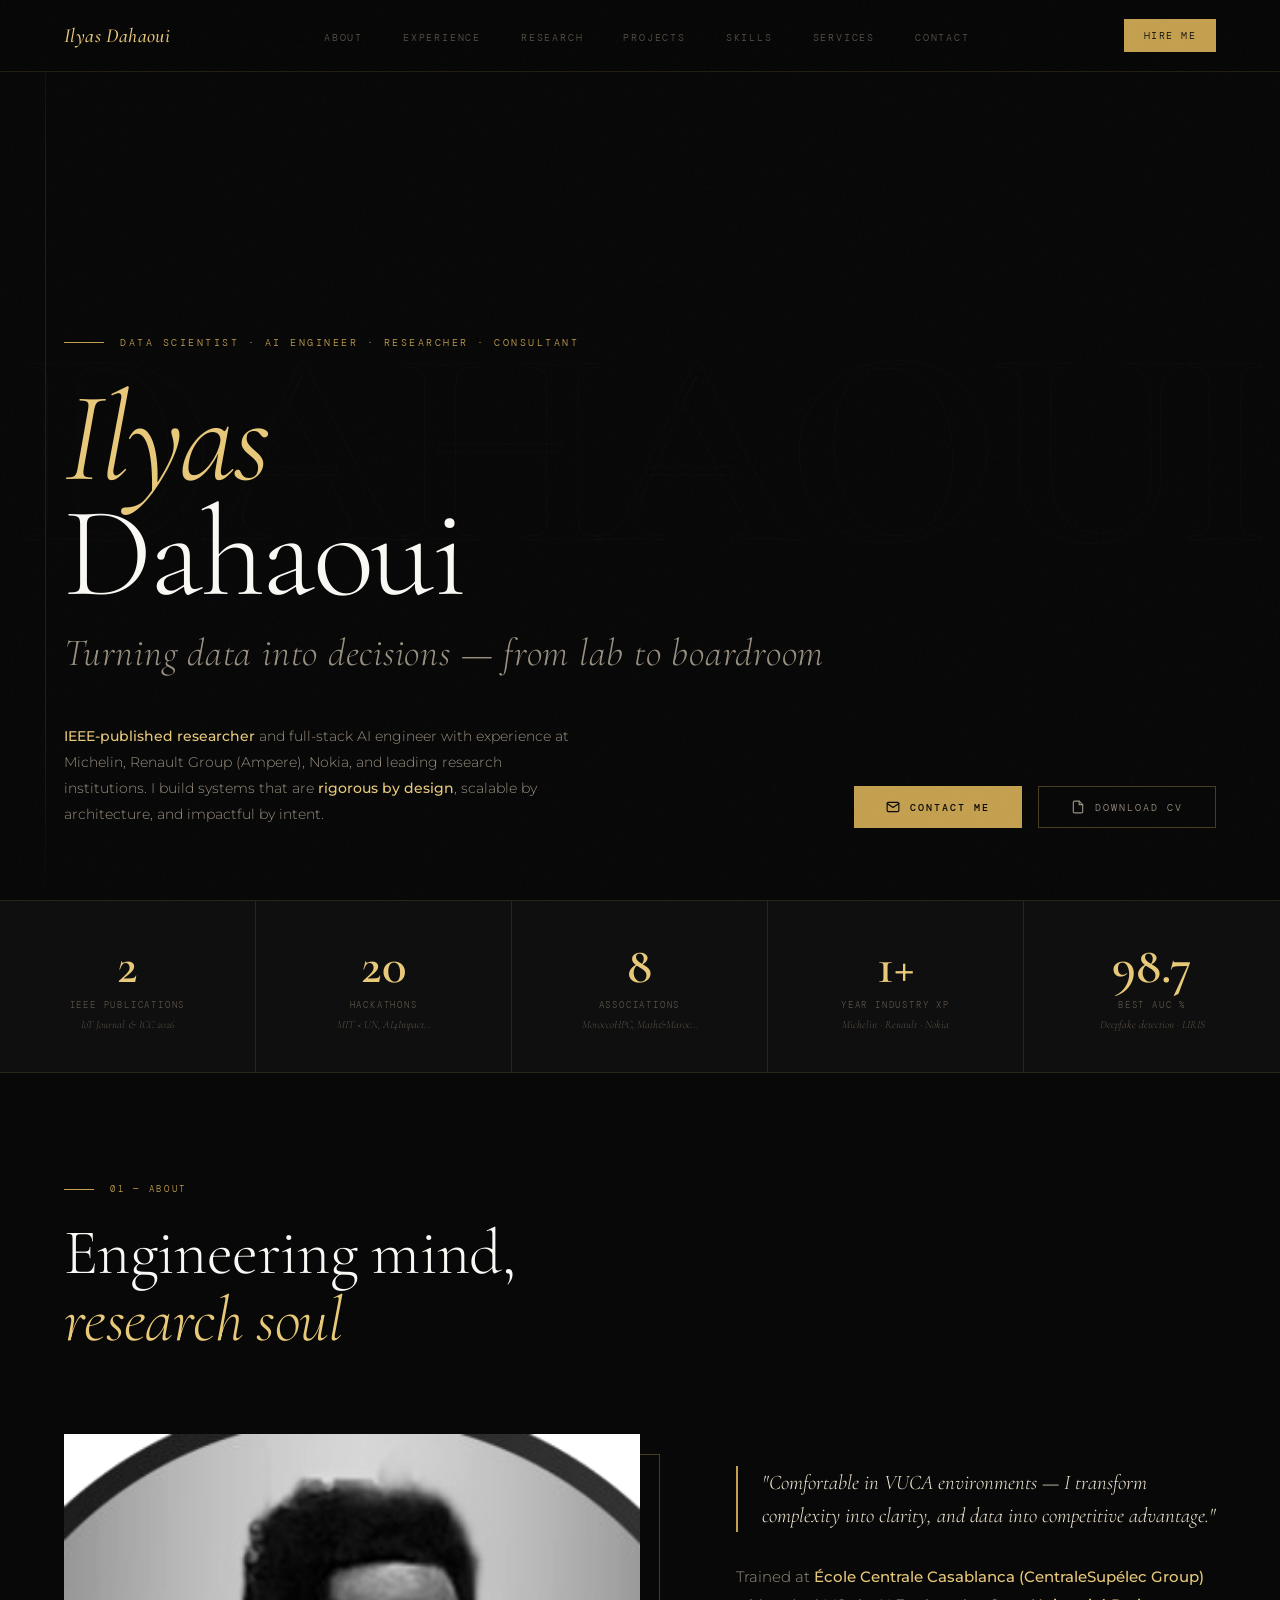
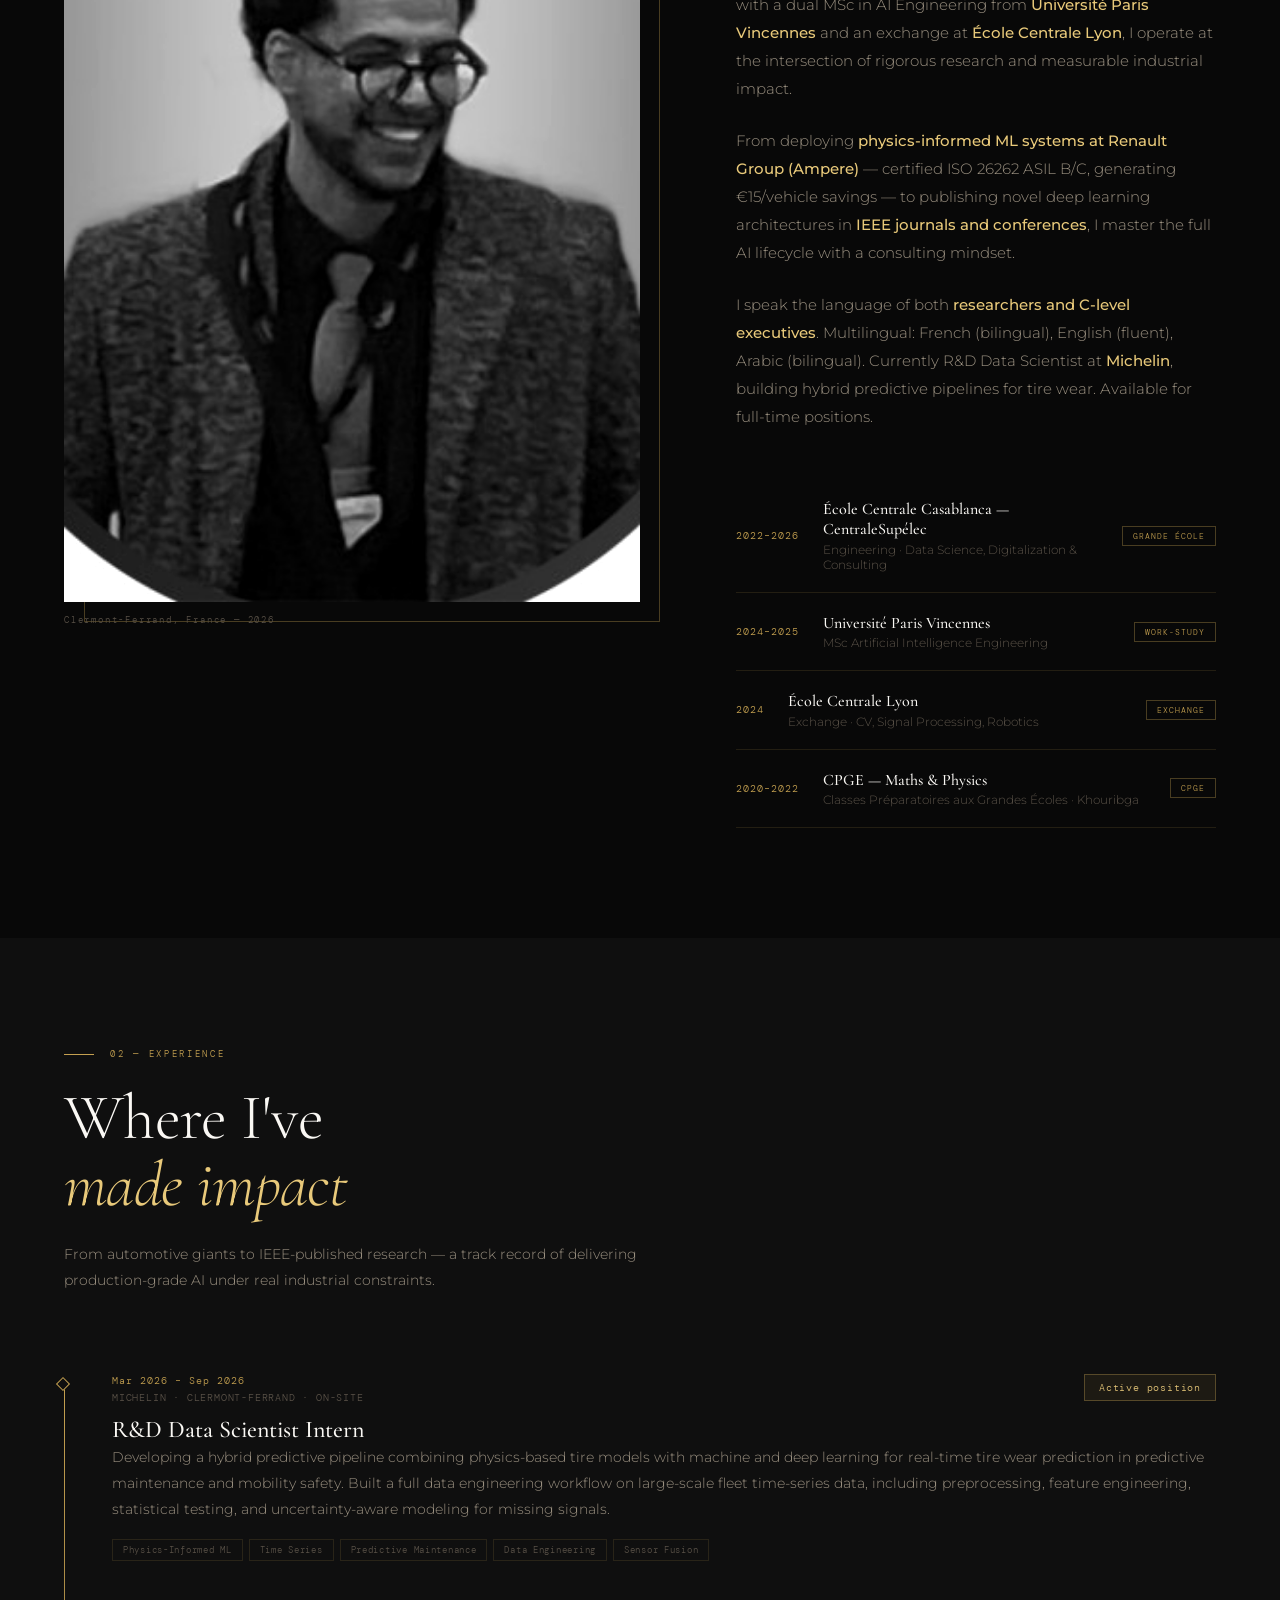
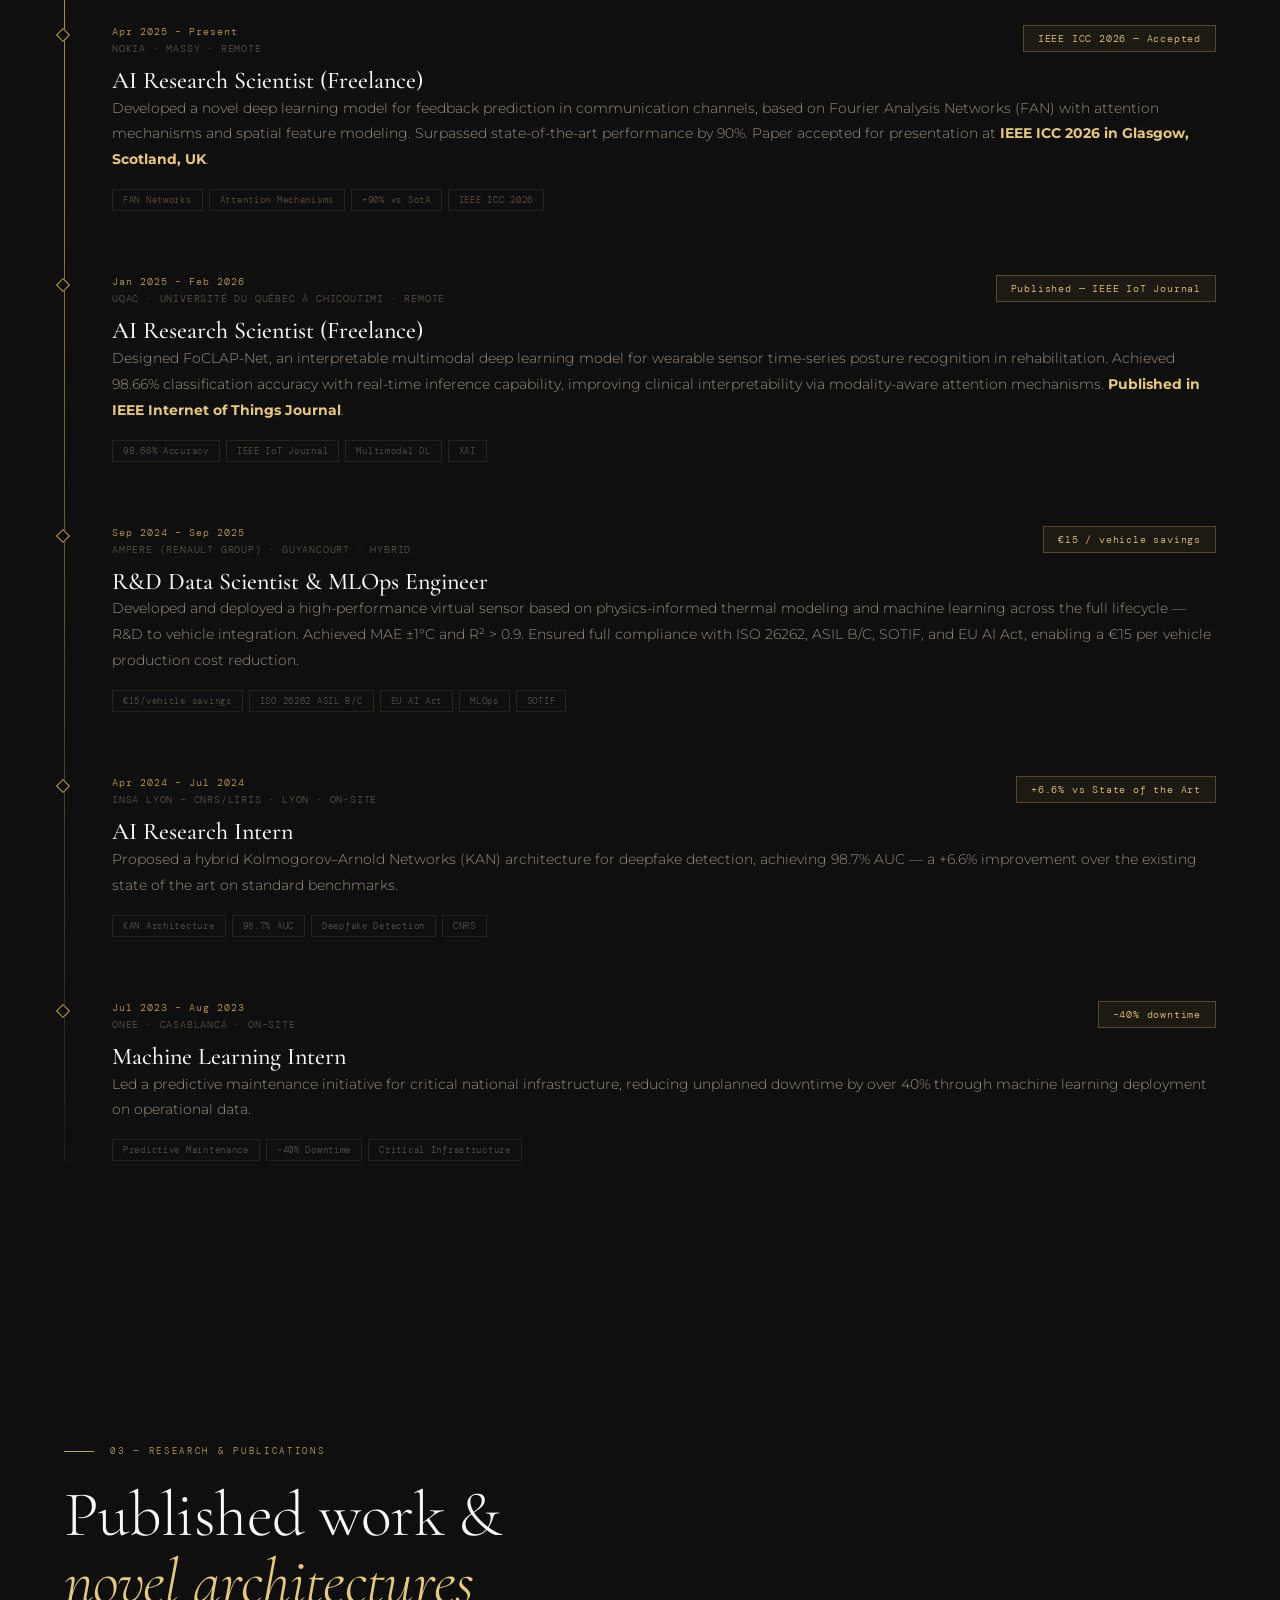
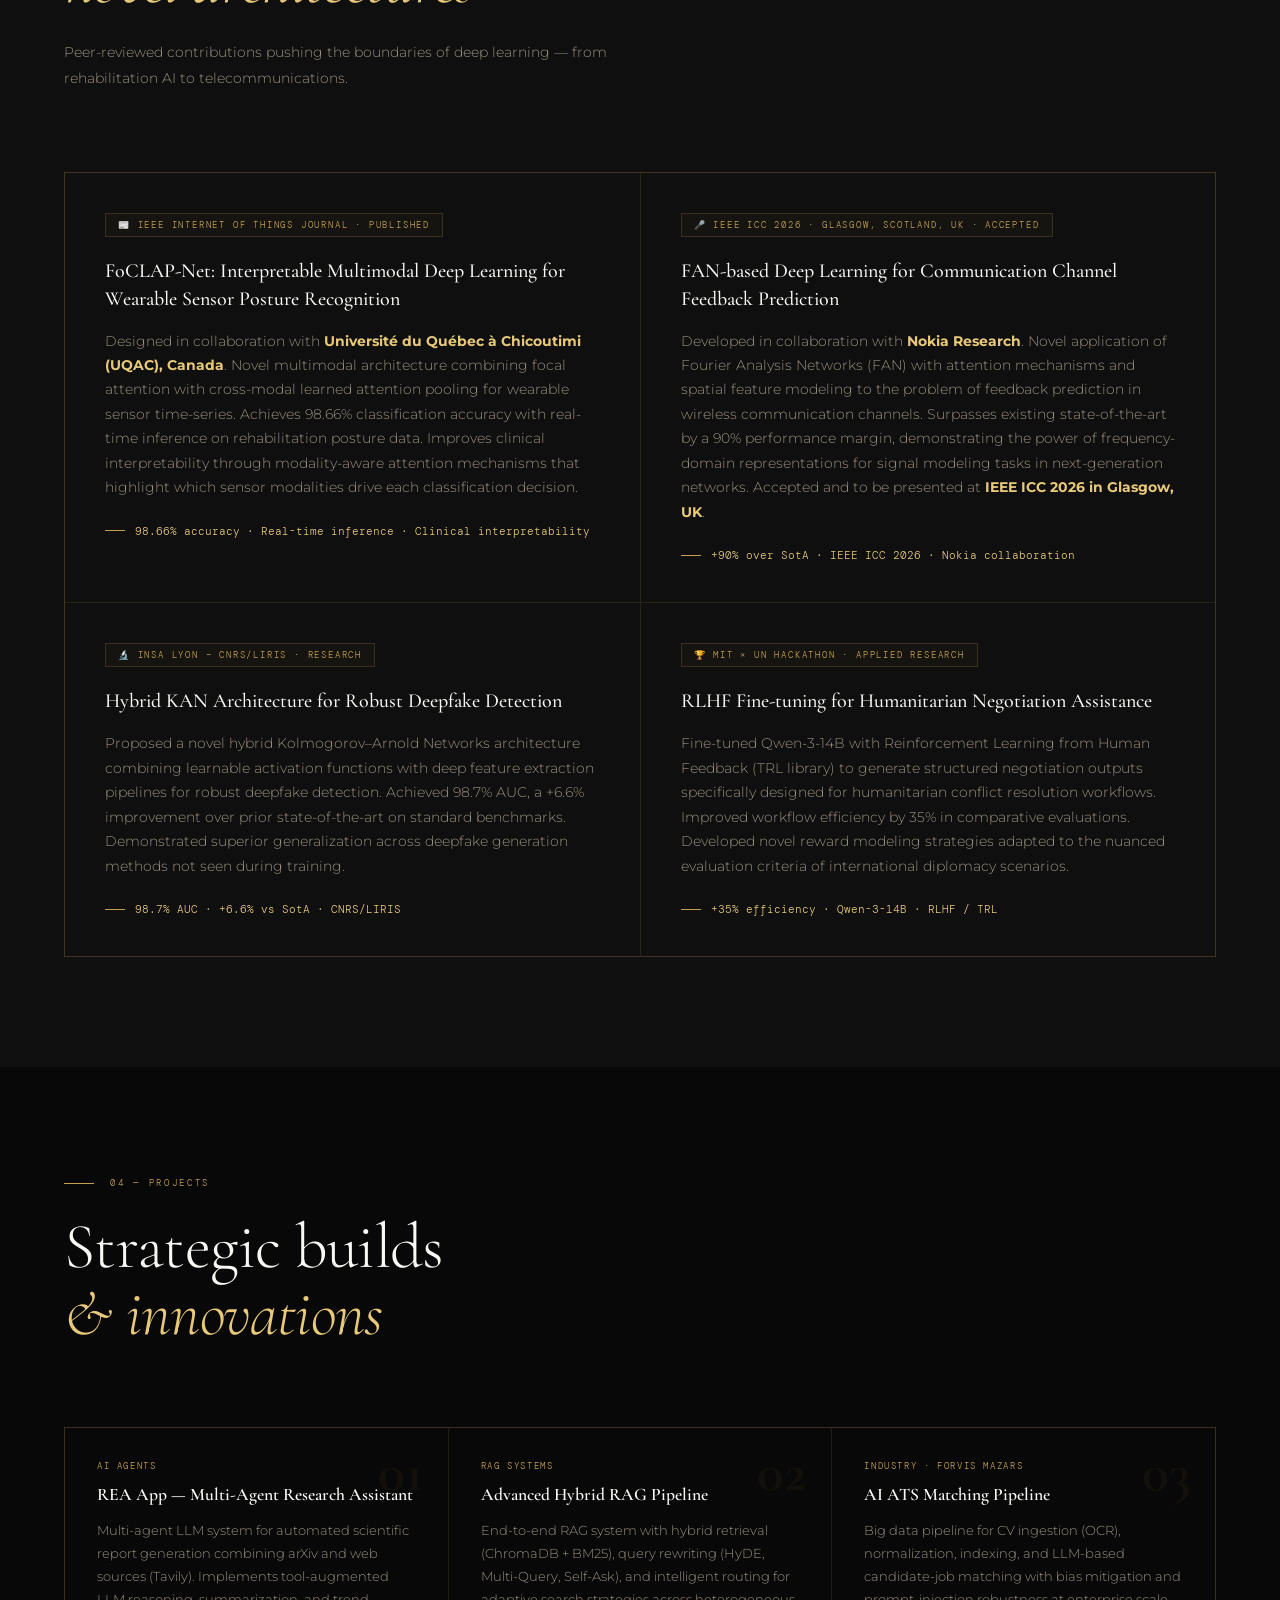
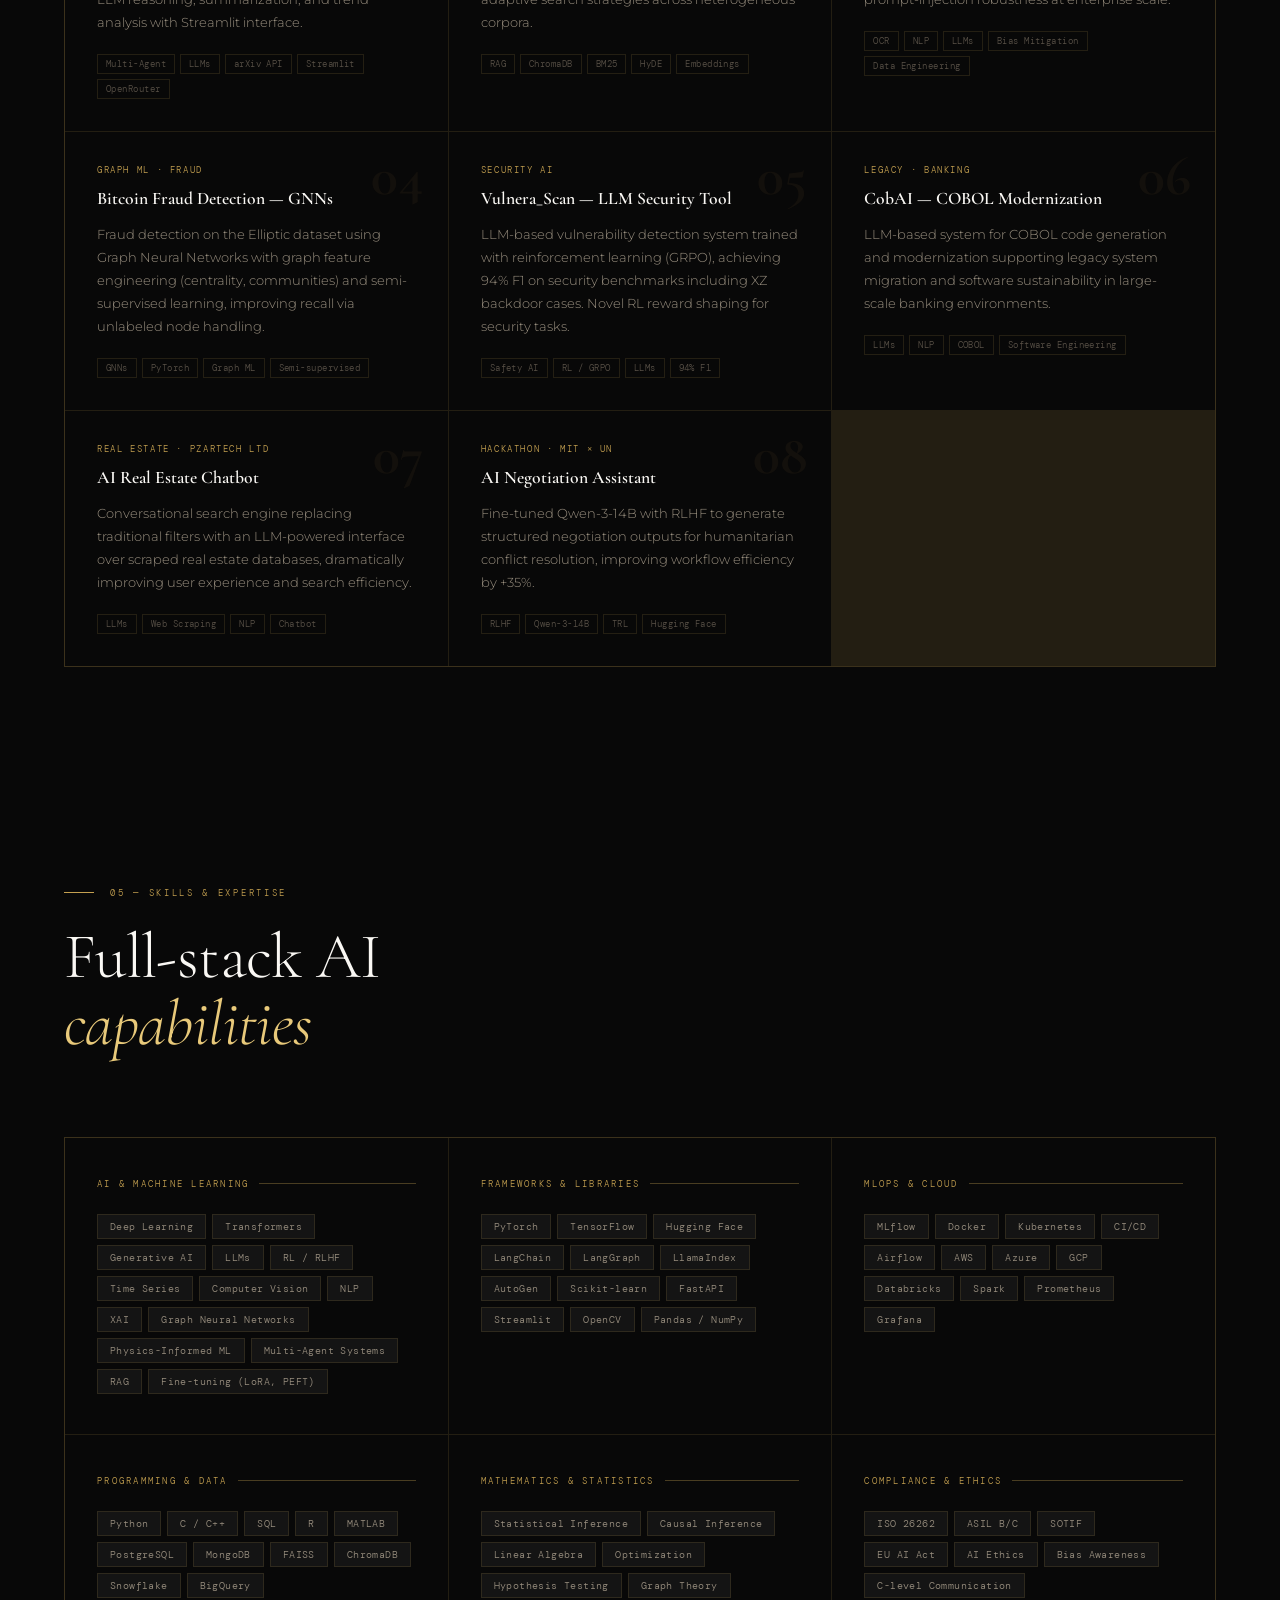
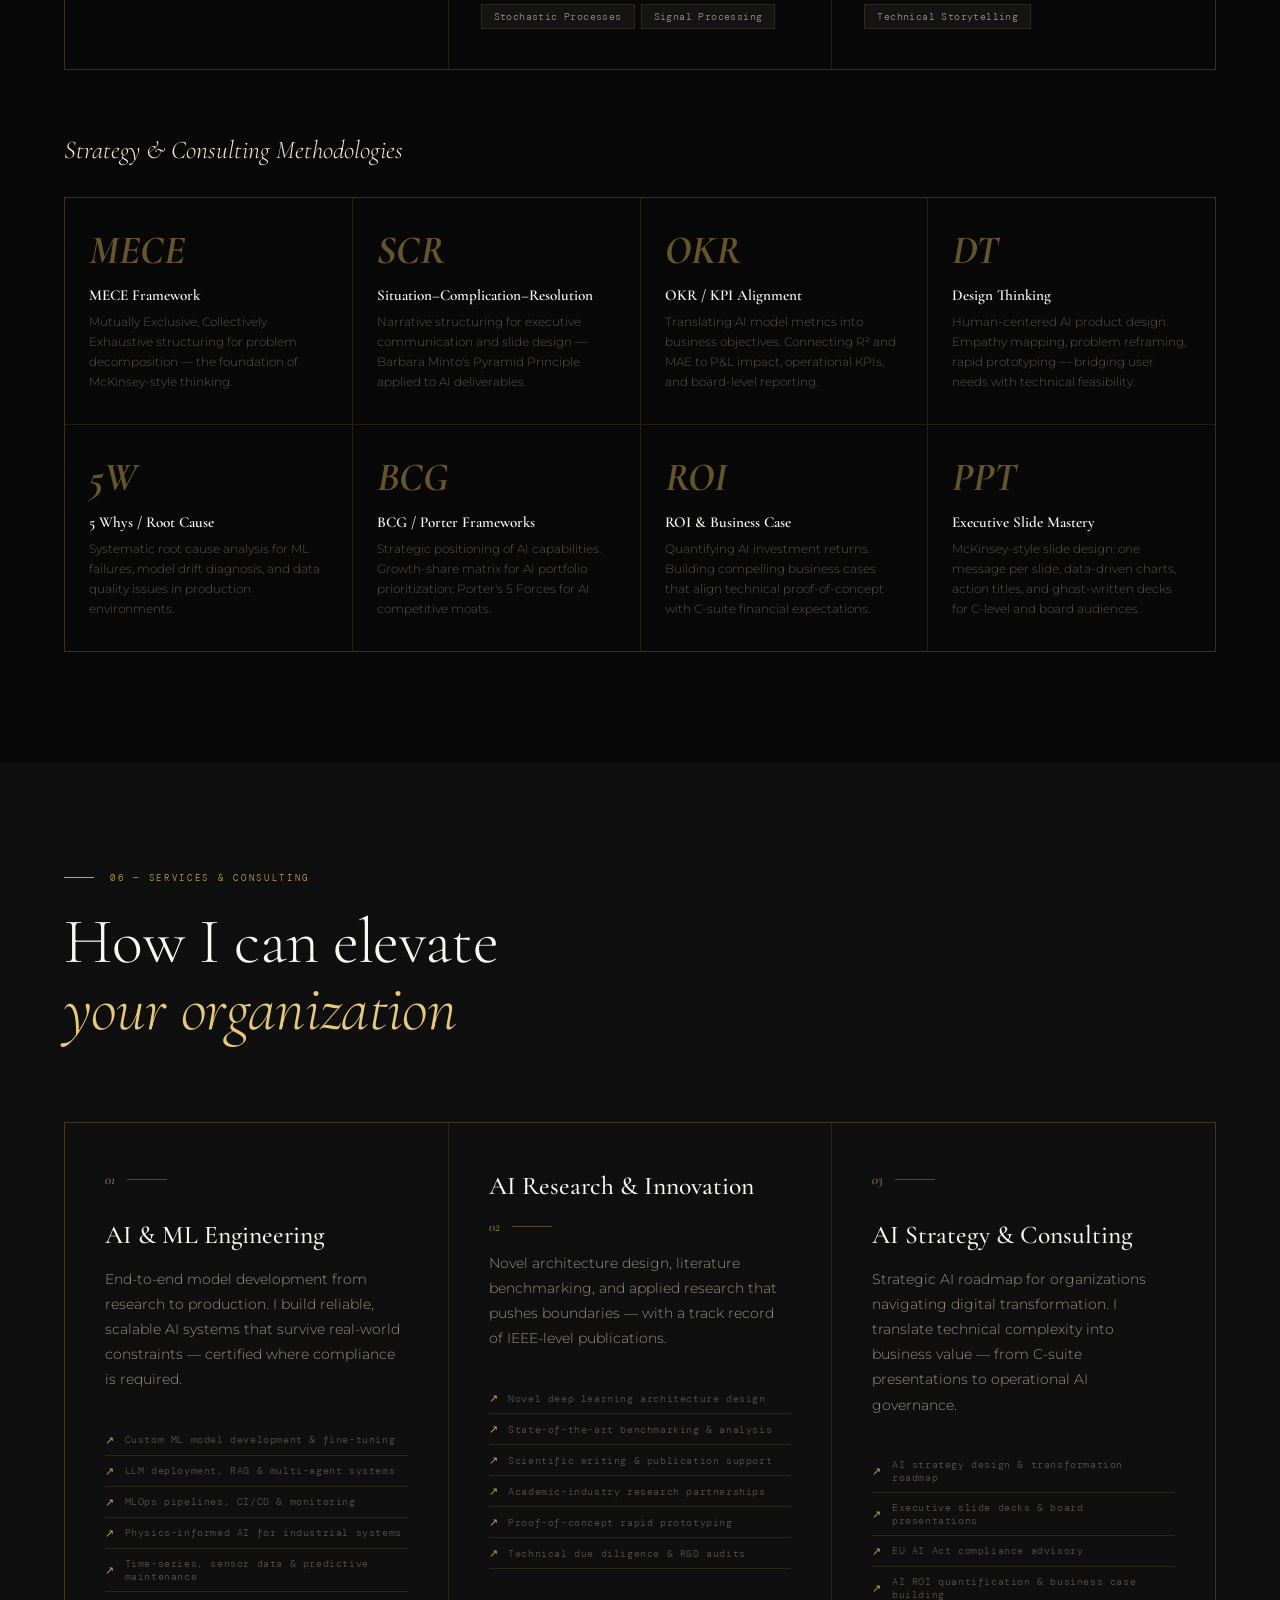
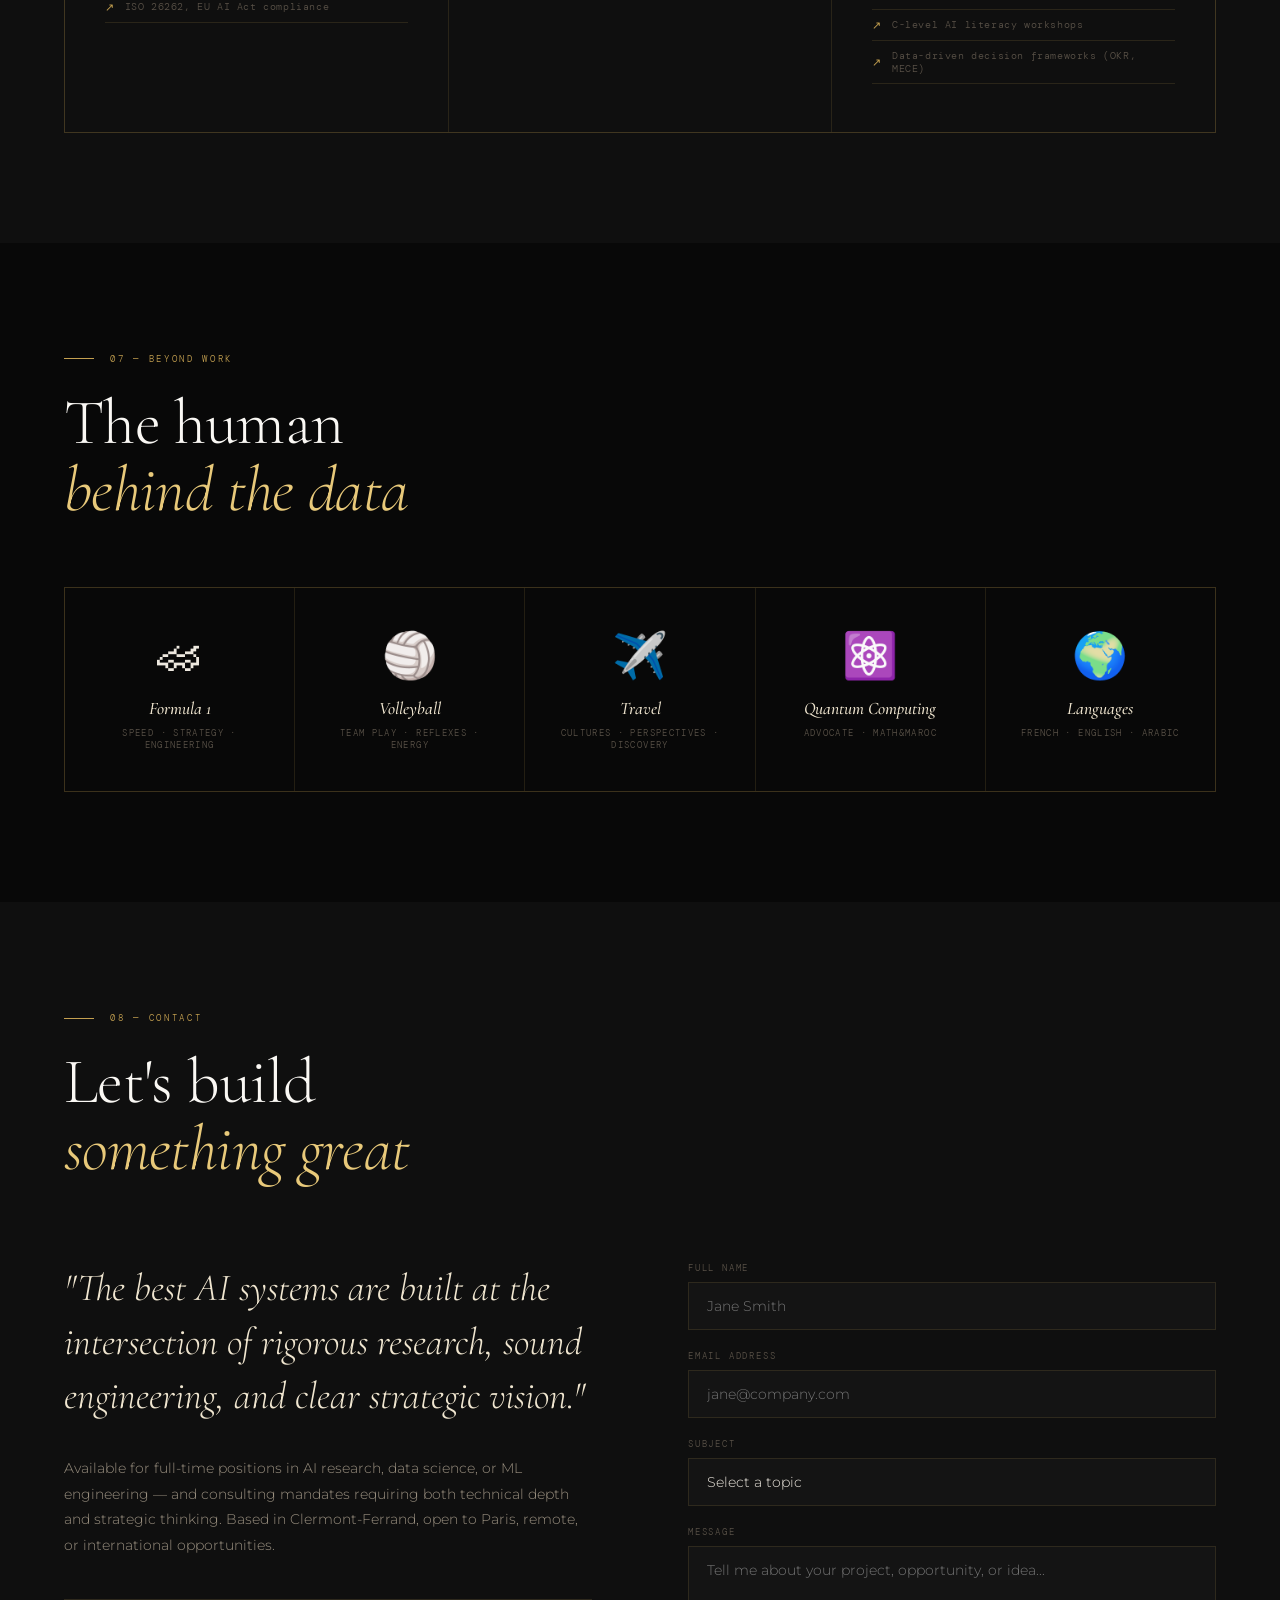
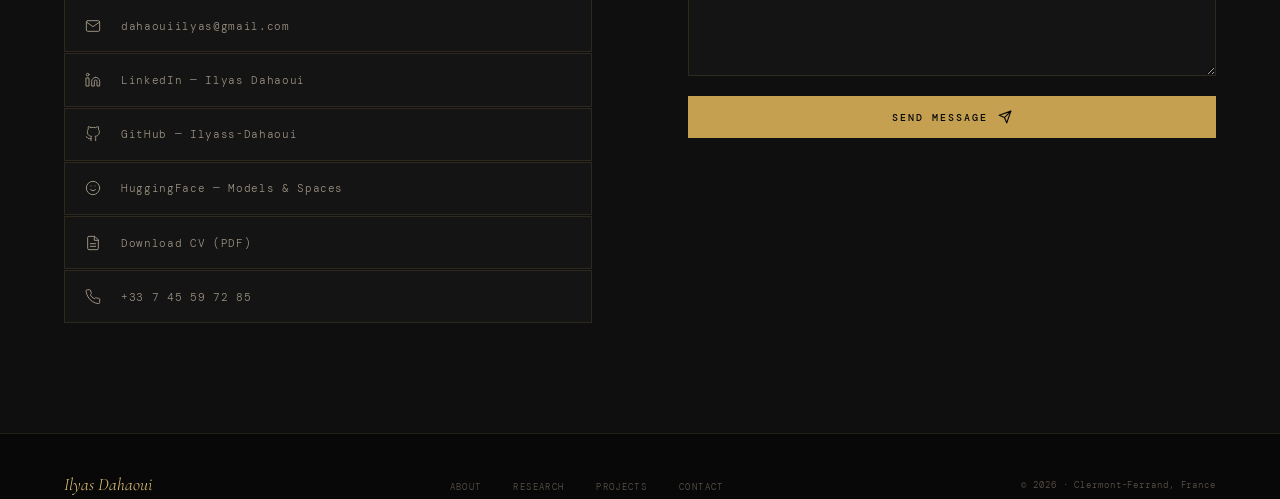
==== index.html @ b1ab0271 "Update form fields in index.html for submission" ====
<!DOCTYPE html>
<html lang="en">
<head>
<meta charset="UTF-8">
<meta name="viewport" content="width=device-width, initial-scale=1.0">
<meta name="description" content="Ilyas Dahaoui — Data Scientist & AI Engineer. IEEE-published researcher, ML systems builder, and AI strategy consultant.">
<title>Ilyas Dahaoui — Data Scientist & AI Engineer</title>
<link rel="stylesheet" href="style.css">
</head>
<body>

<!-- ══════════════════════════════════
     NAV
══════════════════════════════════ -->
<nav>
  <a href="#hero" class="nav-logo">Ilyas Dahaoui</a>
  <ul class="nav-links">
    <li><a href="#about">About</a></li>
    <li><a href="#experience">Experience</a></li>
    <li><a href="#research">Research</a></li>
    <li><a href="#projects">Projects</a></li>
    <li><a href="#skills">Skills</a></li>
    <li><a href="#services">Services</a></li>
    <li><a href="#contact">Contact</a></li>
  </ul>
  <a href="#contact" class="nav-cta">Hire me</a>
</nav>

<!-- ══════════════════════════════════
     HERO
══════════════════════════════════ -->
<section id="hero">
  <div class="hero-bg-text">DAHAOUI</div>
  <div class="hero-content">
    <div class="hero-eyebrow">
      <div class="hero-eyebrow-line"></div>
      <span>Data Scientist · AI Engineer · Researcher · Consultant</span>
    </div>
    <h1 class="hero-name">
      <em>Ilyas</em><br>Dahaoui
    </h1>
    <p class="hero-title">Turning data into decisions — from lab to boardroom</p>
    <div class="hero-bottom">
      <p class="hero-desc">
        <strong>IEEE-published researcher</strong> and full-stack AI engineer with experience at Michelin, Renault Group (Ampere), Nokia, and leading research institutions. I build systems that are <strong>rigorous by design</strong>, scalable by architecture, and impactful by intent.
      </p>
      <div class="hero-actions">
        <a href="#contact" class="btn-gold">
          <svg width="14" height="14" viewBox="0 0 24 24" fill="none" stroke="currentColor" stroke-width="2" stroke-linecap="round" stroke-linejoin="round"><path d="M4 4h16c1.1 0 2 .9 2 2v12c0 1.1-.9 2-2 2H4c-1.1 0-2-.9-2-2V6c0-1.1.9-2 2-2z"/><polyline points="22,6 12,13 2,6"/></svg>
          Contact me
        </a>
        <a href="CV.pdf" target="_blank" class="btn-ghost">
          <svg width="14" height="14" viewBox="0 0 24 24" fill="none" stroke="currentColor" stroke-width="2" stroke-linecap="round" stroke-linejoin="round"><path d="M14 2H6a2 2 0 0 0-2 2v16a2 2 0 0 0 2 2h12a2 2 0 0 0 2-2V8z"/><polyline points="14 2 14 8 20 8"/></svg>
          Download CV
        </a>
      </div>
    </div>
  </div>
</section>

<!-- ══════════════════════════════════
     STATS
══════════════════════════════════ -->
<div id="stats">
  <div class="stats-inner">
    <div class="stat-block">
      <span class="stat-number" data-target="2">0</span>
      <div class="stat-label">IEEE Publications</div>
      <div class="stat-sub">IoT Journal & ICC 2026</div>
    </div>
    <div class="stat-block">
      <span class="stat-number" data-target="20">0</span>
      <div class="stat-label">Hackathons</div>
      <div class="stat-sub">MIT × UN, AI4Impact…</div>
    </div>
    <div class="stat-block">
      <span class="stat-number" data-target="8">0</span>
      <div class="stat-label">Associations</div>
      <div class="stat-sub">MoroccoHPC, Math&amp;Maroc…</div>
    </div>
    <div class="stat-block">
      <span class="stat-number" data-target="1" data-suffix="+">0</span>
      <div class="stat-label">Year Industry XP</div>
      <div class="stat-sub">Michelin · Renault · Nokia</div>
    </div>
    <div class="stat-block">
      <span class="stat-number" data-target="98.7" data-decimal="1">0</span>
      <div class="stat-label">Best AUC %</div>
      <div class="stat-sub">Deepfake detection · LIRIS</div>
    </div>
  </div>
</div>

<!-- ══════════════════════════════════
     ABOUT
══════════════════════════════════ -->
<section id="about">
  <div class="section-wrap">
    <div class="section-label">
      <div class="section-label-line"></div>
      <span>01 — About</span>
    </div>
    <h2 class="section-title reveal">Engineering mind,<br><em>research soul</em></h2>

    <div class="about-grid">
      <div class="about-photo-wrap reveal reveal-d1">
        <img src="ilyas_dahaoui_pic.jpg.jpeg" alt="Ilyas Dahaoui" class="about-photo">
        <div class="about-photo-frame"></div>
        <span class="about-photo-label">Clermont-Ferrand, France — 2026</span>
      </div>

      <div class="about-text-block reveal reveal-d2">
        <blockquote>"Comfortable in VUCA environments — I transform complexity into clarity, and data into competitive advantage."</blockquote>

        <p>
          Trained at <strong>École Centrale Casablanca (CentraleSupélec Group)</strong> with a dual MSc in AI Engineering from <strong>Université Paris Vincennes</strong> and an exchange at <strong>École Centrale Lyon</strong>, I operate at the intersection of rigorous research and measurable industrial impact.
        </p>
        <p>
          From deploying <strong>physics-informed ML systems at Renault Group (Ampere)</strong> — certified ISO 26262 ASIL B/C, generating €15/vehicle savings — to publishing novel deep learning architectures in <strong>IEEE journals and conferences</strong>, I master the full AI lifecycle with a consulting mindset.
        </p>
        <p>
          I speak the language of both <strong>researchers and C-level executives</strong>. Multilingual: French (bilingual), English (fluent), Arabic (bilingual). Currently R&D Data Scientist at <strong>Michelin</strong>, building hybrid predictive pipelines for tire wear. Available for full-time positions.
        </p>

        <div class="edu-stack">
          <div class="edu-row">
            <span class="edu-year">2022–2026</span>
            <div>
              <div class="edu-school">École Centrale Casablanca — CentraleSupélec</div>
              <div class="edu-degree">Engineering · Data Science, Digitalization & Consulting</div>
            </div>
            <span class="edu-badge">Grande École</span>
          </div>
          <div class="edu-row">
            <span class="edu-year">2024–2025</span>
            <div>
              <div class="edu-school">Université Paris Vincennes</div>
              <div class="edu-degree">MSc Artificial Intelligence Engineering</div>
            </div>
            <span class="edu-badge">Work-Study</span>
          </div>
          <div class="edu-row">
            <span class="edu-year">2024</span>
            <div>
              <div class="edu-school">École Centrale Lyon</div>
              <div class="edu-degree">Exchange · CV, Signal Processing, Robotics</div>
            </div>
            <span class="edu-badge">Exchange</span>
          </div>
          <div class="edu-row">
            <span class="edu-year">2020–2022</span>
            <div>
              <div class="edu-school">CPGE — Maths & Physics</div>
              <div class="edu-degree">Classes Préparatoires aux Grandes Écoles · Khouribga</div>
            </div>
            <span class="edu-badge">CPGE</span>
          </div>
        </div>
      </div>
    </div>
  </div>
</section>

<!-- ══════════════════════════════════
     EXPERIENCE
══════════════════════════════════ -->
<section id="experience">
  <div class="section-wrap">
    <div class="section-label">
      <div class="section-label-line"></div>
      <span>02 — Experience</span>
    </div>
    <h2 class="section-title reveal">Where I've<br><em>made impact</em></h2>
    <p class="section-intro reveal">From automotive giants to IEEE-published research — a track record of delivering production-grade AI under real industrial constraints.</p>

    <div class="timeline-wrap">
      <div class="tl-item">
        <div class="tl-diamond"></div>
        <div class="tl-header">
          <div class="tl-meta">
            <span class="tl-period">Mar 2026 – Sep 2026</span>
            <span class="tl-org">Michelin · Clermont-Ferrand · On-site</span>
          </div>
          <span class="tl-impact">Active position</span>
        </div>
        <div class="tl-role">R&D Data Scientist Intern</div>
        <p class="tl-body">Developing a hybrid predictive pipeline combining physics-based tire models with machine and deep learning for real-time tire wear prediction in predictive maintenance and mobility safety. Built a full data engineering workflow on large-scale fleet time-series data, including preprocessing, feature engineering, statistical testing, and uncertainty-aware modeling for missing signals.</p>
        <div class="tl-tags">
          <span class="tl-tag">Physics-Informed ML</span>
          <span class="tl-tag">Time Series</span>
          <span class="tl-tag">Predictive Maintenance</span>
          <span class="tl-tag">Data Engineering</span>
          <span class="tl-tag">Sensor Fusion</span>
        </div>
      </div>

      <div class="tl-item">
        <div class="tl-diamond"></div>
        <div class="tl-header">
          <div class="tl-meta">
            <span class="tl-period">Apr 2025 – Present</span>
            <span class="tl-org">Nokia · Massy · Remote</span>
          </div>
          <span class="tl-impact">IEEE ICC 2026 — Accepted</span>
        </div>
        <div class="tl-role">AI Research Scientist (Freelance)</div>
        <p class="tl-body">Developed a novel deep learning model for feedback prediction in communication channels, based on Fourier Analysis Networks (FAN) with attention mechanisms and spatial feature modeling. Surpassed state-of-the-art performance by 90%. Paper accepted for presentation at <strong style="color:var(--gold2)">IEEE ICC 2026 in Glasgow, Scotland, UK</strong>.</p>
        <div class="tl-tags">
          <span class="tl-tag">FAN Networks</span>
          <span class="tl-tag">Attention Mechanisms</span>
          <span class="tl-tag">+90% vs SotA</span>
          <span class="tl-tag">IEEE ICC 2026</span>
        </div>
      </div>

      <div class="tl-item">
        <div class="tl-diamond"></div>
        <div class="tl-header">
          <div class="tl-meta">
            <span class="tl-period">Jan 2025 – Feb 2026</span>
            <span class="tl-org">UQAC · Université du Québec à Chicoutimi · Remote</span>
          </div>
          <span class="tl-impact">Published — IEEE IoT Journal</span>
        </div>
        <div class="tl-role">AI Research Scientist (Freelance)</div>
        <p class="tl-body">Designed FoCLAP-Net, an interpretable multimodal deep learning model for wearable sensor time-series posture recognition in rehabilitation. Achieved 98.66% classification accuracy with real-time inference capability, improving clinical interpretability via modality-aware attention mechanisms. <strong style="color:var(--gold2)">Published in IEEE Internet of Things Journal</strong>.</p>
        <div class="tl-tags">
          <span class="tl-tag">98.66% Accuracy</span>
          <span class="tl-tag">IEEE IoT Journal</span>
          <span class="tl-tag">Multimodal DL</span>
          <span class="tl-tag">XAI</span>
        </div>
      </div>

      <div class="tl-item">
        <div class="tl-diamond"></div>
        <div class="tl-header">
          <div class="tl-meta">
            <span class="tl-period">Sep 2024 – Sep 2025</span>
            <span class="tl-org">Ampere (Renault Group) · Guyancourt · Hybrid</span>
          </div>
          <span class="tl-impact">€15 / vehicle savings</span>
        </div>
        <div class="tl-role">R&D Data Scientist & MLOps Engineer</div>
        <p class="tl-body">Developed and deployed a high-performance virtual sensor based on physics-informed thermal modeling and machine learning across the full lifecycle — R&D to vehicle integration. Achieved MAE ±1°C and R² > 0.9. Ensured full compliance with ISO 26262, ASIL B/C, SOTIF, and EU AI Act, enabling a €15 per vehicle production cost reduction.</p>
        <div class="tl-tags">
          <span class="tl-tag">€15/vehicle savings</span>
          <span class="tl-tag">ISO 26262 ASIL B/C</span>
          <span class="tl-tag">EU AI Act</span>
          <span class="tl-tag">MLOps</span>
          <span class="tl-tag">SOTIF</span>
        </div>
      </div>

      <div class="tl-item">
        <div class="tl-diamond"></div>
        <div class="tl-header">
          <div class="tl-meta">
            <span class="tl-period">Apr 2024 – Jul 2024</span>
            <span class="tl-org">INSA Lyon – CNRS/LIRIS · Lyon · On-site</span>
          </div>
          <span class="tl-impact">+6.6% vs State of the Art</span>
        </div>
        <div class="tl-role">AI Research Intern</div>
        <p class="tl-body">Proposed a hybrid Kolmogorov–Arnold Networks (KAN) architecture for deepfake detection, achieving 98.7% AUC — a +6.6% improvement over the existing state of the art on standard benchmarks.</p>
        <div class="tl-tags">
          <span class="tl-tag">KAN Architecture</span>
          <span class="tl-tag">98.7% AUC</span>
          <span class="tl-tag">Deepfake Detection</span>
          <span class="tl-tag">CNRS</span>
        </div>
      </div>

      <div class="tl-item">
        <div class="tl-diamond"></div>
        <div class="tl-header">
          <div class="tl-meta">
            <span class="tl-period">Jul 2023 – Aug 2023</span>
            <span class="tl-org">ONEE · Casablanca · On-site</span>
          </div>
          <span class="tl-impact">–40% downtime</span>
        </div>
        <div class="tl-role">Machine Learning Intern</div>
        <p class="tl-body">Led a predictive maintenance initiative for critical national infrastructure, reducing unplanned downtime by over 40% through machine learning deployment on operational data.</p>
        <div class="tl-tags">
          <span class="tl-tag">Predictive Maintenance</span>
          <span class="tl-tag">–40% Downtime</span>
          <span class="tl-tag">Critical Infrastructure</span>
        </div>
      </div>
    </div>
  </div>
</section>

<!-- ══════════════════════════════════
     RESEARCH
══════════════════════════════════ -->
<section id="research">
  <div class="section-wrap">
    <div class="section-label">
      <div class="section-label-line"></div>
      <span>03 — Research & Publications</span>
    </div>
    <h2 class="section-title reveal">Published work &<br><em>novel architectures</em></h2>
    <p class="section-intro reveal">Peer-reviewed contributions pushing the boundaries of deep learning — from rehabilitation AI to telecommunications.</p>

    <div class="research-grid">
      <div class="research-card reveal">
        <div class="research-venue">📰 IEEE Internet of Things Journal · Published</div>
        <div class="research-title">FoCLAP-Net: Interpretable Multimodal Deep Learning for Wearable Sensor Posture Recognition</div>
        <p class="research-body">Designed in collaboration with <strong style="color:var(--gold2)">Université du Québec à Chicoutimi (UQAC), Canada</strong>. Novel multimodal architecture combining focal attention with cross-modal learned attention pooling for wearable sensor time-series. Achieves 98.66% classification accuracy with real-time inference on rehabilitation posture data. Improves clinical interpretability through modality-aware attention mechanisms that highlight which sensor modalities drive each classification decision.</p>
        <div class="research-metric">98.66% accuracy · Real-time inference · Clinical interpretability</div>
      </div>

      <div class="research-card reveal reveal-d1">
        <div class="research-venue">🎤 IEEE ICC 2026 · Glasgow, Scotland, UK · Accepted</div>
        <div class="research-title">FAN-based Deep Learning for Communication Channel Feedback Prediction</div>
        <p class="research-body">Developed in collaboration with <strong style="color:var(--gold2)">Nokia Research</strong>. Novel application of Fourier Analysis Networks (FAN) with attention mechanisms and spatial feature modeling to the problem of feedback prediction in wireless communication channels. Surpasses existing state-of-the-art by a 90% performance margin, demonstrating the power of frequency-domain representations for signal modeling tasks in next-generation networks. Accepted and to be presented at <strong style="color:var(--gold2)">IEEE ICC 2026 in Glasgow, UK</strong>.</p>
        <div class="research-metric">+90% over SotA · IEEE ICC 2026 · Nokia collaboration</div>
      </div>

      <div class="research-card reveal reveal-d2">
        <div class="research-venue">🔬 INSA Lyon – CNRS/LIRIS · Research</div>
        <div class="research-title">Hybrid KAN Architecture for Robust Deepfake Detection</div>
        <p class="research-body">Proposed a novel hybrid Kolmogorov–Arnold Networks architecture combining learnable activation functions with deep feature extraction pipelines for robust deepfake detection. Achieved 98.7% AUC, a +6.6% improvement over prior state-of-the-art on standard benchmarks. Demonstrated superior generalization across deepfake generation methods not seen during training.</p>
        <div class="research-metric">98.7% AUC · +6.6% vs SotA · CNRS/LIRIS</div>
      </div>

      <div class="research-card reveal reveal-d3">
        <div class="research-venue">🏆 MIT × UN Hackathon · Applied Research</div>
        <div class="research-title">RLHF Fine-tuning for Humanitarian Negotiation Assistance</div>
        <p class="research-body">Fine-tuned Qwen-3-14B with Reinforcement Learning from Human Feedback (TRL library) to generate structured negotiation outputs specifically designed for humanitarian conflict resolution workflows. Improved workflow efficiency by 35% in comparative evaluations. Developed novel reward modeling strategies adapted to the nuanced evaluation criteria of international diplomacy scenarios.</p>
        <div class="research-metric">+35% efficiency · Qwen-3-14B · RLHF / TRL</div>
      </div>
    </div>
  </div>
</section>

<!-- ══════════════════════════════════
     PROJECTS
══════════════════════════════════ -->
<section id="projects">
  <div class="section-wrap">
    <div class="section-label">
      <div class="section-label-line"></div>
      <span>04 — Projects</span>
    </div>
    <h2 class="section-title reveal">Strategic builds<br><em>&amp; innovations</em></h2>

    <div class="projects-grid">
      <div class="project-card reveal">
        <div class="project-index">01</div>
        <div class="project-cat">AI Agents</div>
        <div class="project-title">REA App — Multi-Agent Research Assistant</div>
        <p class="project-desc">Multi-agent LLM system for automated scientific report generation combining arXiv and web sources (Tavily). Implements tool-augmented LLM reasoning, summarization, and trend analysis with Streamlit interface.</p>
        <div class="project-tech">
          <span class="tech-tag">Multi-Agent</span><span class="tech-tag">LLMs</span><span class="tech-tag">arXiv API</span><span class="tech-tag">Streamlit</span><span class="tech-tag">OpenRouter</span>
        </div>
      </div>

      <div class="project-card reveal reveal-d1">
        <div class="project-index">02</div>
        <div class="project-cat">RAG Systems</div>
        <div class="project-title">Advanced Hybrid RAG Pipeline</div>
        <p class="project-desc">End-to-end RAG system with hybrid retrieval (ChromaDB + BM25), query rewriting (HyDE, Multi-Query, Self-Ask), and intelligent routing for adaptive search strategies across heterogeneous corpora.</p>
        <div class="project-tech">
          <span class="tech-tag">RAG</span><span class="tech-tag">ChromaDB</span><span class="tech-tag">BM25</span><span class="tech-tag">HyDE</span><span class="tech-tag">Embeddings</span>
        </div>
      </div>

      <div class="project-card reveal reveal-d2">
        <div class="project-index">03</div>
        <div class="project-cat">Industry · Forvis Mazars</div>
        <div class="project-title">AI ATS Matching Pipeline</div>
        <p class="project-desc">Big data pipeline for CV ingestion (OCR), normalization, indexing, and LLM-based candidate-job matching with bias mitigation and prompt-injection robustness at enterprise scale.</p>
        <div class="project-tech">
          <span class="tech-tag">OCR</span><span class="tech-tag">NLP</span><span class="tech-tag">LLMs</span><span class="tech-tag">Bias Mitigation</span><span class="tech-tag">Data Engineering</span>
        </div>
      </div>

      <div class="project-card reveal">
        <div class="project-index">04</div>
        <div class="project-cat">Graph ML · Fraud</div>
        <div class="project-title">Bitcoin Fraud Detection — GNNs</div>
        <p class="project-desc">Fraud detection on the Elliptic dataset using Graph Neural Networks with graph feature engineering (centrality, communities) and semi-supervised learning, improving recall via unlabeled node handling.</p>
        <div class="project-tech">
          <span class="tech-tag">GNNs</span><span class="tech-tag">PyTorch</span><span class="tech-tag">Graph ML</span><span class="tech-tag">Semi-supervised</span>
        </div>
      </div>

      <div class="project-card reveal reveal-d1">
        <div class="project-index">05</div>
        <div class="project-cat">Security AI</div>
        <div class="project-title">Vulnera_Scan — LLM Security Tool</div>
        <p class="project-desc">LLM-based vulnerability detection system trained with reinforcement learning (GRPO), achieving 94% F1 on security benchmarks including XZ backdoor cases. Novel RL reward shaping for security tasks.</p>
        <div class="project-tech">
          <span class="tech-tag">Safety AI</span><span class="tech-tag">RL / GRPO</span><span class="tech-tag">LLMs</span><span class="tech-tag">94% F1</span>
        </div>
      </div>

      <div class="project-card reveal reveal-d2">
        <div class="project-index">06</div>
        <div class="project-cat">Legacy · Banking</div>
        <div class="project-title">CobAI — COBOL Modernization</div>
        <p class="project-desc">LLM-based system for COBOL code generation and modernization supporting legacy system migration and software sustainability in large-scale banking environments.</p>
        <div class="project-tech">
          <span class="tech-tag">LLMs</span><span class="tech-tag">NLP</span><span class="tech-tag">COBOL</span><span class="tech-tag">Software Engineering</span>
        </div>
      </div>

      <div class="project-card reveal">
        <div class="project-index">07</div>
        <div class="project-cat">Real Estate · Pzartech Ltd</div>
        <div class="project-title">AI Real Estate Chatbot</div>
        <p class="project-desc">Conversational search engine replacing traditional filters with an LLM-powered interface over scraped real estate databases, dramatically improving user experience and search efficiency.</p>
        <div class="project-tech">
          <span class="tech-tag">LLMs</span><span class="tech-tag">Web Scraping</span><span class="tech-tag">NLP</span><span class="tech-tag">Chatbot</span>
        </div>
      </div>

      <div class="project-card reveal reveal-d1">
        <div class="project-index">08</div>
        <div class="project-cat">Hackathon · MIT × UN</div>
        <div class="project-title">AI Negotiation Assistant</div>
        <p class="project-desc">Fine-tuned Qwen-3-14B with RLHF to generate structured negotiation outputs for humanitarian conflict resolution, improving workflow efficiency by +35%.</p>
        <div class="project-tech">
          <span class="tech-tag">RLHF</span><span class="tech-tag">Qwen-3-14B</span><span class="tech-tag">TRL</span><span class="tech-tag">Hugging Face</span>
        </div>
      </div>
    </div>
  </div>
</section>

<!-- ══════════════════════════════════
     SKILLS
══════════════════════════════════ -->
<section id="skills">
  <div class="section-wrap">
    <div class="section-label">
      <div class="section-label-line"></div>
      <span>05 — Skills & Expertise</span>
    </div>
    <h2 class="section-title reveal">Full-stack AI<br><em>capabilities</em></h2>

    <div class="skills-layout reveal">
      <div class="skill-block">
        <div class="skill-block-title">AI & Machine Learning</div>
        <div class="skill-pills">
          <span class="pill">Deep Learning</span><span class="pill">Transformers</span><span class="pill">Generative AI</span><span class="pill">LLMs</span><span class="pill">RL / RLHF</span><span class="pill">Time Series</span><span class="pill">Computer Vision</span><span class="pill">NLP</span><span class="pill">XAI</span><span class="pill">Graph Neural Networks</span><span class="pill">Physics-Informed ML</span><span class="pill">Multi-Agent Systems</span><span class="pill">RAG</span><span class="pill">Fine-tuning (LoRA, PEFT)</span>
        </div>
      </div>
      <div class="skill-block">
        <div class="skill-block-title">Frameworks & Libraries</div>
        <div class="skill-pills">
          <span class="pill">PyTorch</span><span class="pill">TensorFlow</span><span class="pill">Hugging Face</span><span class="pill">LangChain</span><span class="pill">LangGraph</span><span class="pill">LlamaIndex</span><span class="pill">AutoGen</span><span class="pill">Scikit-learn</span><span class="pill">FastAPI</span><span class="pill">Streamlit</span><span class="pill">OpenCV</span><span class="pill">Pandas / NumPy</span>
        </div>
      </div>
      <div class="skill-block">
        <div class="skill-block-title">MLOps & Cloud</div>
        <div class="skill-pills">
          <span class="pill">MLflow</span><span class="pill">Docker</span><span class="pill">Kubernetes</span><span class="pill">CI/CD</span><span class="pill">Airflow</span><span class="pill">AWS</span><span class="pill">Azure</span><span class="pill">GCP</span><span class="pill">Databricks</span><span class="pill">Spark</span><span class="pill">Prometheus</span><span class="pill">Grafana</span>
        </div>
      </div>
      <div class="skill-block">
        <div class="skill-block-title">Programming & Data</div>
        <div class="skill-pills">
          <span class="pill">Python</span><span class="pill">C / C++</span><span class="pill">SQL</span><span class="pill">R</span><span class="pill">MATLAB</span><span class="pill">PostgreSQL</span><span class="pill">MongoDB</span><span class="pill">FAISS</span><span class="pill">ChromaDB</span><span class="pill">Snowflake</span><span class="pill">BigQuery</span>
        </div>
      </div>
      <div class="skill-block">
        <div class="skill-block-title">Mathematics & Statistics</div>
        <div class="skill-pills">
          <span class="pill">Statistical Inference</span><span class="pill">Causal Inference</span><span class="pill">Linear Algebra</span><span class="pill">Optimization</span><span class="pill">Hypothesis Testing</span><span class="pill">Graph Theory</span><span class="pill">Stochastic Processes</span><span class="pill">Signal Processing</span>
        </div>
      </div>
      <div class="skill-block">
        <div class="skill-block-title">Compliance & Ethics</div>
        <div class="skill-pills">
          <span class="pill">ISO 26262</span><span class="pill">ASIL B/C</span><span class="pill">SOTIF</span><span class="pill">EU AI Act</span><span class="pill">AI Ethics</span><span class="pill">Bias Awareness</span><span class="pill">C-level Communication</span><span class="pill">Technical Storytelling</span>
        </div>
      </div>
    </div>

    <!-- Consulting Methods -->
    <p class="consulting-section-title reveal">Strategy & Consulting Methodologies</p>
    <div class="consulting-grid reveal">
      <div class="method-card">
        <div class="method-abbr">MECE</div>
        <div class="method-name">MECE Framework</div>
        <p class="method-desc">Mutually Exclusive, Collectively Exhaustive structuring for problem decomposition — the foundation of McKinsey-style thinking.</p>
      </div>
      <div class="method-card">
        <div class="method-abbr">SCR</div>
        <div class="method-name">Situation–Complication–Resolution</div>
        <p class="method-desc">Narrative structuring for executive communication and slide design — Barbara Minto's Pyramid Principle applied to AI deliverables.</p>
      </div>
      <div class="method-card">
        <div class="method-abbr">OKR</div>
        <div class="method-name">OKR / KPI Alignment</div>
        <p class="method-desc">Translating AI model metrics into business objectives. Connecting R² and MAE to P&L impact, operational KPIs, and board-level reporting.</p>
      </div>
      <div class="method-card">
        <div class="method-abbr">DT</div>
        <div class="method-name">Design Thinking</div>
        <p class="method-desc">Human-centered AI product design. Empathy mapping, problem reframing, rapid prototyping — bridging user needs with technical feasibility.</p>
      </div>
      <div class="method-card">
        <div class="method-abbr">5W</div>
        <div class="method-name">5 Whys / Root Cause</div>
        <p class="method-desc">Systematic root cause analysis for ML failures, model drift diagnosis, and data quality issues in production environments.</p>
      </div>
      <div class="method-card">
        <div class="method-abbr">BCG</div>
        <div class="method-name">BCG / Porter Frameworks</div>
        <p class="method-desc">Strategic positioning of AI capabilities. Growth-share matrix for AI portfolio prioritization; Porter's 5 Forces for AI competitive moats.</p>
      </div>
      <div class="method-card">
        <div class="method-abbr">ROI</div>
        <div class="method-name">ROI & Business Case</div>
        <p class="method-desc">Quantifying AI investment returns. Building compelling business cases that align technical proof-of-concept with C-suite financial expectations.</p>
      </div>
      <div class="method-card">
        <div class="method-abbr">PPT</div>
        <div class="method-name">Executive Slide Mastery</div>
        <p class="method-desc">McKinsey-style slide design: one message per slide, data-driven charts, action titles, and ghost-written decks for C-level and board audiences.</p>
      </div>
    </div>
  </div>
</section>

<!-- ══════════════════════════════════
     SERVICES
══════════════════════════════════ -->
<section id="services">
  <div class="section-wrap">
    <div class="section-label">
      <div class="section-label-line"></div>
      <span>06 — Services & Consulting</span>
    </div>
    <h2 class="section-title reveal">How I can elevate<br><em>your organization</em></h2>

    <div class="services-grid">
      <div class="service-card reveal">
        <div class="service-number">01</div>
        <div class="service-title">AI & ML Engineering</div>
        <p class="service-desc">End-to-end model development from research to production. I build reliable, scalable AI systems that survive real-world constraints — certified where compliance is required.</p>
        <ul class="service-list">
          <li>Custom ML model development & fine-tuning</li>
          <li>LLM deployment, RAG & multi-agent systems</li>
          <li>MLOps pipelines, CI/CD & monitoring</li>
          <li>Physics-informed AI for industrial systems</li>
          <li>Time-series, sensor data & predictive maintenance</li>
          <li>ISO 26262, EU AI Act compliance</li>
        </ul>
      </div>
      <div class="service-card reveal reveal-d1">
        <div class="service-title" style="margin-top:0">AI Research & Innovation</div>
        <div class="service-number" style="margin-bottom:1rem;margin-top:0.5rem">02</div>
        <p class="service-desc">Novel architecture design, literature benchmarking, and applied research that pushes boundaries — with a track record of IEEE-level publications.</p>
        <ul class="service-list">
          <li>Novel deep learning architecture design</li>
          <li>State-of-the-art benchmarking & analysis</li>
          <li>Scientific writing & publication support</li>
          <li>Academic–industry research partnerships</li>
          <li>Proof-of-concept rapid prototyping</li>
          <li>Technical due diligence & R&D audits</li>
        </ul>
      </div>
      <div class="service-card reveal reveal-d2">
        <div class="service-number">03</div>
        <div class="service-title">AI Strategy & Consulting</div>
        <p class="service-desc">Strategic AI roadmap for organizations navigating digital transformation. I translate technical complexity into business value — from C-suite presentations to operational AI governance.</p>
        <ul class="service-list">
          <li>AI strategy design & transformation roadmap</li>
          <li>Executive slide decks & board presentations</li>
          <li>EU AI Act compliance advisory</li>
          <li>AI ROI quantification & business case building</li>
          <li>C-level AI literacy workshops</li>
          <li>Data-driven decision frameworks (OKR, MECE)</li>
        </ul>
      </div>
    </div>
  </div>
</section>

<!-- ══════════════════════════════════
     INTERESTS
══════════════════════════════════ -->
<section id="interests">
  <div class="section-wrap">
    <div class="section-label">
      <div class="section-label-line"></div>
      <span>07 — Beyond Work</span>
    </div>
    <h2 class="section-title reveal">The human<br><em>behind the data</em></h2>

    <div class="interests-row reveal">
      <div class="interest-item">
        <span class="interest-icon">🏎</span>
        <div class="interest-label">Formula 1</div>
        <div class="interest-sub">Speed · Strategy · Engineering</div>
      </div>
      <div class="interest-item">
        <span class="interest-icon">🏐</span>
        <div class="interest-label">Volleyball</div>
        <div class="interest-sub">Team play · Reflexes · Energy</div>
      </div>
      <div class="interest-item">
        <span class="interest-icon">✈️</span>
        <div class="interest-label">Travel</div>
        <div class="interest-sub">Cultures · Perspectives · Discovery</div>
      </div>
      <div class="interest-item">
        <span class="interest-icon">⚛️</span>
        <div class="interest-label">Quantum Computing</div>
        <div class="interest-sub">Advocate · Math&amp;Maroc</div>
      </div>
      <div class="interest-item">
        <span class="interest-icon">🌍</span>
        <div class="interest-label">Languages</div>
        <div class="interest-sub">French · English · Arabic</div>
      </div>
    </div>
  </div>
</section>

<!-- ══════════════════════════════════
     CONTACT
══════════════════════════════════ -->
<section id="contact">
  <div class="section-wrap">
    <div class="section-label">
      <div class="section-label-line"></div>
      <span>08 — Contact</span>
    </div>
    <h2 class="section-title reveal">Let's build<br><em>something great</em></h2>

    <div class="contact-layout">
      <div class="reveal">
        <p class="contact-lead">"The best AI systems are built at the intersection of rigorous research, sound engineering, and clear strategic vision."</p>
        <p class="contact-body">
          Available for full-time positions in AI research, data science, or ML engineering — and consulting mandates requiring both technical depth and strategic thinking. Based in Clermont-Ferrand, open to Paris, remote, or international opportunities.
        </p>
        <div class="contact-links-stack">
          <a href="mailto:dahaouiilyas@gmail.com" class="c-link">
            <svg viewBox="0 0 24 24"><path d="M4 4h16c1.1 0 2 .9 2 2v12c0 1.1-.9 2-2 2H4c-1.1 0-2-.9-2-2V6c0-1.1.9-2 2-2z"/><polyline points="22,6 12,13 2,6"/></svg>
            dahaouiilyas@gmail.com
          </a>
          <a href="https://linkedin.com/in/ilyas-dahaoui" target="_blank" class="c-link">
            <svg viewBox="0 0 24 24"><path d="M16 8a6 6 0 0 1 6 6v7h-4v-7a2 2 0 0 0-2-2 2 2 0 0 0-2 2v7h-4v-7a6 6 0 0 1 6-6z"/><rect x="2" y="9" width="4" height="12"/><circle cx="4" cy="4" r="2"/></svg>
            LinkedIn — Ilyas Dahaoui
          </a>
          <a href="https://github.com/Ilyass-Dahaoui" target="_blank" class="c-link">
            <svg viewBox="0 0 24 24"><path d="M9 19c-5 1.5-5-2.5-7-3m14 6v-3.87a3.37 3.37 0 0 0-.94-2.61c3.14-.35 6.44-1.54 6.44-7A5.44 5.44 0 0 0 20 4.77 5.07 5.07 0 0 0 19.91 1S18.73.65 16 2.48a13.38 13.38 0 0 0-7 0C6.27.65 5.09 1 5.09 1A5.07 5.07 0 0 0 5 4.77a5.44 5.44 0 0 0-1.5 3.78c0 5.42 3.3 6.61 6.44 7A3.37 3.37 0 0 0 9 18.13V22"/></svg>
            GitHub — Ilyass-Dahaoui
          </a>
          <a href="https://huggingface.co" target="_blank" class="c-link">
            <svg viewBox="0 0 24 24"><circle cx="12" cy="12" r="10"/><path d="M8 14s1.5 2 4 2 4-2 4-2"/><line x1="9" y1="9" x2="9.01" y2="9"/><line x1="15" y1="9" x2="15.01" y2="9"/></svg>
            HuggingFace — Models & Spaces
          </a>
          <a href="CV.pdf" target="_blank" class="c-link">
            <svg viewBox="0 0 24 24"><path d="M14 2H6a2 2 0 0 0-2 2v16a2 2 0 0 0 2 2h12a2 2 0 0 0 2-2V8z"/><polyline points="14 2 14 8 20 8"/><line x1="16" y1="13" x2="8" y2="13"/><line x1="16" y1="17" x2="8" y2="17"/></svg>
            Download CV (PDF)
          </a>
          <a href="tel:+33745597285" class="c-link">
            <svg viewBox="0 0 24 24"><path d="M22 16.92v3a2 2 0 0 1-2.18 2 19.79 19.79 0 0 1-8.63-3.07A19.5 19.5 0 0 1 4.69 12a19.79 19.79 0 0 1-3.07-8.67A2 2 0 0 1 3.6 1.1h3a2 2 0 0 1 2 1.72c.127.96.361 1.903.7 2.81a2 2 0 0 1-.45 2.11L7.91 8.69a16 16 0 0 0 6 6l.95-.95a2 2 0 0 1 2.11-.45c.907.339 1.85.573 2.81.7A2 2 0 0 1 22 16.92z"/></svg>
            +33 7 45 59 72 85
          </a>
        </div>
      </div>

<div class="reveal reveal-d1">
        <form class="form-stack" action="https://formspree.io/f/xyzwjodn" method="POST">
          <input type="hidden" name="_subject" value="Nouveau message — Portfolio Ilyas Dahaoui">
          <div class="f-group">
            <label>Full name</label>
            <input type="text" name="name" placeholder="Jane Smith" required>
          </div>
          <div class="f-group">
            <label>Email address</label>
            <input type="email" name="email" placeholder="jane@company.com" required>
          </div>
          <div class="f-group">
            <label>Subject</label>
            <select name="subject">
              <option value="">Select a topic</option>
              <option>Full-time position</option>
              <option>Consulting mandate</option>
              <option>Research collaboration</option>
              <option>Speaking / Conference</option>
              <option>Other</option>
            </select>
          </div>
          <div class="f-group">
            <label>Message</label>
            <textarea name="message" placeholder="Tell me about your project, opportunity, or idea..."></textarea>
          </div>
          <button type="submit" class="btn-gold" style="width:100%;justify-content:center">
            Send message
            <svg width="14" height="14" viewBox="0 0 24 24" fill="none" stroke="currentColor" stroke-width="2" stroke-linecap="round" stroke-linejoin="round"><line x1="22" y1="2" x2="11" y2="13"/><polygon points="22 2 15 22 11 13 2 9 22 2"/></svg>
          </button>
          <div id="form-success">✦ Message sent — I'll get back to you shortly.</div>
        </form>
      </div>
    </div>
  </div>
</section>

<!-- ══════════════════════════════════
     FOOTER
══════════════════════════════════ -->
<footer>
  <span class="footer-brand">Ilyas Dahaoui</span>
  <ul class="footer-links">
    <li><a href="#about">About</a></li>
    <li><a href="#research">Research</a></li>
    <li><a href="#projects">Projects</a></li>
    <li><a href="#contact">Contact</a></li>
  </ul>
  <span class="footer-copy">© 2026 · Clermont-Ferrand, France</span>
</footer>

<script>
/* ── Intersection observer — reveal on scroll ── */
const observer = new IntersectionObserver((entries) => {
  entries.forEach(e => {
    if (e.isIntersecting) {
      e.target.classList.add('visible');
    }
  });
}, { threshold: 0.08 });

document.querySelectorAll('.reveal, .tl-item').forEach(el => observer.observe(el));

/* ── Active nav highlight ── */
const sections = document.querySelectorAll('section[id]');
const navLinks = document.querySelectorAll('.nav-links a');
window.addEventListener('scroll', () => {
  let current = '';
  sections.forEach(s => {
    if (window.pageYOffset >= s.offsetTop - 100) current = s.id;
  });
  navLinks.forEach(a => {
    a.style.color = a.getAttribute('href') === '#' + current ? 'var(--gold2)' : '';
  });
});

/* ── Counter animation ── */
function animateCounter(el) {
  const target = parseFloat(el.dataset.target);
  const suffix = el.dataset.suffix || '';
  const isDecimal = el.dataset.decimal;
  const duration = 1800;
  const start = performance.now();

  function update(now) {
    const elapsed = now - start;
    const progress = Math.min(elapsed / duration, 1);
    const eased = 1 - Math.pow(1 - progress, 3);
    const value = target * eased;
    el.textContent = isDecimal
      ? value.toFixed(parseInt(isDecimal)) + suffix
      : Math.floor(value) + suffix;
    if (progress < 1) requestAnimationFrame(update);
    else el.textContent = (isDecimal ? target.toFixed(parseInt(isDecimal)) : target) + suffix;
  }
  requestAnimationFrame(update);
}

const statsObserver = new IntersectionObserver((entries) => {
  entries.forEach(e => {
    if (e.isIntersecting) {
      e.target.querySelectorAll('.stat-number[data-target]').forEach(animateCounter);
      statsObserver.unobserve(e.target);
    }
  });
}, { threshold: 0.3 });

const statsEl = document.getElementById('stats');
if (statsEl) statsObserver.observe(statsEl);

/* ── Form submit ── */
function handleFormSubmit(e) {
  e.preventDefault();
  const success = document.getElementById('form-success');
  success.style.display = 'block';
  e.target.reset();
  setTimeout(() => success.style.display = 'none', 6000);
}

/* ── Nav transparency on scroll ── */
window.addEventListener('scroll', () => {
  document.querySelector('nav').style.background =
    window.scrollY > 50 ? 'rgba(8,8,8,0.96)' : 'rgba(8,8,8,0.92)';
});
</script>
</body>
</html>
---- style.css ----
@import url('https://fonts.googleapis.com/css2?family=Cormorant+Garamond:ital,wght@0,300;0,400;0,500;0,600;0,700;1,300;1,400;1,500&family=Montserrat:wght@200;300;400;500;600&family=DM+Mono:wght@300;400;500&display=swap');

/* ═══════════════════════════════════════
   DESIGN TOKENS — LUXURY PALETTE
═══════════════════════════════════════ */
:root {
  --black:   #080808;
  --deep:    #0f0f0f;
  --surface: #141414;
  --card:    #1a1a1a;
  --card2:   #1f1f1f;
  --border:  rgba(196,160,80,0.15);
  --border2: rgba(196,160,80,0.35);
  --gold:    #c4a050;
  --gold2:   #e8c97a;
  --gold3:   #f5e0a0;
  --cream:   #f0e6d0;
  --text:    #ede8df;
  --text2:   #9a9080;
  --text3:   #5a5248;
  --white:   #faf8f4;

  --serif: 'Cormorant Garamond', Georgia, serif;
  --sans:  'Montserrat', sans-serif;
  --mono:  'DM Mono', monospace;
  --ease:  cubic-bezier(0.16, 1, 0.3, 1);
}

*,*::before,*::after{margin:0;padding:0;box-sizing:border-box}
html{scroll-behavior:smooth;font-size:16px}
body{background:var(--black);color:var(--text);font-family:var(--sans);font-weight:300;overflow-x:hidden;-webkit-font-smoothing:antialiased}

body::after{content:'';position:fixed;inset:0;background-image:url("data:image/svg+xml,%3Csvg viewBox='0 0 256 256' xmlns='http://www.w3.org/2000/svg'%3E%3Cfilter id='n'%3E%3CfeTurbulence type='fractalNoise' baseFrequency='0.9' numOctaves='4' stitchTiles='stitch'/%3E%3C/filter%3E%3Crect width='100%25' height='100%25' filter='url(%23n)' opacity='0.04'/%3E%3C/svg%3E");pointer-events:none;z-index:9999;opacity:0.35}

body::before{content:'';position:fixed;left:3.5%;top:0;bottom:0;width:1px;background:linear-gradient(to bottom,transparent,var(--gold) 20%,var(--gold) 80%,transparent);opacity:0.15;z-index:1;pointer-events:none}

/* NAV */
nav{position:fixed;top:0;left:0;right:0;z-index:500;height:72px;padding:0 5%;display:flex;align-items:center;justify-content:space-between;background:rgba(8,8,8,0.92);backdrop-filter:blur(24px);border-bottom:1px solid var(--border)}
.nav-logo{font-family:var(--serif);font-size:1.25rem;font-weight:500;font-style:italic;color:var(--gold2);text-decoration:none;letter-spacing:0.02em}
.nav-links{display:flex;gap:2.5rem;list-style:none}
.nav-links a{font-family:var(--mono);font-size:10px;color:var(--text3);text-decoration:none;letter-spacing:0.18em;text-transform:uppercase;transition:color 0.25s;position:relative}
.nav-links a::after{content:'';position:absolute;bottom:-4px;left:0;right:0;height:1px;background:var(--gold);transform:scaleX(0);transform-origin:left;transition:transform 0.3s var(--ease)}
.nav-links a:hover{color:var(--gold2)}
.nav-links a:hover::after{transform:scaleX(1)}
.nav-cta{font-family:var(--mono);font-size:10px;letter-spacing:0.15em;text-transform:uppercase;color:var(--black);background:var(--gold);border:none;padding:10px 20px;cursor:pointer;text-decoration:none;transition:background 0.25s,transform 0.2s}
.nav-cta:hover{background:var(--gold2);transform:translateY(-1px)}

/* HERO */
#hero{min-height:100vh;display:flex;flex-direction:column;justify-content:flex-end;padding:0 5% 8vh;position:relative;overflow:hidden;z-index:1}
.hero-bg-text{position:absolute;top:50%;left:50%;transform:translate(-50%,-50%);font-family:var(--serif);font-size:clamp(10rem,22vw,20rem);font-weight:700;color:transparent;-webkit-text-stroke:1px rgba(196,160,80,0.04);white-space:nowrap;pointer-events:none;user-select:none;z-index:0;letter-spacing:-0.04em}
.hero-content{position:relative;z-index:2;max-width:1400px;margin:0 auto;width:100%}
.hero-eyebrow{display:flex;align-items:center;gap:1rem;margin-bottom:2rem;animation:fadeUp 0.8s var(--ease) 0.2s both}
.hero-eyebrow-line{width:40px;height:1px;background:var(--gold)}
.hero-eyebrow span{font-family:var(--mono);font-size:10px;color:var(--gold);letter-spacing:0.25em;text-transform:uppercase}
.hero-name{font-family:var(--serif);font-size:clamp(4rem,10vw,9.5rem);font-weight:300;line-height:0.9;letter-spacing:-0.02em;color:var(--white);margin-bottom:0.15em;animation:fadeUp 0.9s var(--ease) 0.35s both}
.hero-name em{font-style:italic;color:var(--gold2)}
.hero-title{font-family:var(--serif);font-size:clamp(1.4rem,3vw,2.6rem);font-weight:300;font-style:italic;color:var(--text2);margin-bottom:3rem;letter-spacing:0.02em;animation:fadeUp 0.9s var(--ease) 0.5s both}
.hero-bottom{display:flex;align-items:flex-end;justify-content:space-between;gap:3rem;flex-wrap:wrap;animation:fadeUp 0.9s var(--ease) 0.65s both}
.hero-desc{max-width:520px;font-size:0.875rem;line-height:1.85;color:var(--text2);font-weight:300}
.hero-desc strong{color:var(--gold2);font-weight:500}
.hero-actions{display:flex;gap:1rem;flex-shrink:0;flex-wrap:wrap}

.btn-gold{display:inline-flex;align-items:center;gap:10px;padding:14px 32px;background:var(--gold);color:var(--black);font-family:var(--mono);font-size:10px;font-weight:500;letter-spacing:0.2em;text-transform:uppercase;text-decoration:none;border:none;cursor:pointer;transition:all 0.3s var(--ease)}
.btn-gold:hover{background:var(--gold2);transform:translateY(-2px);box-shadow:0 8px 30px rgba(196,160,80,0.25)}
.btn-ghost{display:inline-flex;align-items:center;gap:10px;padding:13px 32px;background:transparent;color:var(--text2);font-family:var(--mono);font-size:10px;letter-spacing:0.2em;text-transform:uppercase;text-decoration:none;border:1px solid var(--border2);transition:all 0.3s var(--ease)}
.btn-ghost:hover{border-color:var(--gold);color:var(--gold2)}

/* STATS */
#stats{position:relative;z-index:2;background:var(--deep);border-top:1px solid var(--border);border-bottom:1px solid var(--border)}
.stats-inner{max-width:1400px;margin:0 auto;display:grid;grid-template-columns:repeat(5,1fr)}
.stat-block{padding:2.5rem 2rem;border-right:1px solid var(--border);text-align:center;position:relative;overflow:hidden;transition:background 0.3s}
.stat-block:last-child{border-right:none}
.stat-block:hover{background:rgba(196,160,80,0.03)}
.stat-block::before{content:'';position:absolute;bottom:0;left:50%;transform:translateX(-50%);width:0;height:2px;background:var(--gold);transition:width 0.4s var(--ease)}
.stat-block:hover::before{width:60%}
.stat-number{font-family:var(--serif);font-size:clamp(2.5rem,4vw,3.8rem);font-weight:600;color:var(--gold2);line-height:1;margin-bottom:0.4rem;display:block}
.stat-label{font-family:var(--mono);font-size:9px;color:var(--text3);letter-spacing:0.2em;text-transform:uppercase;line-height:1.5}
.stat-sub{font-family:var(--serif);font-size:11px;font-style:italic;color:var(--text3);margin-top:0.3rem;line-height:1.4}

/* SECTION WRAP */
.section-wrap{max-width:1400px;margin:0 auto;padding:110px 5%;position:relative;z-index:2}
.section-label{display:flex;align-items:center;gap:1rem;margin-bottom:1.5rem}
.section-label-line{width:30px;height:1px;background:var(--gold)}
.section-label span{font-family:var(--mono);font-size:9px;color:var(--gold);letter-spacing:0.3em;text-transform:uppercase}
h2.section-title{font-family:var(--serif);font-size:clamp(2.4rem,5vw,4.5rem);font-weight:300;line-height:1.05;letter-spacing:-0.01em;color:var(--white)}
h2.section-title em{font-style:italic;color:var(--gold2)}
.section-intro{font-size:0.9rem;color:var(--text2);line-height:1.8;max-width:600px;margin-top:1.5rem;font-weight:300}

/* ABOUT */
#about{background:var(--black)}
.about-grid{display:grid;grid-template-columns:1.2fr 1fr;gap:6rem;align-items:start;margin-top:5rem}
.about-photo-wrap{position:relative}
.about-photo{width:100%;aspect-ratio:3/4;object-fit:cover;object-position:top center;display:block;filter:grayscale(20%) contrast(1.05)}
.about-photo-frame{position:absolute;top:20px;left:20px;right:-20px;bottom:-20px;border:1px solid var(--border2);z-index:-1}
.about-photo-label{position:absolute;bottom:-1.5rem;left:0;font-family:var(--mono);font-size:9px;color:var(--text3);letter-spacing:0.2em}
.about-text-block p{font-size:0.92rem;line-height:1.9;color:var(--text2);margin-bottom:1.5rem;font-weight:300}
.about-text-block p strong{color:var(--gold2);font-weight:500}
.about-text-block blockquote{border-left:2px solid var(--gold);padding-left:1.5rem;margin:2rem 0;font-family:var(--serif);font-size:1.3rem;font-style:italic;color:var(--cream);line-height:1.6}
.edu-stack{margin-top:3rem;display:flex;flex-direction:column;gap:0}
.edu-row{display:grid;grid-template-columns:auto 1fr auto;gap:1.5rem;align-items:center;padding:1.25rem 0;border-bottom:1px solid var(--border);transition:padding-left 0.3s var(--ease)}
.edu-row:hover{padding-left:0.75rem}
.edu-year{font-family:var(--mono);font-size:10px;color:var(--gold);letter-spacing:0.1em;white-space:nowrap}
.edu-school{font-family:var(--serif);font-size:1rem;font-weight:500;color:var(--white)}
.edu-degree{font-size:0.78rem;color:var(--text3);margin-top:0.15rem}
.edu-badge{font-family:var(--mono);font-size:8px;letter-spacing:0.12em;text-transform:uppercase;padding:4px 10px;border:1px solid var(--border2);color:var(--gold);white-space:nowrap}

/* EXPERIENCE */
#experience{background:var(--deep)}
.timeline-wrap{margin-top:5rem;position:relative;padding-left:3rem}
.timeline-wrap::before{content:'';position:absolute;left:0;top:8px;bottom:0;width:1px;background:linear-gradient(to bottom,var(--gold) 0%,rgba(196,160,80,0.1) 100%)}
.tl-item{position:relative;margin-bottom:4rem;opacity:0;transform:translateX(-20px);transition:opacity 0.6s var(--ease),transform 0.6s var(--ease)}
.tl-item.visible{opacity:1;transform:translateX(0)}
.tl-diamond{position:absolute;left:-3.35rem;top:5px;width:10px;height:10px;border:1px solid var(--gold);background:var(--deep);transform:rotate(45deg);transition:background 0.3s}
.tl-item:hover .tl-diamond{background:var(--gold)}
.tl-header{display:flex;align-items:flex-start;justify-content:space-between;gap:2rem;margin-bottom:0.75rem;flex-wrap:wrap}
.tl-meta{display:flex;flex-direction:column;gap:0.25rem}
.tl-period{font-family:var(--mono);font-size:10px;color:var(--gold);letter-spacing:0.1em}
.tl-org{font-family:var(--mono);font-size:10px;color:var(--text3);letter-spacing:0.08em;text-transform:uppercase}
.tl-role{font-family:var(--serif);font-size:1.5rem;font-weight:500;color:var(--white);line-height:1.2}
.tl-impact{background:rgba(196,160,80,0.08);border:1px solid var(--border2);padding:6px 14px;font-family:var(--mono);font-size:10px;color:var(--gold2);letter-spacing:0.08em;white-space:nowrap;align-self:flex-start}
.tl-body{font-size:0.875rem;line-height:1.85;color:var(--text2);margin-bottom:1rem;font-weight:300}
.tl-tags{display:flex;flex-wrap:wrap;gap:6px}
.tl-tag{font-family:var(--mono);font-size:9px;color:var(--text3);padding:4px 10px;border:1px solid var(--border);letter-spacing:0.08em;transition:all 0.2s}
.tl-tag:hover{border-color:var(--gold);color:var(--gold)}

/* SKILLS */
#skills{background:var(--black)}
.skills-layout{margin-top:5rem;display:grid;grid-template-columns:repeat(3,1fr);gap:1px;background:var(--border);border:1px solid var(--border)}
.skill-block{background:var(--black);padding:2.5rem 2rem;transition:background 0.3s}
.skill-block:hover{background:var(--surface)}
.skill-block-title{font-family:var(--mono);font-size:9px;color:var(--gold);letter-spacing:0.25em;text-transform:uppercase;margin-bottom:1.5rem;display:flex;align-items:center;gap:10px}
.skill-block-title::after{content:'';flex:1;height:1px;background:var(--border2)}
.skill-pills{display:flex;flex-wrap:wrap;gap:6px}
.pill{font-family:var(--mono);font-size:10px;color:var(--text2);padding:5px 12px;border:1px solid var(--border);background:var(--surface);letter-spacing:0.04em;cursor:default;transition:all 0.2s}
.pill:hover{border-color:var(--gold);color:var(--gold2);background:rgba(196,160,80,0.05)}

.consulting-section-title{font-family:var(--serif);font-size:1.6rem;font-style:italic;color:var(--cream);margin:4rem 0 2rem;font-weight:300}
.consulting-grid{display:grid;grid-template-columns:repeat(4,1fr);gap:1px;background:var(--border);border:1px solid var(--border)}
.method-card{background:var(--black);padding:2rem 1.5rem;transition:background 0.3s;cursor:default}
.method-card:hover{background:var(--surface)}
.method-abbr{font-family:var(--serif);font-size:2.5rem;font-weight:700;font-style:italic;color:var(--gold);opacity:0.5;line-height:1;margin-bottom:1rem;transition:opacity 0.3s}
.method-card:hover .method-abbr{opacity:1}
.method-name{font-family:var(--serif);font-size:0.95rem;font-weight:600;color:var(--white);margin-bottom:0.5rem}
.method-desc{font-size:0.78rem;color:var(--text3);line-height:1.6}

/* RESEARCH */
#research{background:var(--deep)}
.research-grid{margin-top:5rem;display:grid;grid-template-columns:1fr 1fr;gap:1px;background:var(--border);border:1px solid var(--border)}
.research-card{background:var(--deep);padding:2.5rem;position:relative;overflow:hidden;transition:background 0.3s}
.research-card::after{content:'';position:absolute;top:0;left:0;width:3px;height:0;background:linear-gradient(to bottom,var(--gold),var(--gold2));transition:height 0.5s var(--ease)}
.research-card:hover::after{height:100%}
.research-card:hover{background:var(--surface)}
.research-venue{display:inline-flex;align-items:center;gap:8px;font-family:var(--mono);font-size:9px;color:var(--gold);letter-spacing:0.2em;text-transform:uppercase;margin-bottom:1.25rem;padding:5px 12px;border:1px solid rgba(196,160,80,0.2);background:rgba(196,160,80,0.04)}
.research-title{font-family:var(--serif);font-size:1.25rem;font-weight:500;color:var(--white);margin-bottom:1rem;line-height:1.4}
.research-body{font-size:0.85rem;color:var(--text2);line-height:1.8;margin-bottom:1.5rem;font-weight:300}
.research-metric{display:flex;align-items:center;gap:10px;font-family:var(--mono);font-size:11px;color:var(--gold2)}
.research-metric::before{content:'';width:20px;height:1px;background:var(--gold)}

/* PROJECTS */
#projects{background:var(--black)}
.projects-grid{margin-top:5rem;display:grid;grid-template-columns:repeat(3,1fr);gap:1px;background:var(--border);border:1px solid var(--border)}
.project-card{background:var(--black);padding:2rem;position:relative;overflow:hidden;transition:background 0.3s}
.project-card:hover{background:var(--surface)}
.project-index{font-family:var(--serif);font-size:3.5rem;font-weight:700;color:rgba(196,160,80,0.06);line-height:1;position:absolute;top:1rem;right:1.5rem;transition:color 0.3s;pointer-events:none}
.project-card:hover .project-index{color:rgba(196,160,80,0.14)}
.project-cat{font-family:var(--mono);font-size:9px;color:var(--gold);letter-spacing:0.18em;text-transform:uppercase;margin-bottom:0.75rem}
.project-title{font-family:var(--serif);font-size:1.1rem;font-weight:600;color:var(--white);margin-bottom:0.75rem;line-height:1.3}
.project-desc{font-size:0.82rem;color:var(--text2);line-height:1.75;margin-bottom:1.25rem;font-weight:300}
.project-tech{display:flex;flex-wrap:wrap;gap:5px}
.tech-tag{font-family:var(--mono);font-size:9px;color:var(--text3);padding:3px 8px;border:1px solid var(--border);letter-spacing:0.05em;transition:all 0.2s}
.tech-tag:hover{border-color:var(--gold);color:var(--gold)}

/* SERVICES */
#services{background:var(--deep)}
.services-grid{margin-top:5rem;display:grid;grid-template-columns:repeat(3,1fr);gap:1px;background:var(--border);border:1px solid var(--border)}
.service-card{background:var(--deep);padding:3rem 2.5rem;transition:background 0.3s}
.service-card:hover{background:var(--surface)}
.service-number{font-family:var(--serif);font-size:0.85rem;font-style:italic;color:var(--gold);margin-bottom:2rem;display:flex;align-items:center;gap:12px}
.service-number::after{content:'';flex:0 0 40px;height:1px;background:var(--gold);opacity:0.4}
.service-title{font-family:var(--serif);font-size:1.6rem;font-weight:500;color:var(--white);margin-bottom:1rem;line-height:1.2}
.service-desc{font-size:0.85rem;color:var(--text2);line-height:1.85;margin-bottom:2rem;font-weight:300}
.service-list{list-style:none;display:flex;flex-direction:column;gap:0}
.service-list li{font-family:var(--mono);font-size:10px;color:var(--text3);letter-spacing:0.06em;padding:0.5rem 0;border-bottom:1px solid var(--border);display:flex;align-items:center;gap:10px;transition:color 0.2s}
.service-list li:hover{color:var(--gold2)}
.service-list li::before{content:'↗';color:var(--gold);font-size:11px}

/* INTERESTS */
#interests{background:var(--black)}
.interests-row{margin-top:4rem;display:flex;gap:1px;background:var(--border);border:1px solid var(--border)}
.interest-item{flex:1;background:var(--black);padding:2.5rem 2rem;text-align:center;transition:background 0.3s;cursor:default}
.interest-item:hover{background:var(--surface)}
.interest-icon{font-size:2.8rem;margin-bottom:1rem;display:block}
.interest-label{font-family:var(--serif);font-size:1.1rem;font-weight:500;font-style:italic;color:var(--cream);margin-bottom:0.5rem}
.interest-sub{font-family:var(--mono);font-size:9px;color:var(--text3);letter-spacing:0.15em;text-transform:uppercase}

/* CONTACT */
#contact{background:var(--deep)}
.contact-layout{margin-top:5rem;display:grid;grid-template-columns:1fr 1fr;gap:6rem;align-items:start}
.contact-lead{font-family:var(--serif);font-size:clamp(1.6rem,3vw,2.8rem);font-weight:300;font-style:italic;color:var(--cream);line-height:1.4;margin-bottom:2rem}
.contact-body{font-size:0.875rem;color:var(--text2);line-height:1.85;margin-bottom:2.5rem;font-weight:300}
.contact-links-stack{display:flex;flex-direction:column;gap:1px}
.c-link{display:flex;align-items:center;gap:1.25rem;padding:1.1rem 1.25rem;background:var(--surface);border:1px solid var(--border);text-decoration:none;color:var(--text2);font-family:var(--mono);font-size:11px;letter-spacing:0.06em;transition:all 0.3s var(--ease)}
.c-link:hover{background:rgba(196,160,80,0.05);border-color:var(--gold);color:var(--gold2);padding-left:1.75rem}
.c-link svg{width:16px;height:16px;stroke:currentColor;fill:none;stroke-width:1.5;stroke-linecap:round;stroke-linejoin:round;flex-shrink:0}
.form-stack{display:flex;flex-direction:column;gap:1.25rem}
.f-group{display:flex;flex-direction:column;gap:0.5rem}
.f-group label{font-family:var(--mono);font-size:9px;color:var(--text3);letter-spacing:0.2em;text-transform:uppercase}
.f-group input,.f-group textarea,.f-group select{background:var(--surface);border:1px solid var(--border);color:var(--text);font-family:var(--sans);font-size:0.875rem;font-weight:300;padding:0.875rem 1.1rem;outline:none;transition:border-color 0.25s;resize:vertical;-webkit-appearance:none}
.f-group input:focus,.f-group textarea:focus{border-color:var(--gold)}
.f-group textarea{min-height:130px}
#form-success{display:none;font-family:var(--mono);font-size:11px;color:var(--gold2);text-align:center;padding:1rem;border:1px solid rgba(196,160,80,0.2);background:rgba(196,160,80,0.04);letter-spacing:0.08em}

/* FOOTER */
footer{position:relative;z-index:2;background:var(--black);border-top:1px solid var(--border);padding:2.5rem 5%;display:flex;align-items:center;justify-content:space-between;gap:1rem;flex-wrap:wrap}
.footer-brand{font-family:var(--serif);font-size:1.1rem;font-style:italic;color:var(--gold2)}
.footer-links{display:flex;gap:2rem;list-style:none}
.footer-links a{font-family:var(--mono);font-size:9px;color:var(--text3);text-decoration:none;letter-spacing:0.15em;text-transform:uppercase;transition:color 0.2s}
.footer-links a:hover{color:var(--gold)}
.footer-copy{font-family:var(--mono);font-size:9px;color:var(--text3);letter-spacing:0.1em}

/* ANIMATIONS */
.reveal{opacity:0;transform:translateY(30px);transition:opacity 0.8s var(--ease),transform 0.8s var(--ease)}
.reveal.visible{opacity:1;transform:translateY(0)}
.reveal-d1{transition-delay:0.1s}
.reveal-d2{transition-delay:0.2s}
.reveal-d3{transition-delay:0.3s}

@keyframes fadeUp{from{opacity:0;transform:translateY(40px)}to{opacity:1;transform:translateY(0)}}

/* RESPONSIVE */
@media(max-width:1100px){.consulting-grid{grid-template-columns:repeat(2,1fr)}}
@media(max-width:900px){
  body::before{display:none}
  .nav-links{display:none}
  .stats-inner{grid-template-columns:repeat(3,1fr)}
  .about-grid{grid-template-columns:1fr;gap:3rem}
  .about-photo-wrap{max-width:320px}
  .skills-layout{grid-template-columns:1fr 1fr}
  .research-grid{grid-template-columns:1fr}
  .projects-grid{grid-template-columns:1fr 1fr}
  .services-grid{grid-template-columns:1fr}
  .contact-layout{grid-template-columns:1fr;gap:3rem}
  .interests-row{flex-wrap:wrap}
  .interest-item{flex:1 1 200px}
}
@media(max-width:600px){
  .stats-inner{grid-template-columns:repeat(2,1fr)}
  .stat-block:nth-child(5){grid-column:span 2}
  .skills-layout{grid-template-columns:1fr}
  .projects-grid{grid-template-columns:1fr}
  .consulting-grid{grid-template-columns:1fr}
  .hero-name{font-size:clamp(3rem,14vw,5rem)}
}
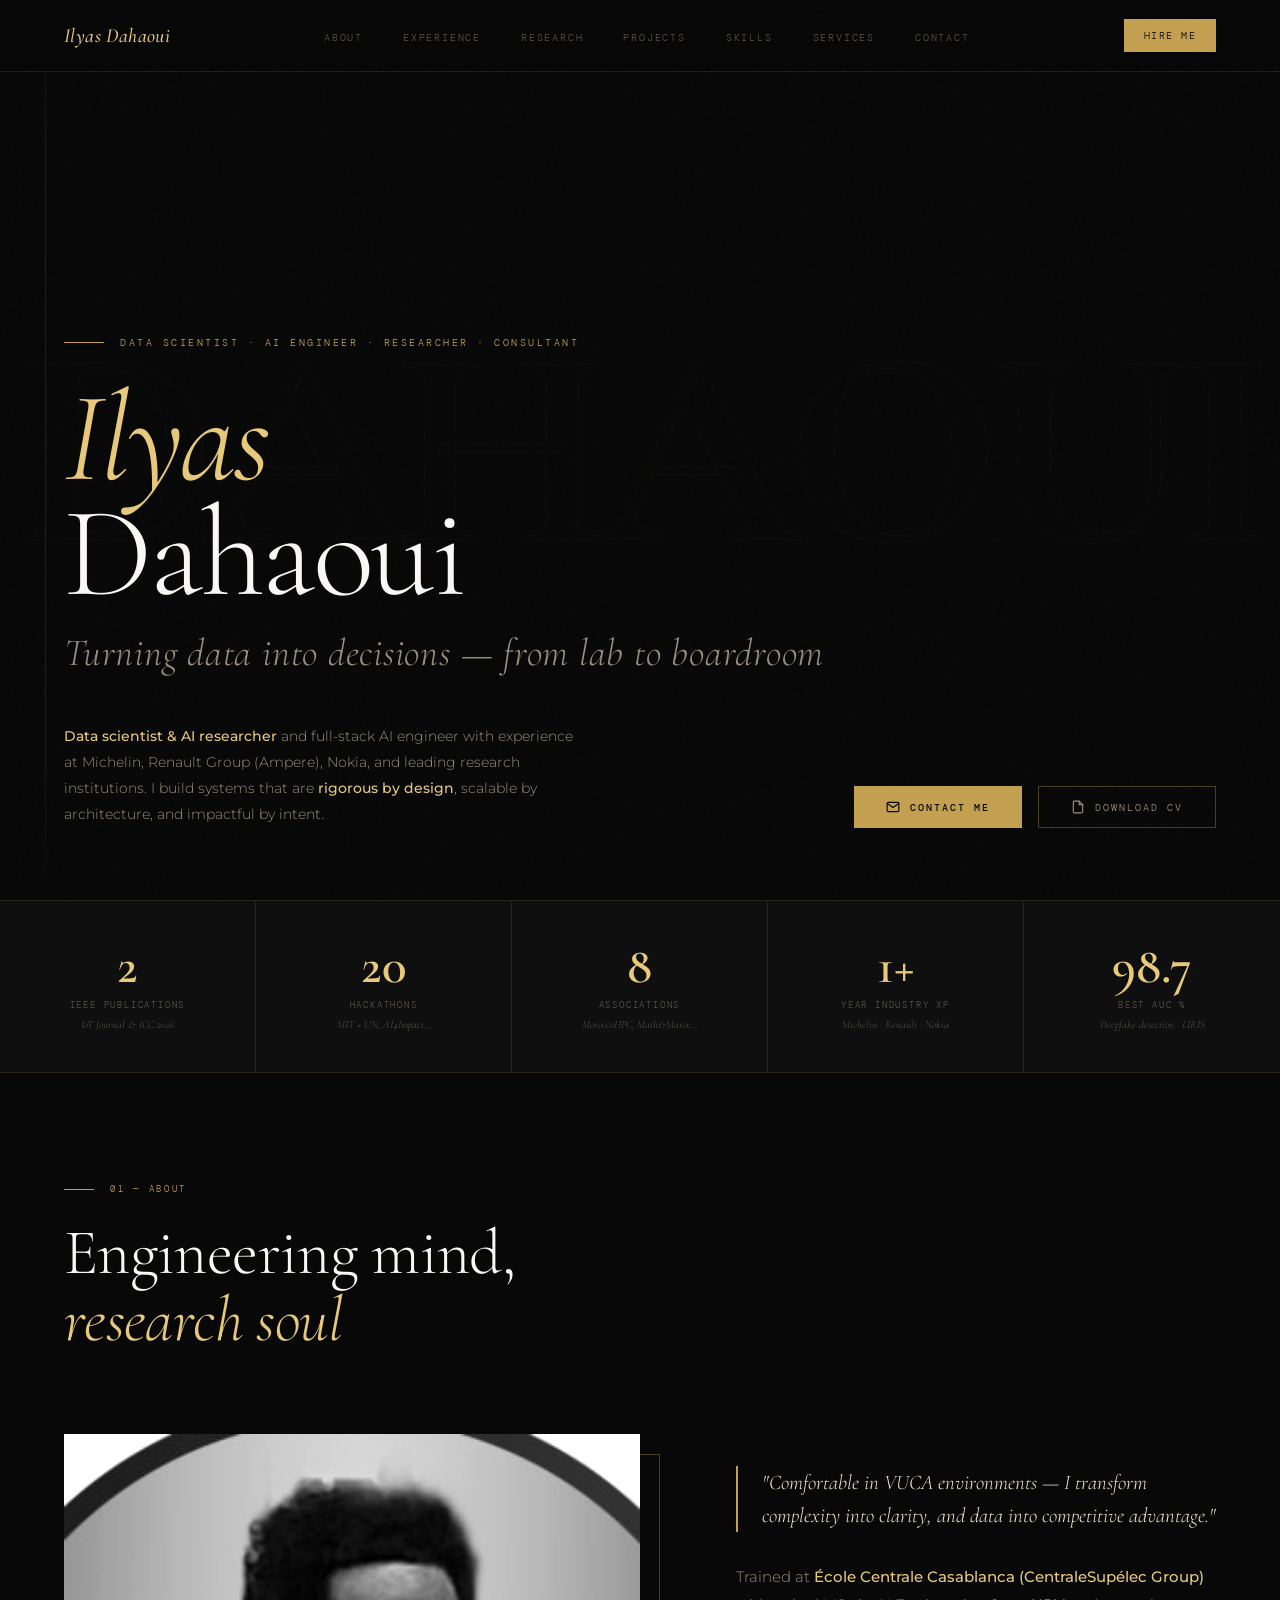
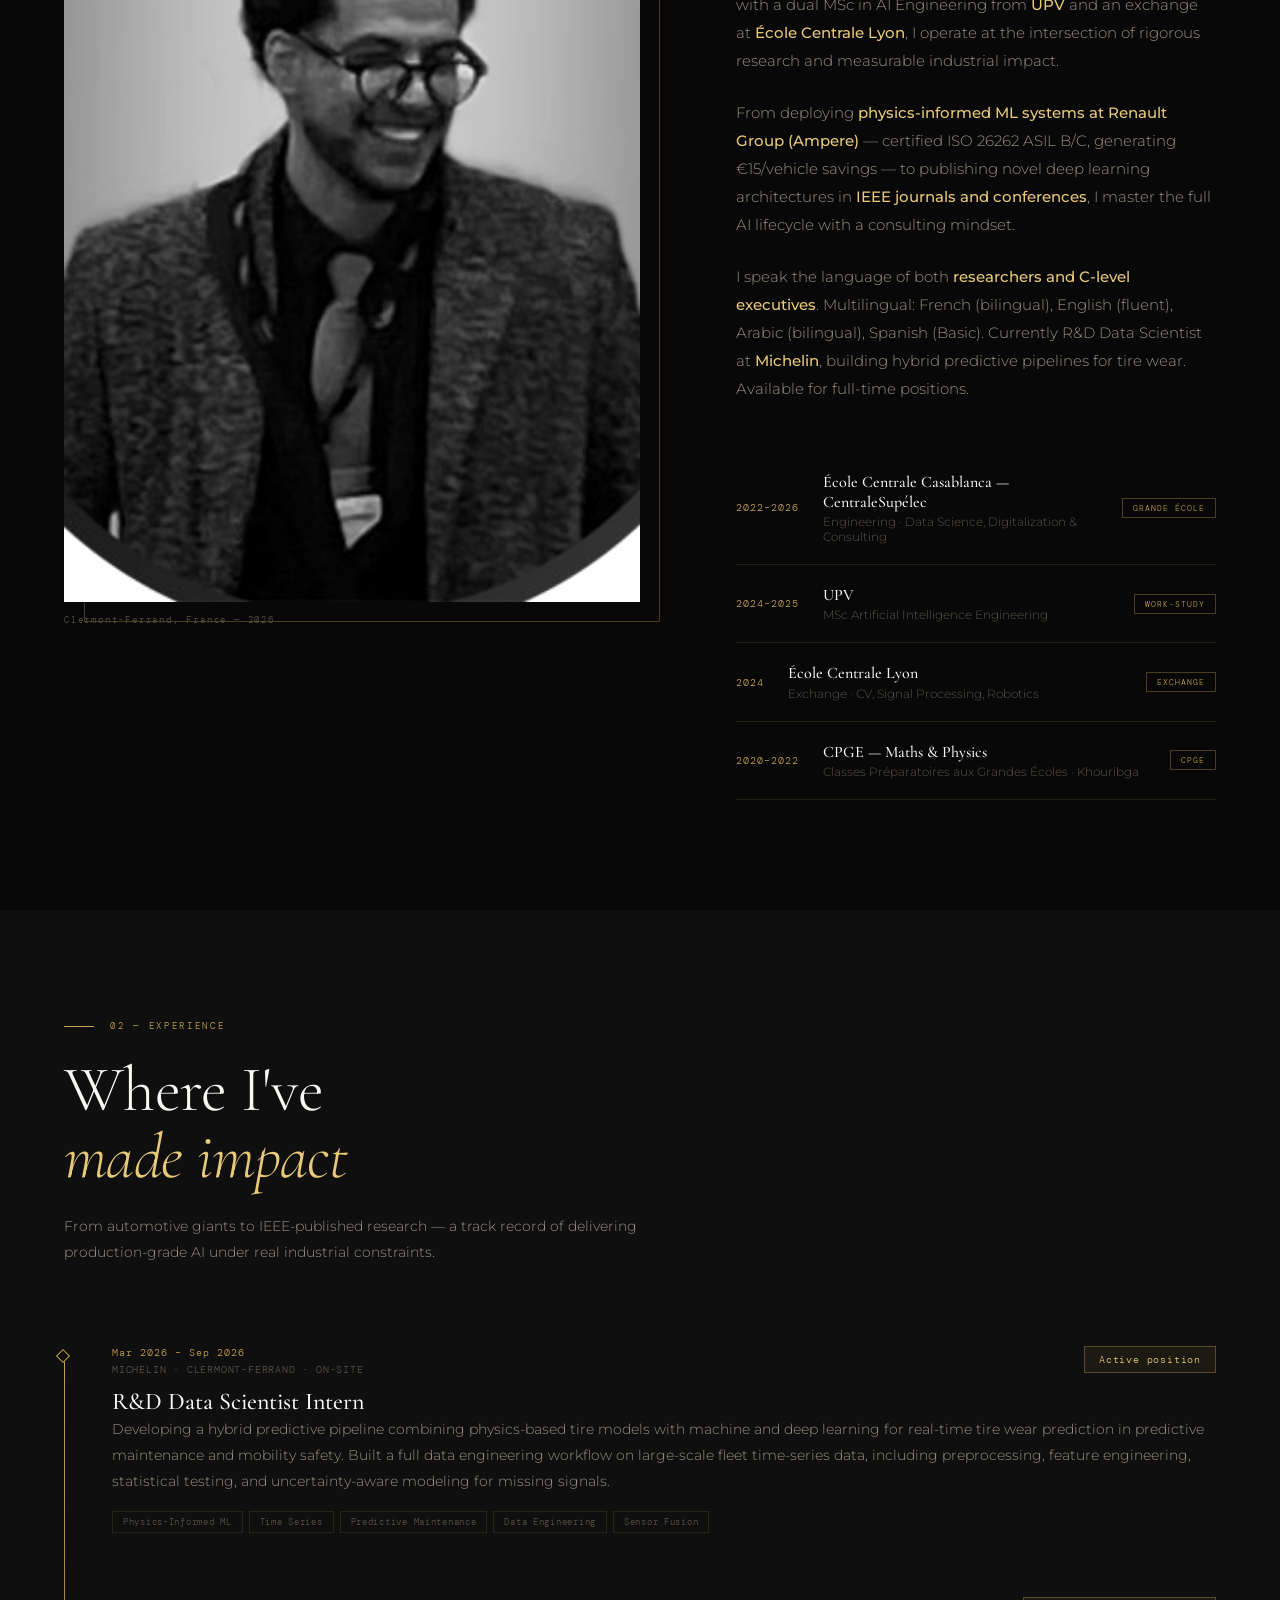
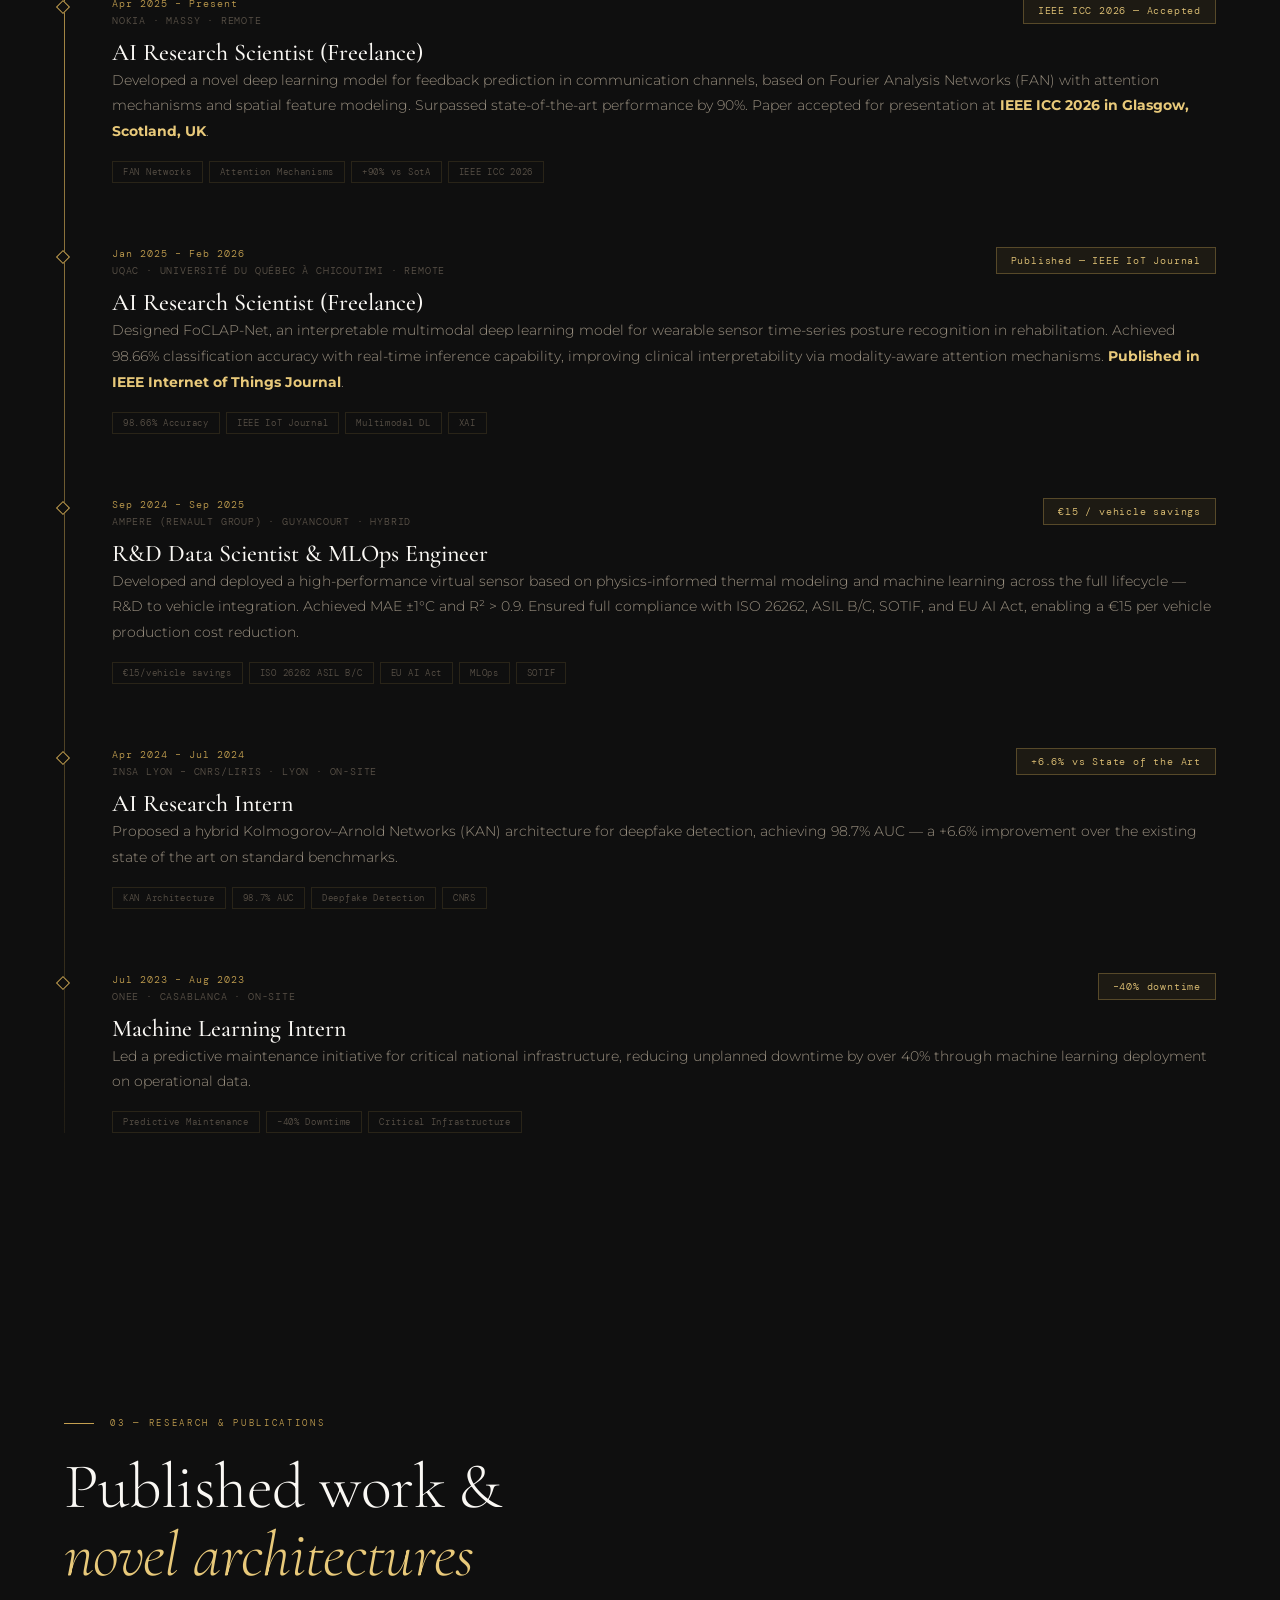
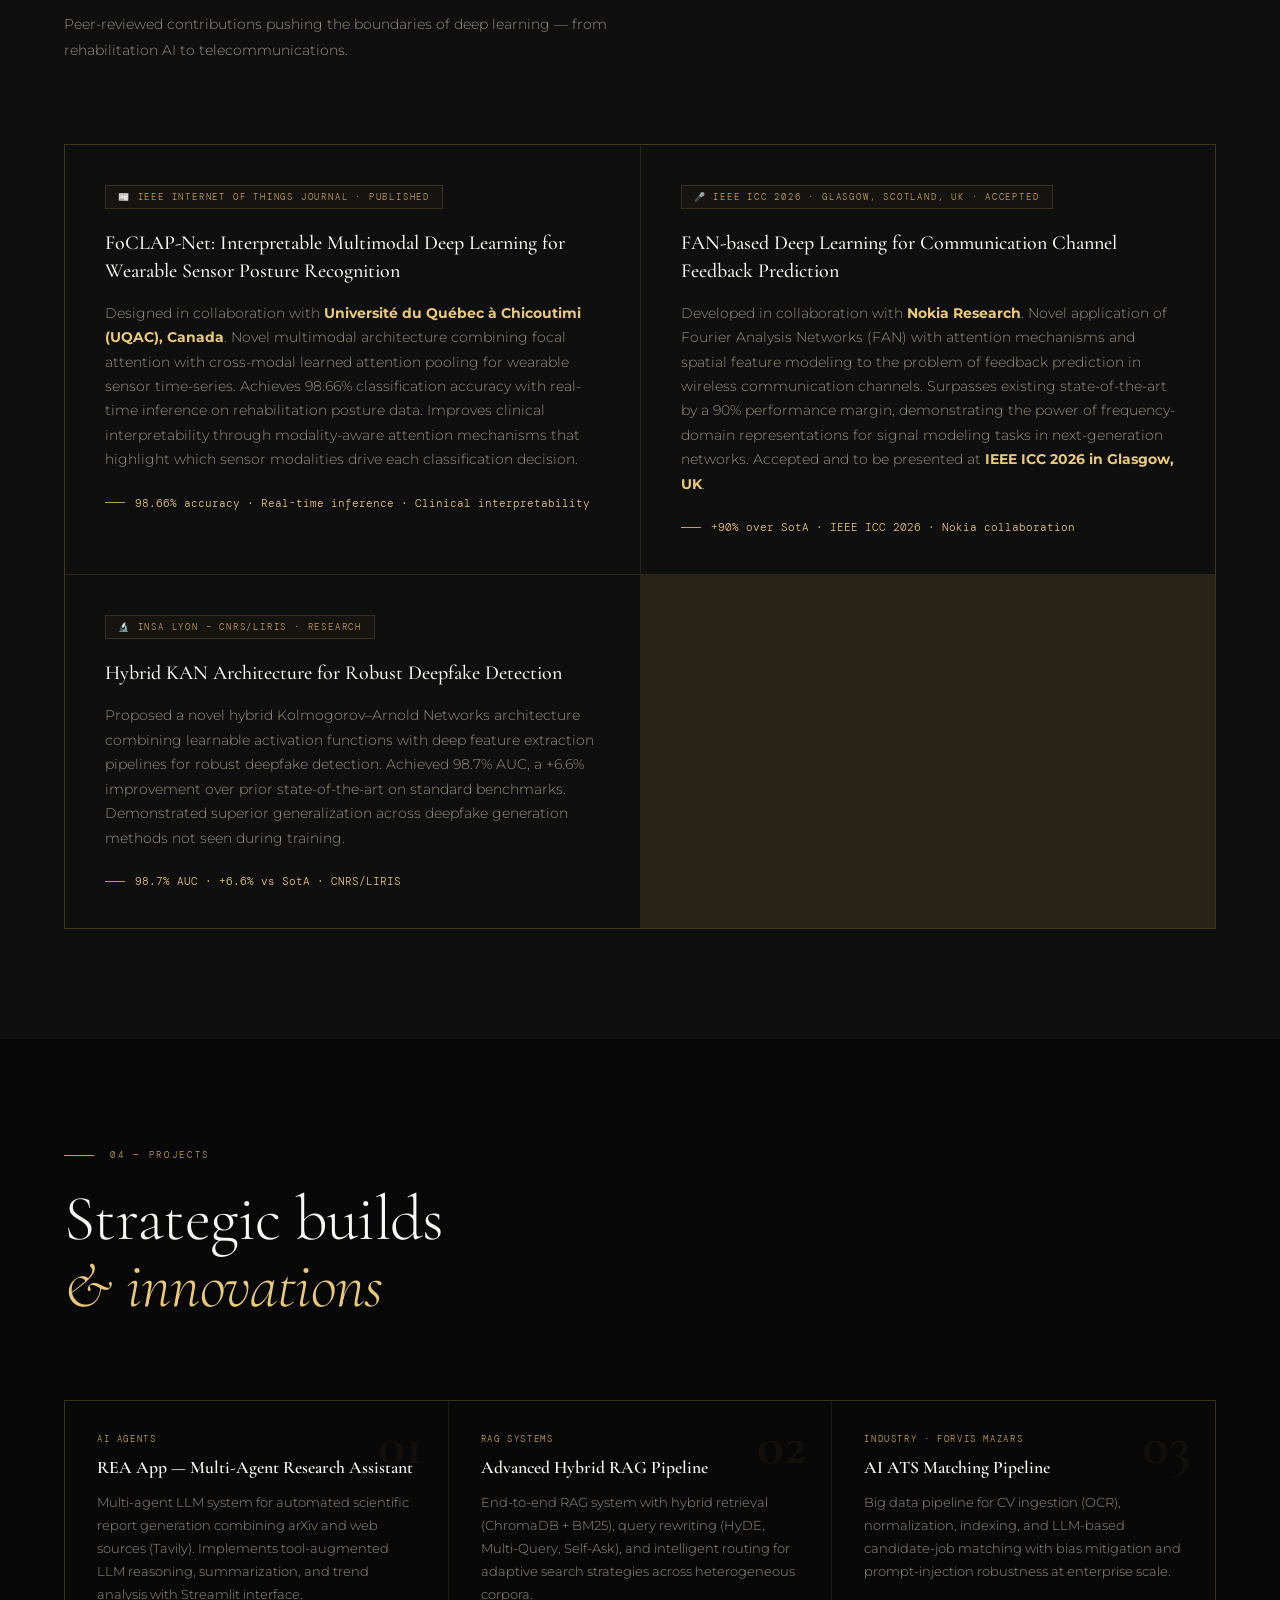
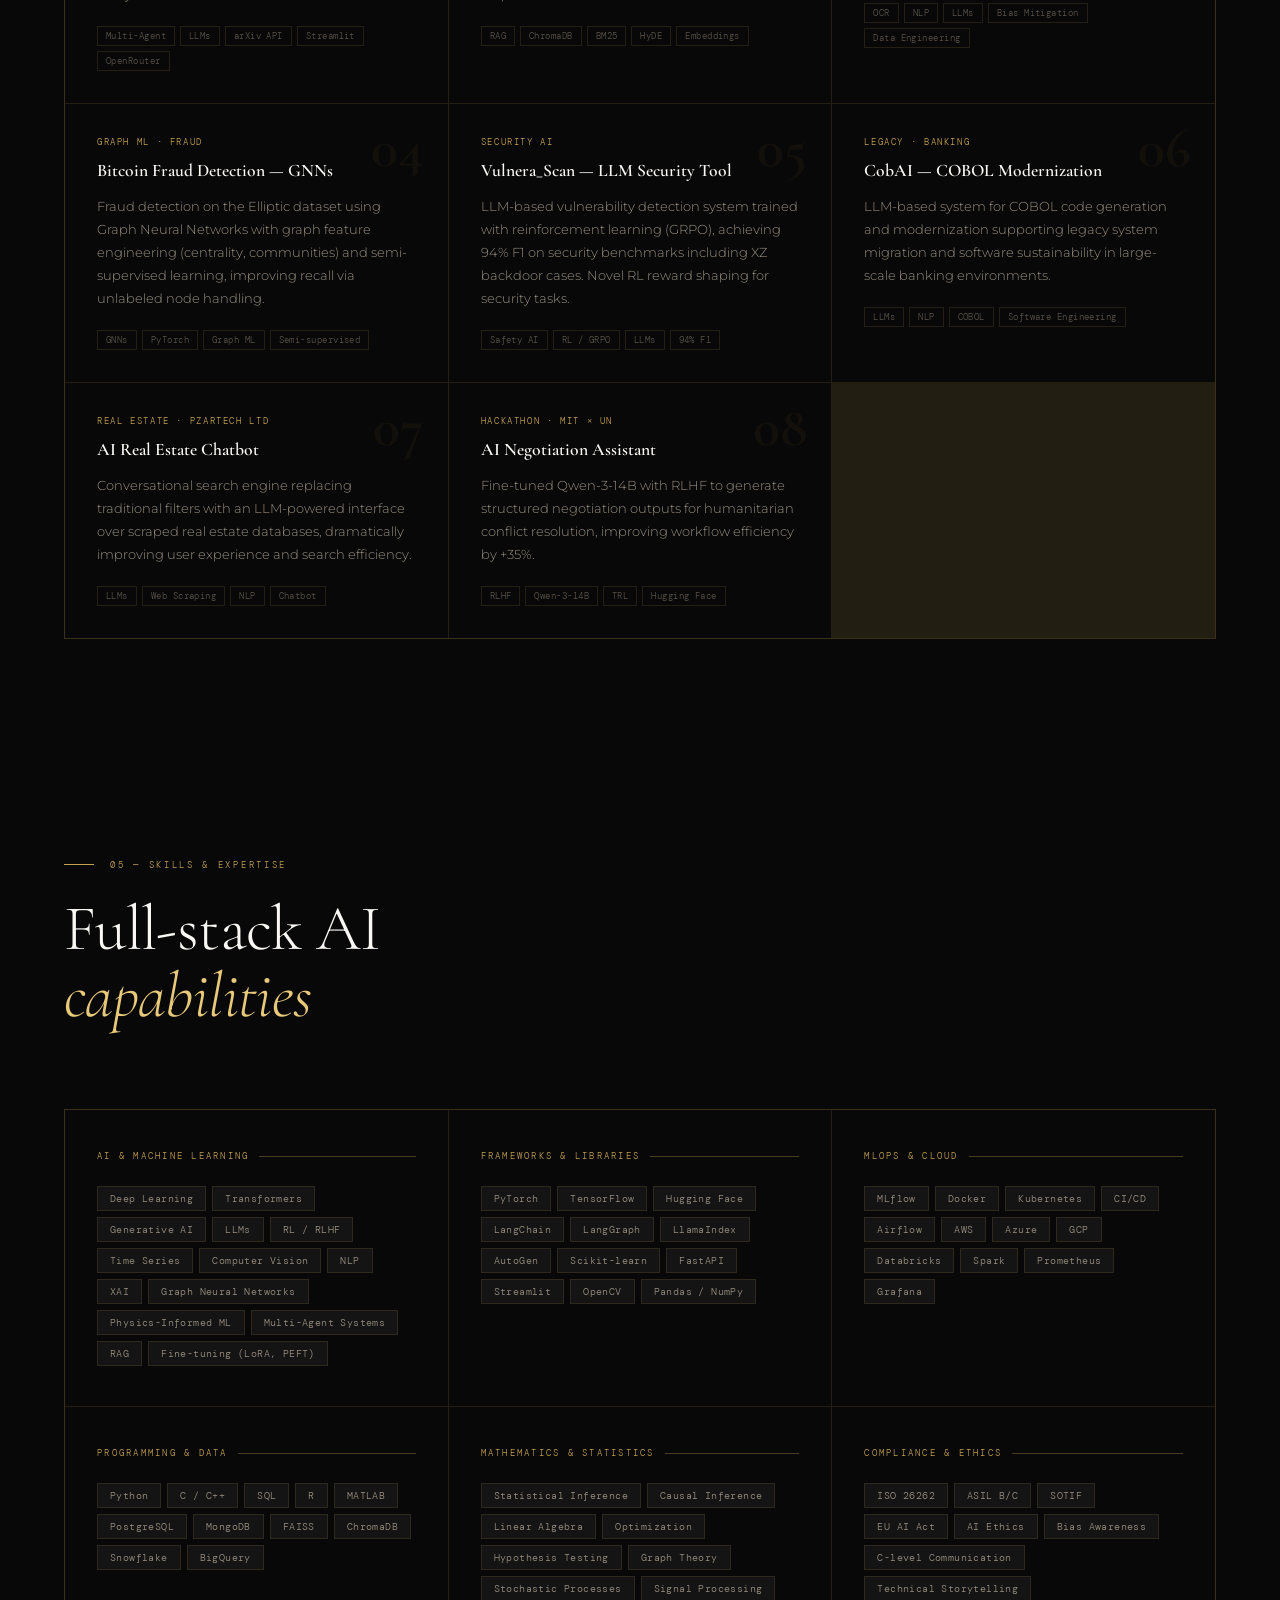
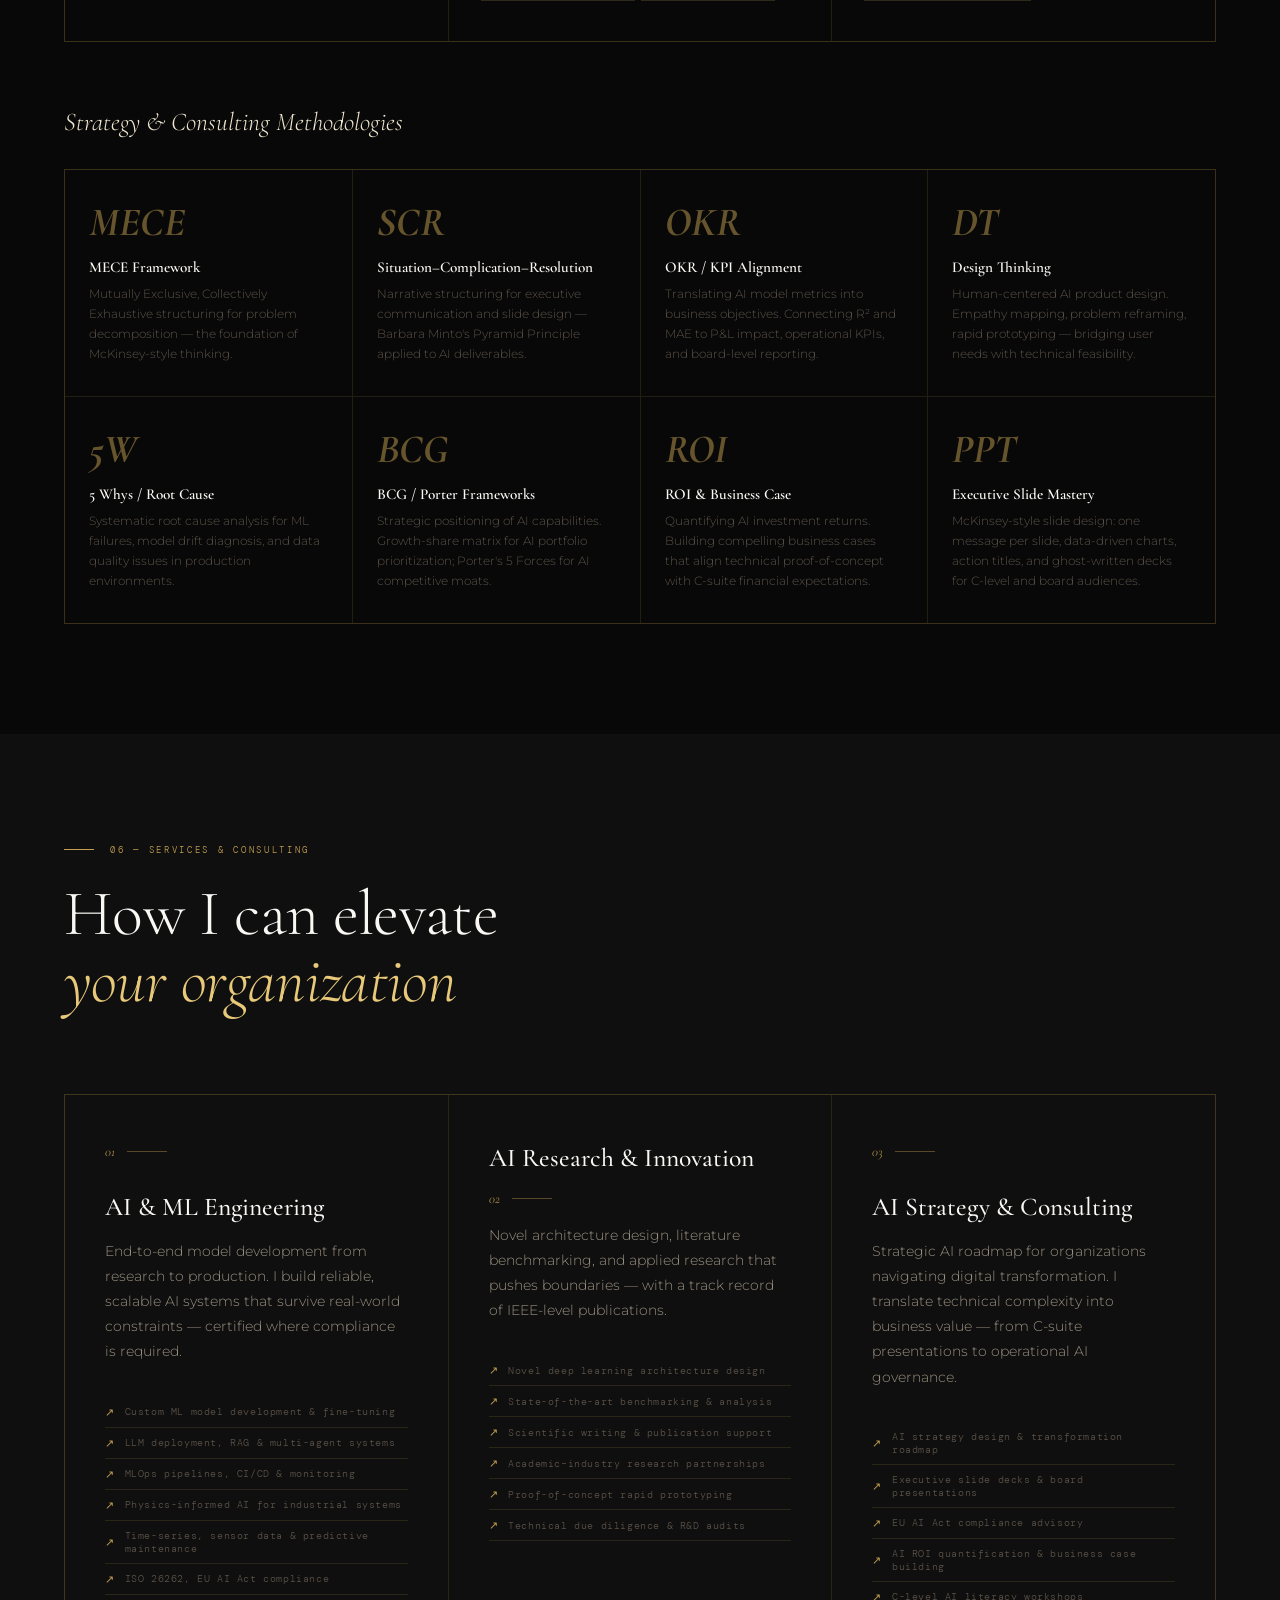
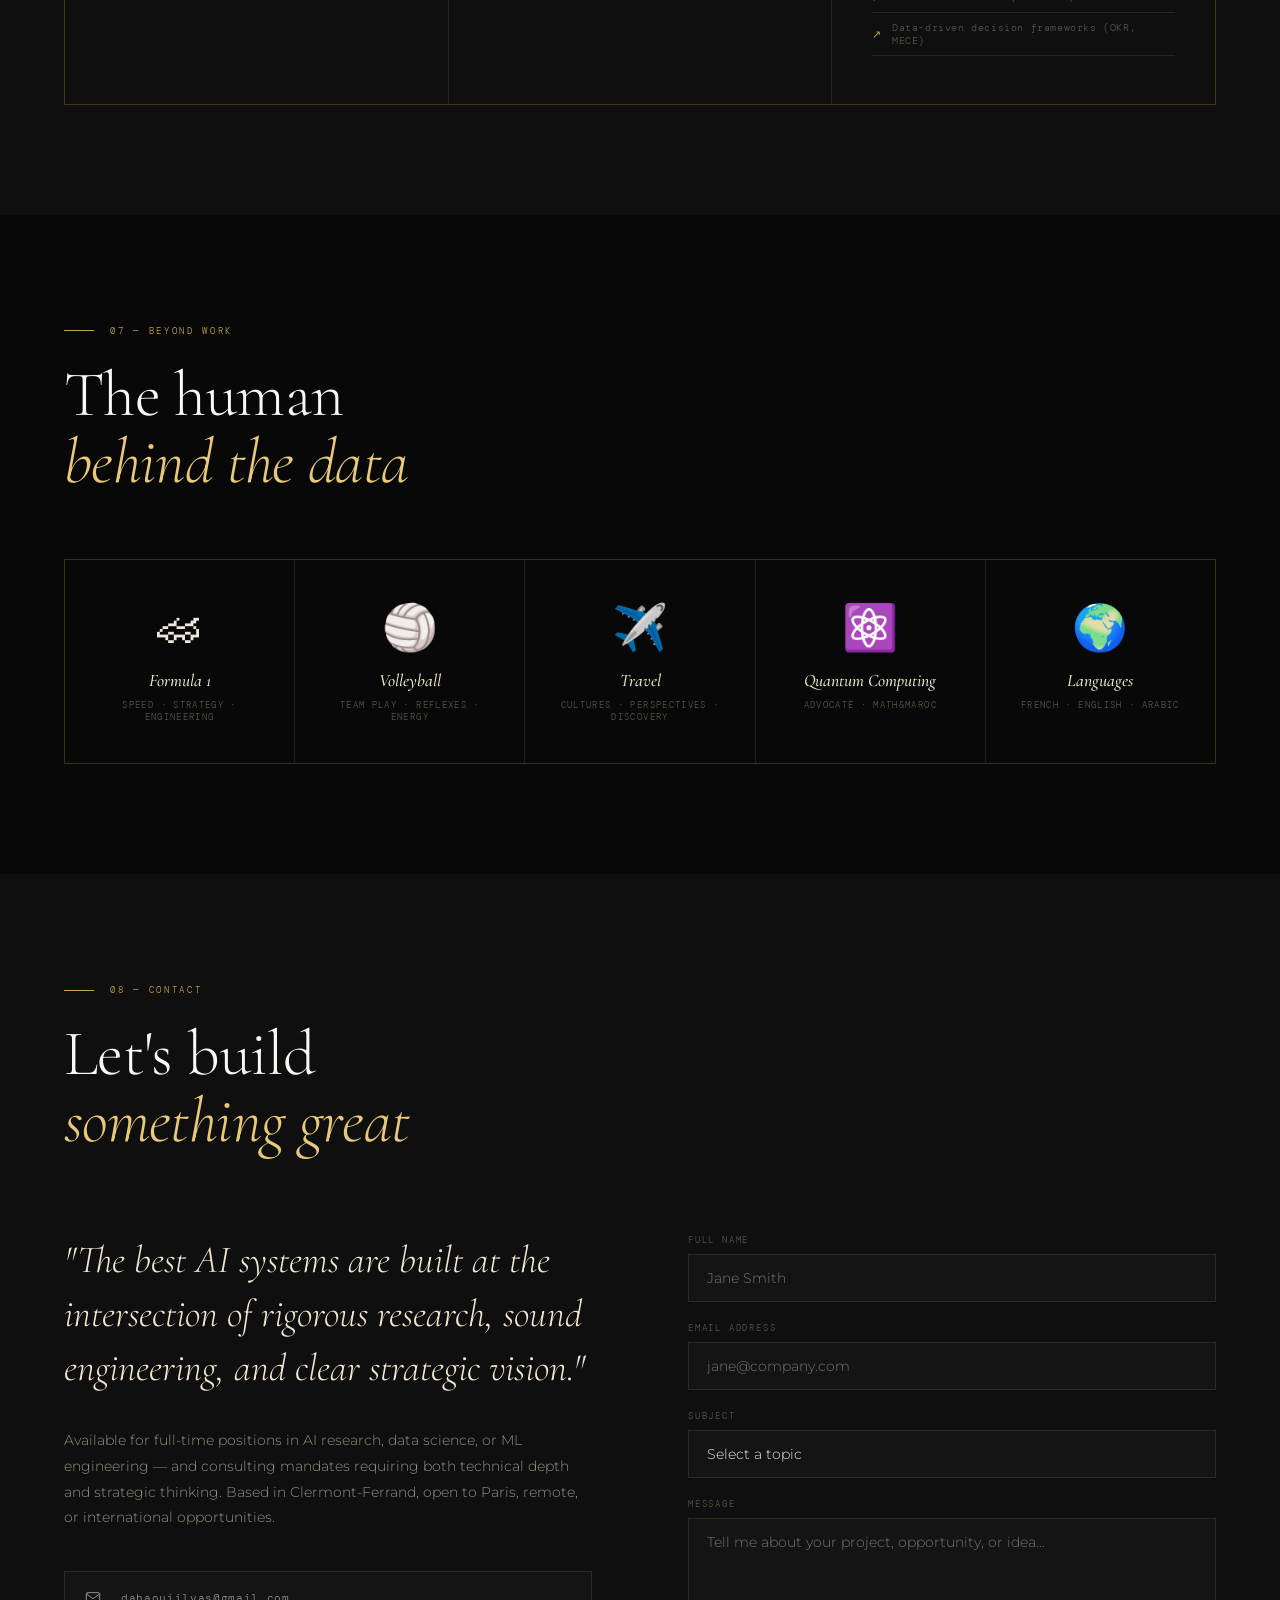
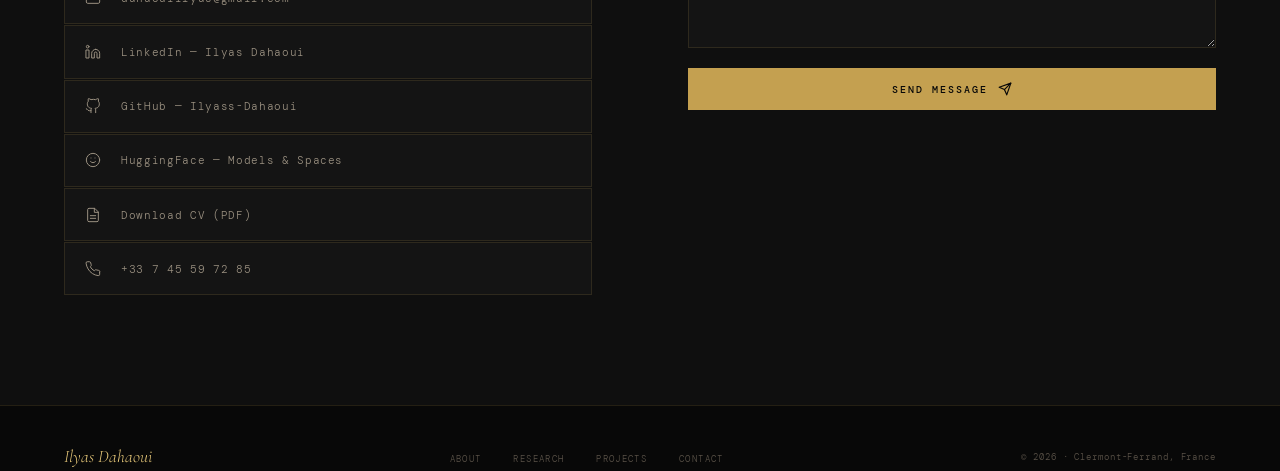
==== commit 81706631: "Revise meta description and update qualifications Updated the description and qualifications in the " ====
--- a/index.html
+++ b/index.html
@@ -3,7 +3,7 @@
 <head>
 <meta charset="UTF-8">
 <meta name="viewport" content="width=device-width, initial-scale=1.0">
-<meta name="description" content="Ilyas Dahaoui — Data Scientist & AI Engineer. IEEE-published researcher, ML systems builder, and AI strategy consultant.">
+<meta name="description" content="Ilyas Dahaoui — Data Scientist & AI Engineer. AI researcher, ML systems builder, and AI strategy consultant.">
 <title>Ilyas Dahaoui — Data Scientist & AI Engineer</title>
 <link rel="stylesheet" href="style.css">
 </head>
@@ -42,7 +42,7 @@
     <p class="hero-title">Turning data into decisions — from lab to boardroom</p>
     <div class="hero-bottom">
       <p class="hero-desc">
-        <strong>IEEE-published researcher</strong> and full-stack AI engineer with experience at Michelin, Renault Group (Ampere), Nokia, and leading research institutions. I build systems that are <strong>rigorous by design</strong>, scalable by architecture, and impactful by intent.
+        <strong>Data scientist & AI researcher</strong> and full-stack AI engineer with experience at Michelin, Renault Group (Ampere), Nokia, and leading research institutions. I build systems that are <strong>rigorous by design</strong>, scalable by architecture, and impactful by intent.
       </p>
       <div class="hero-actions">
         <a href="#contact" class="btn-gold">
@@ -113,13 +113,13 @@
         <blockquote>"Comfortable in VUCA environments — I transform complexity into clarity, and data into competitive advantage."</blockquote>
 
         <p>
-          Trained at <strong>École Centrale Casablanca (CentraleSupélec Group)</strong> with a dual MSc in AI Engineering from <strong>Université Paris Vincennes</strong> and an exchange at <strong>École Centrale Lyon</strong>, I operate at the intersection of rigorous research and measurable industrial impact.
+          Trained at <strong>École Centrale Casablanca (CentraleSupélec Group)</strong> with a dual MSc in AI Engineering from <strong>UPV</strong> and an exchange at <strong>École Centrale Lyon</strong>, I operate at the intersection of rigorous research and measurable industrial impact.
         </p>
         <p>
           From deploying <strong>physics-informed ML systems at Renault Group (Ampere)</strong> — certified ISO 26262 ASIL B/C, generating €15/vehicle savings — to publishing novel deep learning architectures in <strong>IEEE journals and conferences</strong>, I master the full AI lifecycle with a consulting mindset.
         </p>
         <p>
-          I speak the language of both <strong>researchers and C-level executives</strong>. Multilingual: French (bilingual), English (fluent), Arabic (bilingual). Currently R&D Data Scientist at <strong>Michelin</strong>, building hybrid predictive pipelines for tire wear. Available for full-time positions.
+          I speak the language of both <strong>researchers and C-level executives</strong>. Multilingual: French (bilingual), English (fluent), Arabic (bilingual), Spanish (Basic). Currently R&D Data Scientist at <strong>Michelin</strong>, building hybrid predictive pipelines for tire wear. Available for full-time positions.
         </p>
 
         <div class="edu-stack">
@@ -134,7 +134,7 @@
           <div class="edu-row">
             <span class="edu-year">2024–2025</span>
             <div>
-              <div class="edu-school">Université Paris Vincennes</div>
+              <div class="edu-school">UPV</div>
               <div class="edu-degree">MSc Artificial Intelligence Engineering</div>
             </div>
             <span class="edu-badge">Work-Study</span>
@@ -325,13 +325,7 @@
         <p class="research-body">Proposed a novel hybrid Kolmogorov–Arnold Networks architecture combining learnable activation functions with deep feature extraction pipelines for robust deepfake detection. Achieved 98.7% AUC, a +6.6% improvement over prior state-of-the-art on standard benchmarks. Demonstrated superior generalization across deepfake generation methods not seen during training.</p>
         <div class="research-metric">98.7% AUC · +6.6% vs SotA · CNRS/LIRIS</div>
       </div>
-
-      <div class="research-card reveal reveal-d3">
-        <div class="research-venue">🏆 MIT × UN Hackathon · Applied Research</div>
-        <div class="research-title">RLHF Fine-tuning for Humanitarian Negotiation Assistance</div>
-        <p class="research-body">Fine-tuned Qwen-3-14B with Reinforcement Learning from Human Feedback (TRL library) to generate structured negotiation outputs specifically designed for humanitarian conflict resolution workflows. Improved workflow efficiency by 35% in comparative evaluations. Developed novel reward modeling strategies adapted to the nuanced evaluation criteria of international diplomacy scenarios.</p>
-        <div class="research-metric">+35% efficiency · Qwen-3-14B · RLHF / TRL</div>
-      </div>
+   
     </div>
   </div>
 </section>
@@ -670,7 +664,7 @@
       </div>
 
 <div class="reveal reveal-d1">
-        <form class="form-stack" action="https://formspree.io/f/xyzwjodn" method="POST">
+        <form class="form-stack" action="https://formspree.io/f/xpqklzke" method="POST">
           <input type="hidden" name="_subject" value="Nouveau message — Portfolio Ilyas Dahaoui">
           <div class="f-group">
             <label>Full name</label>
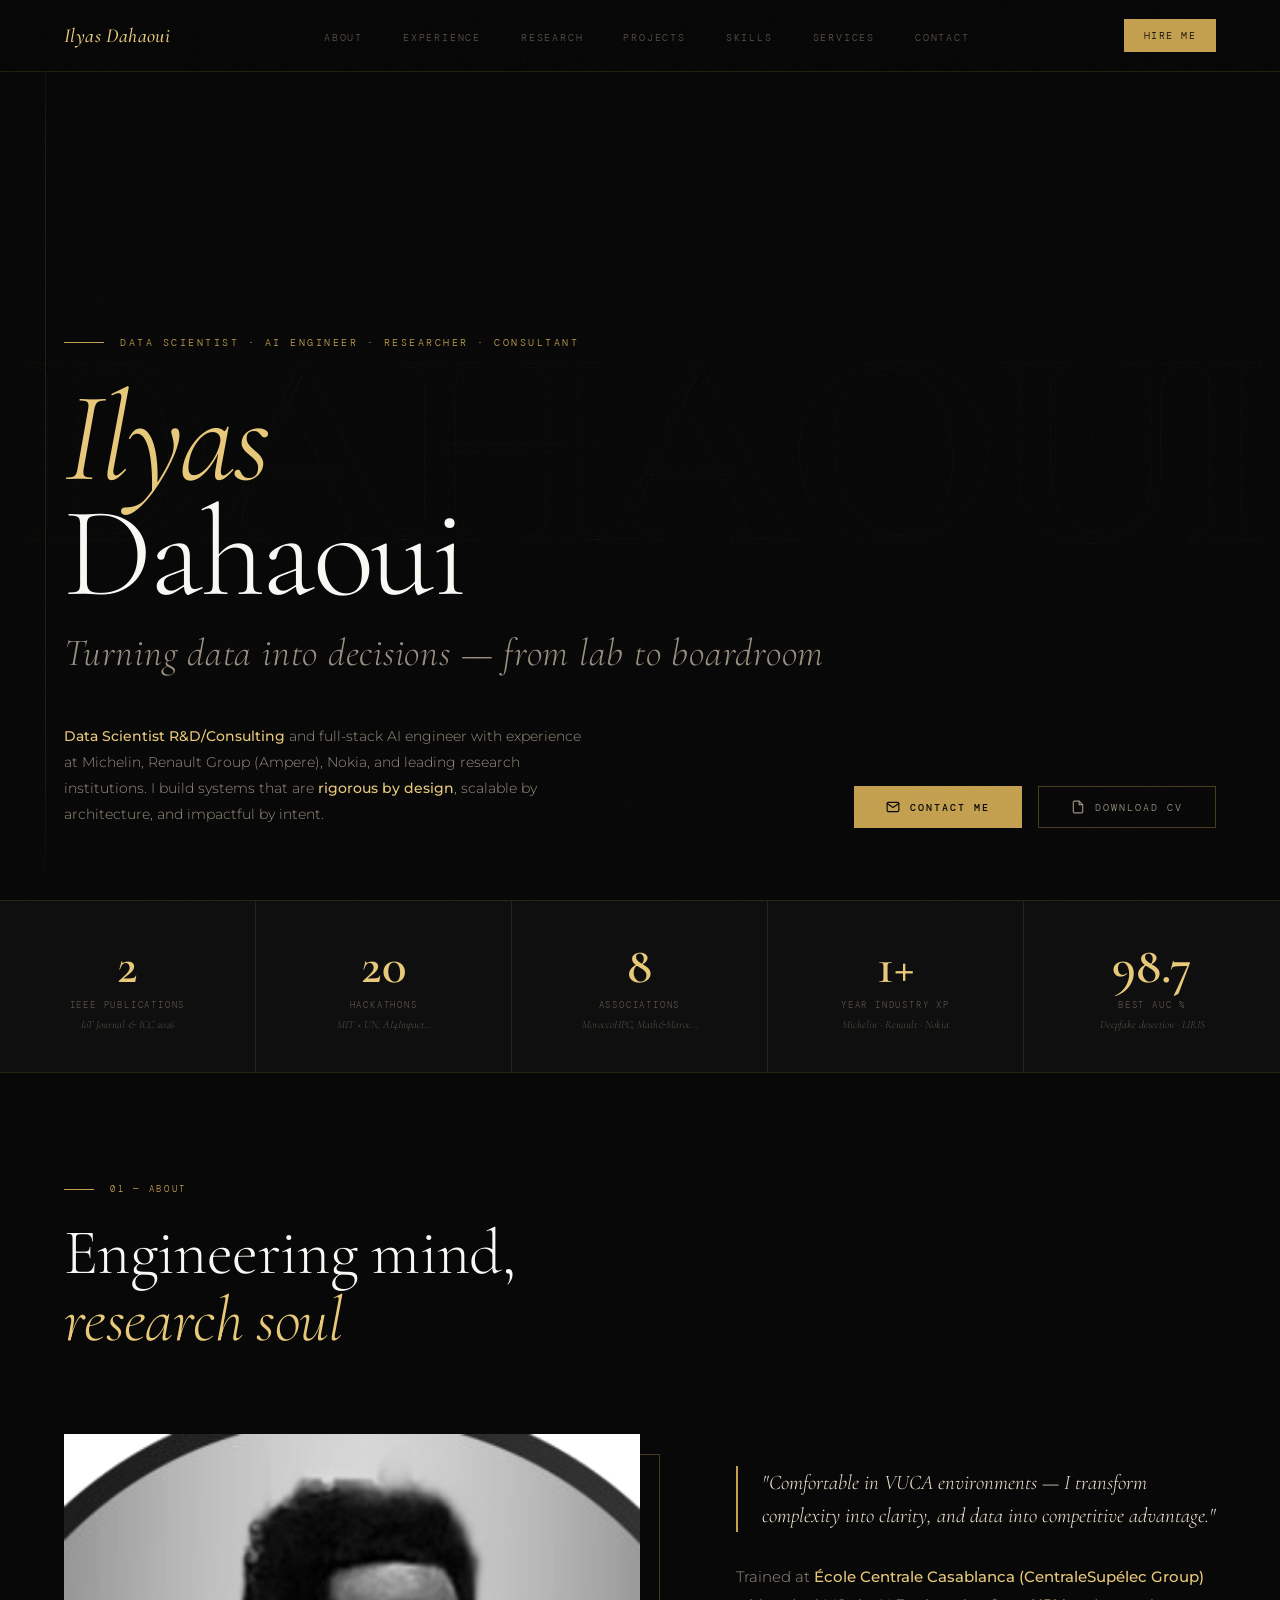
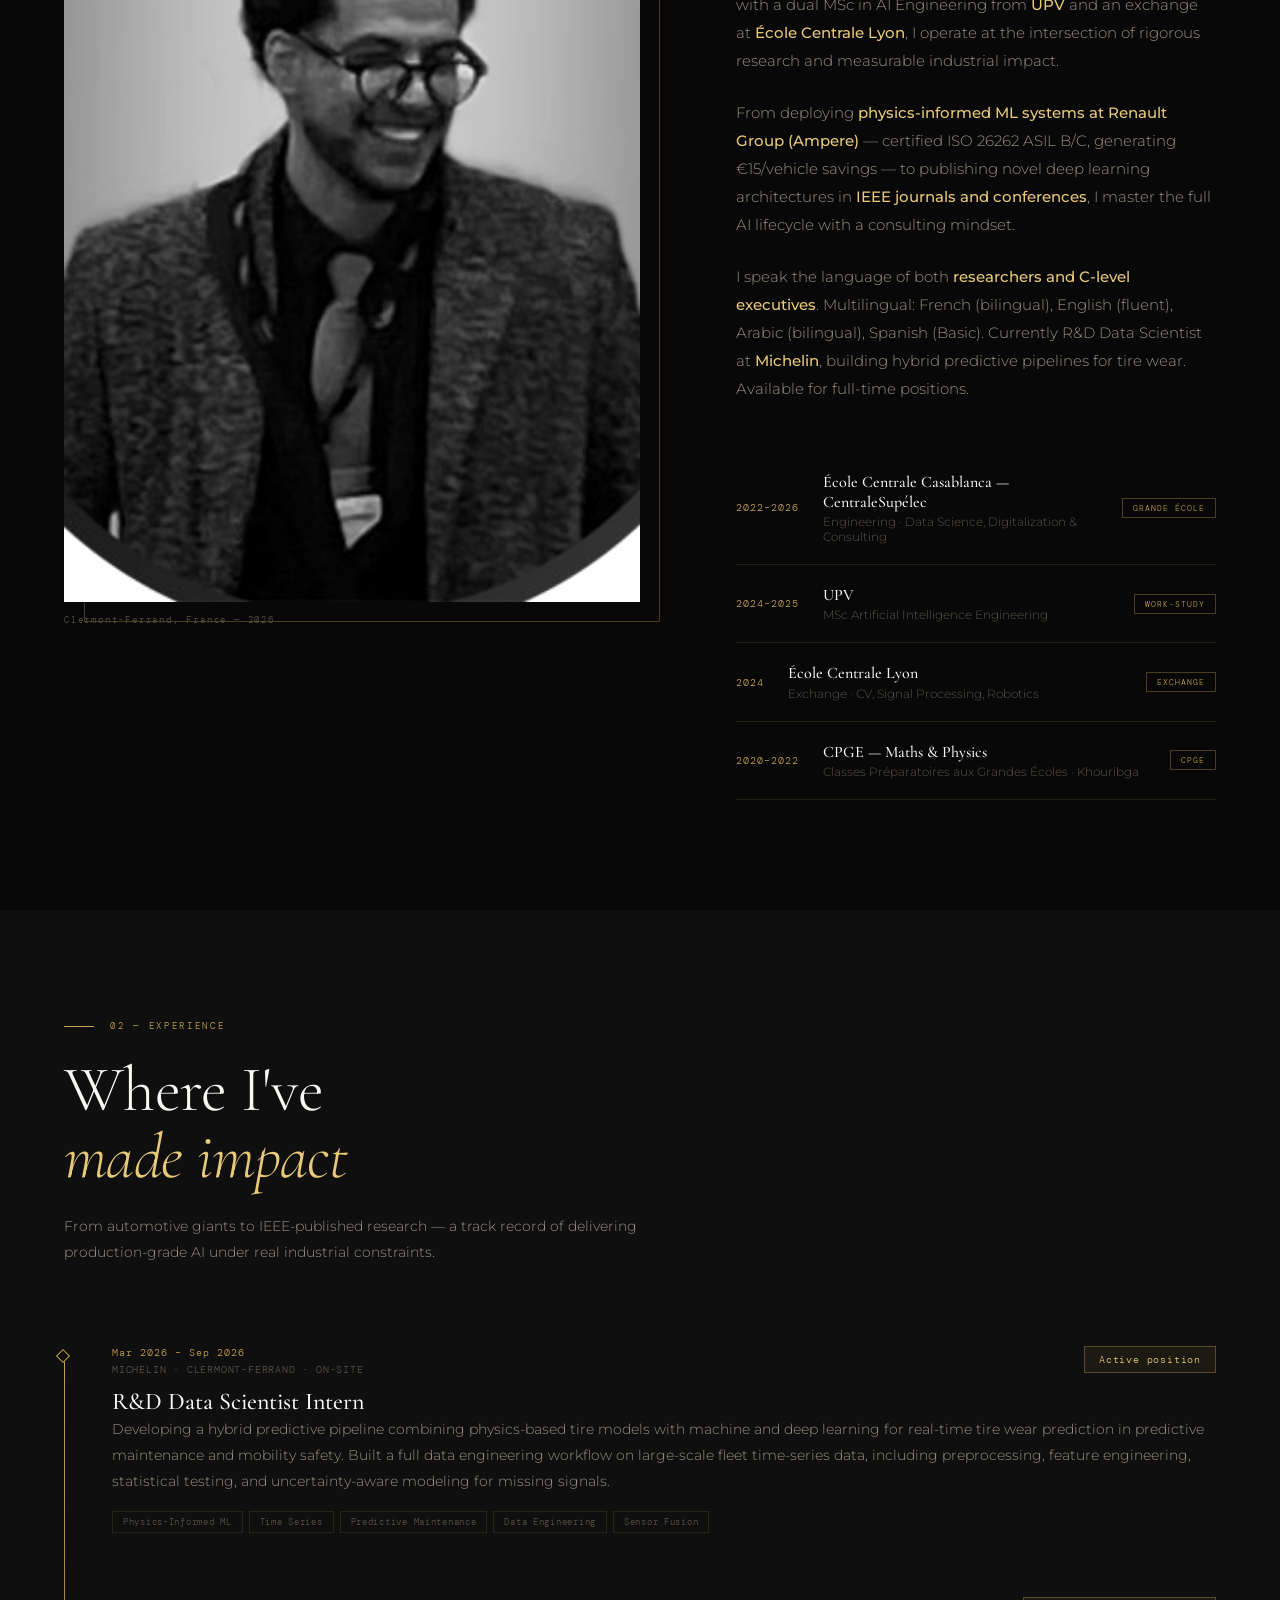
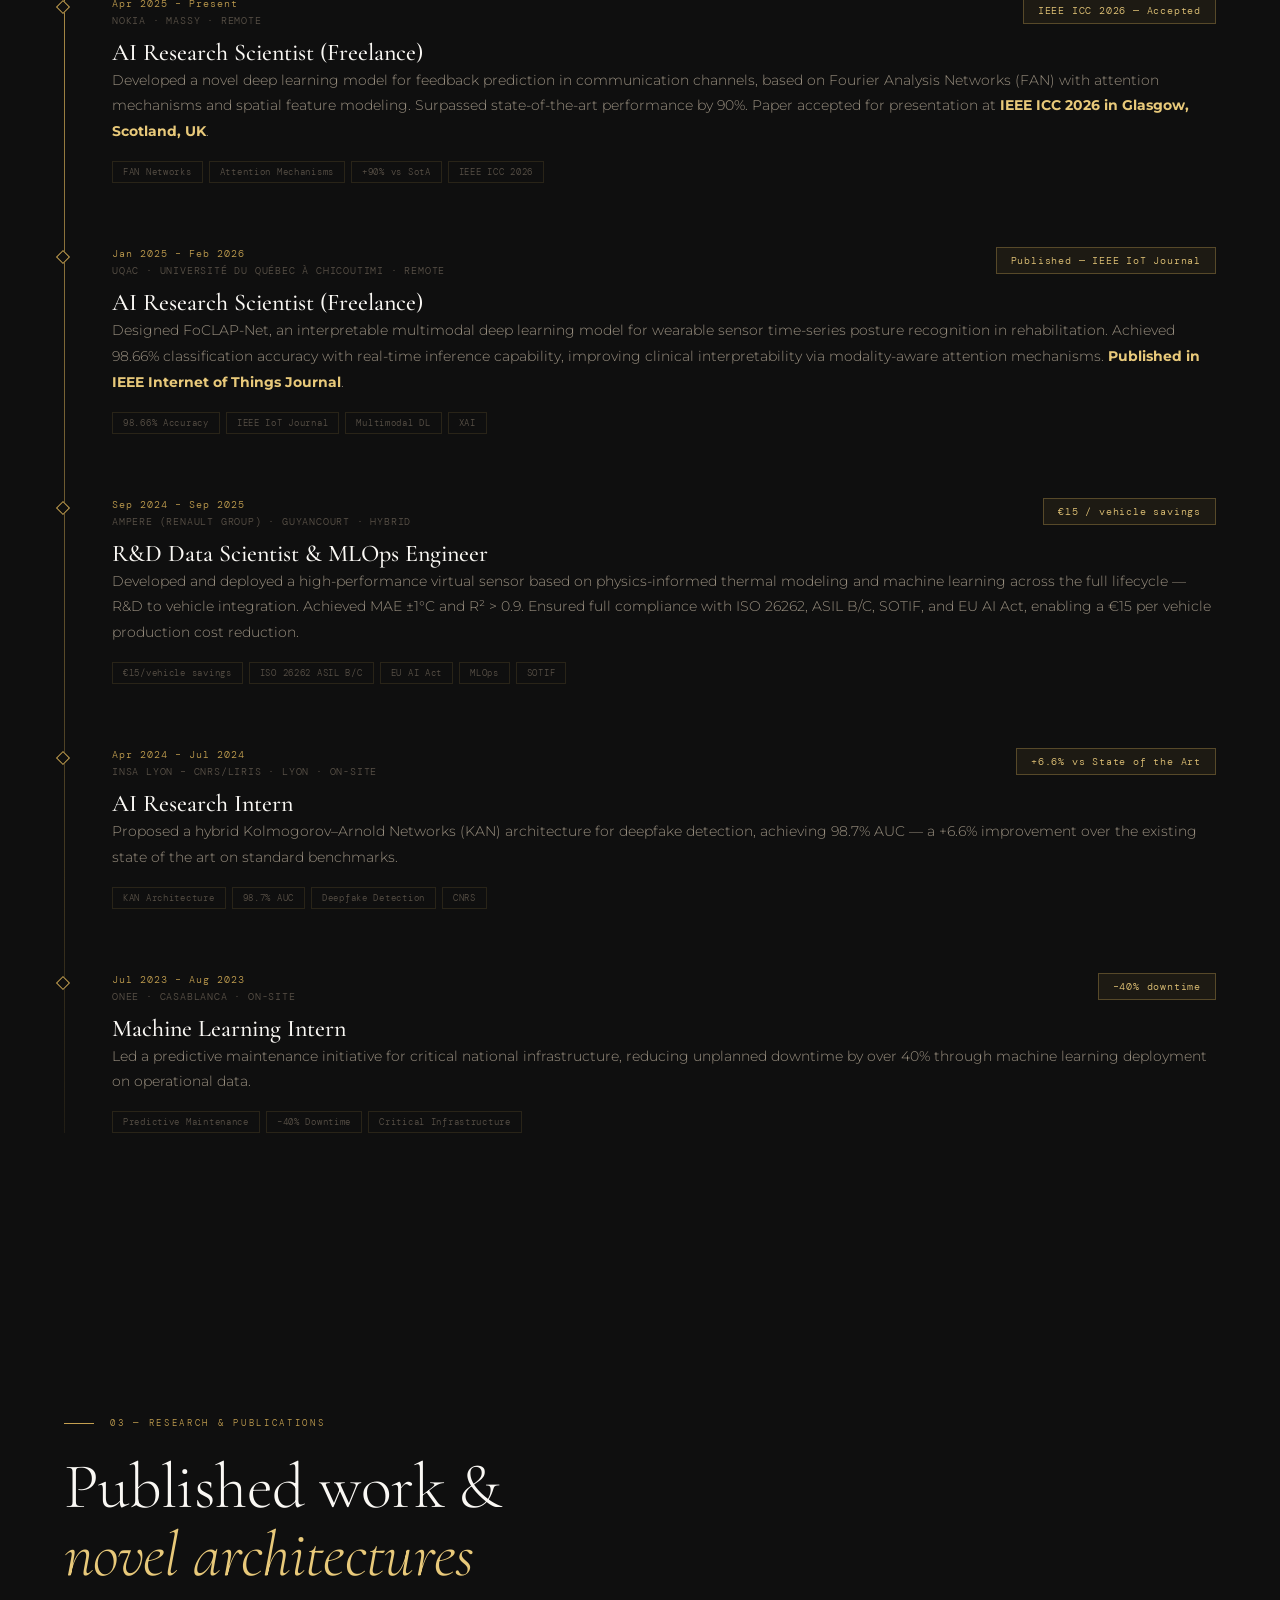
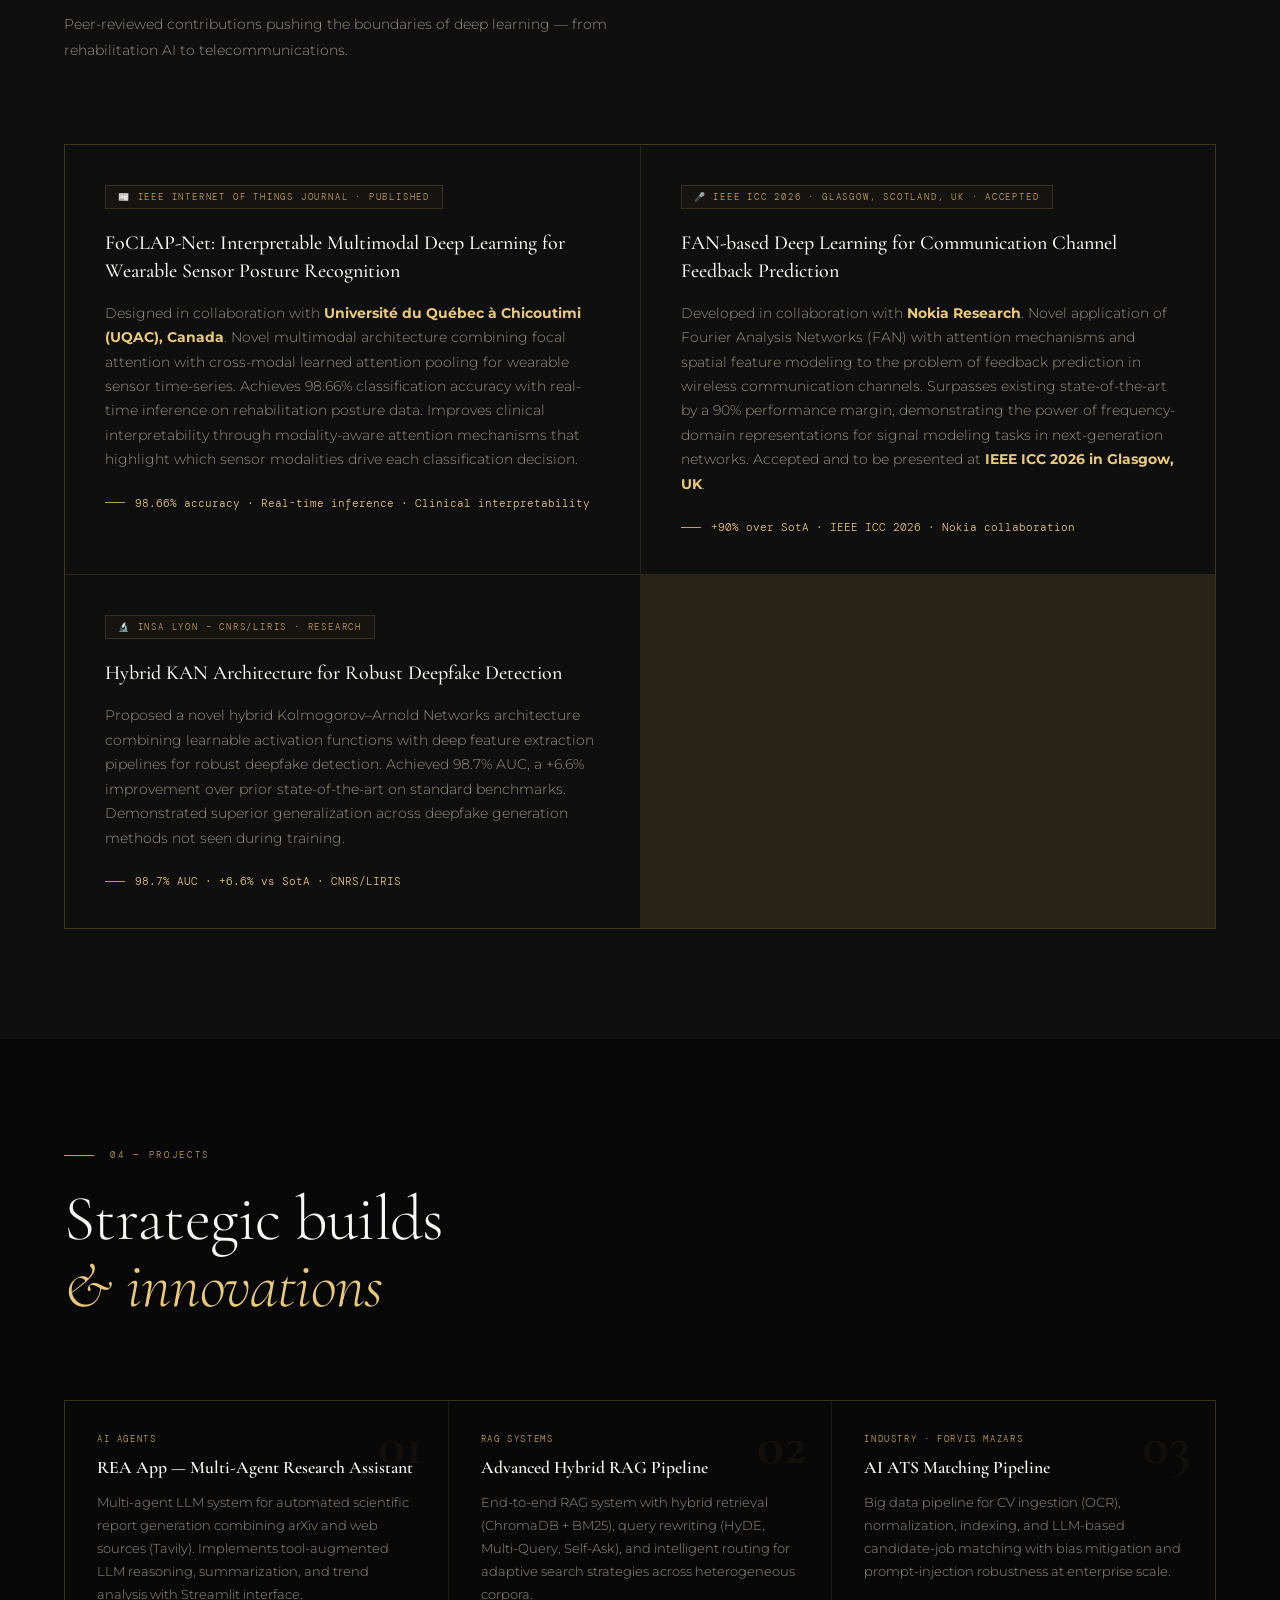
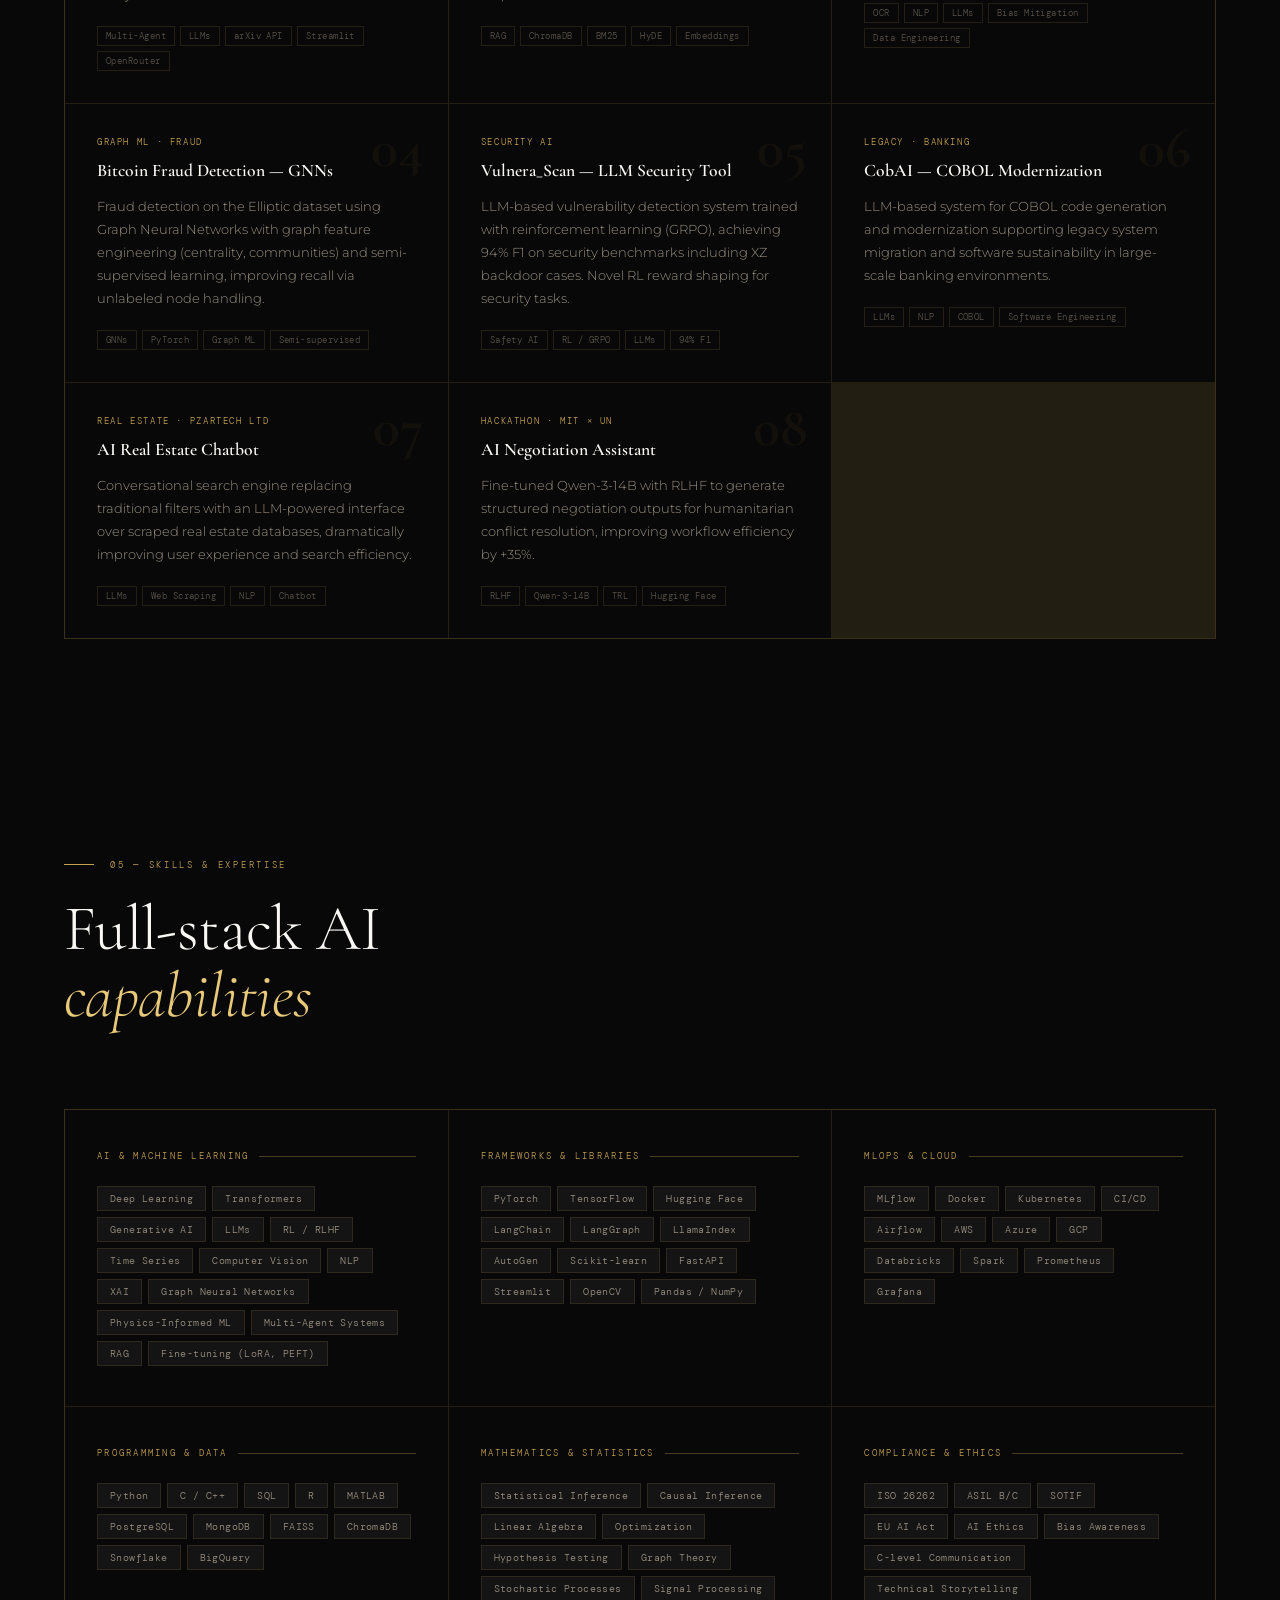
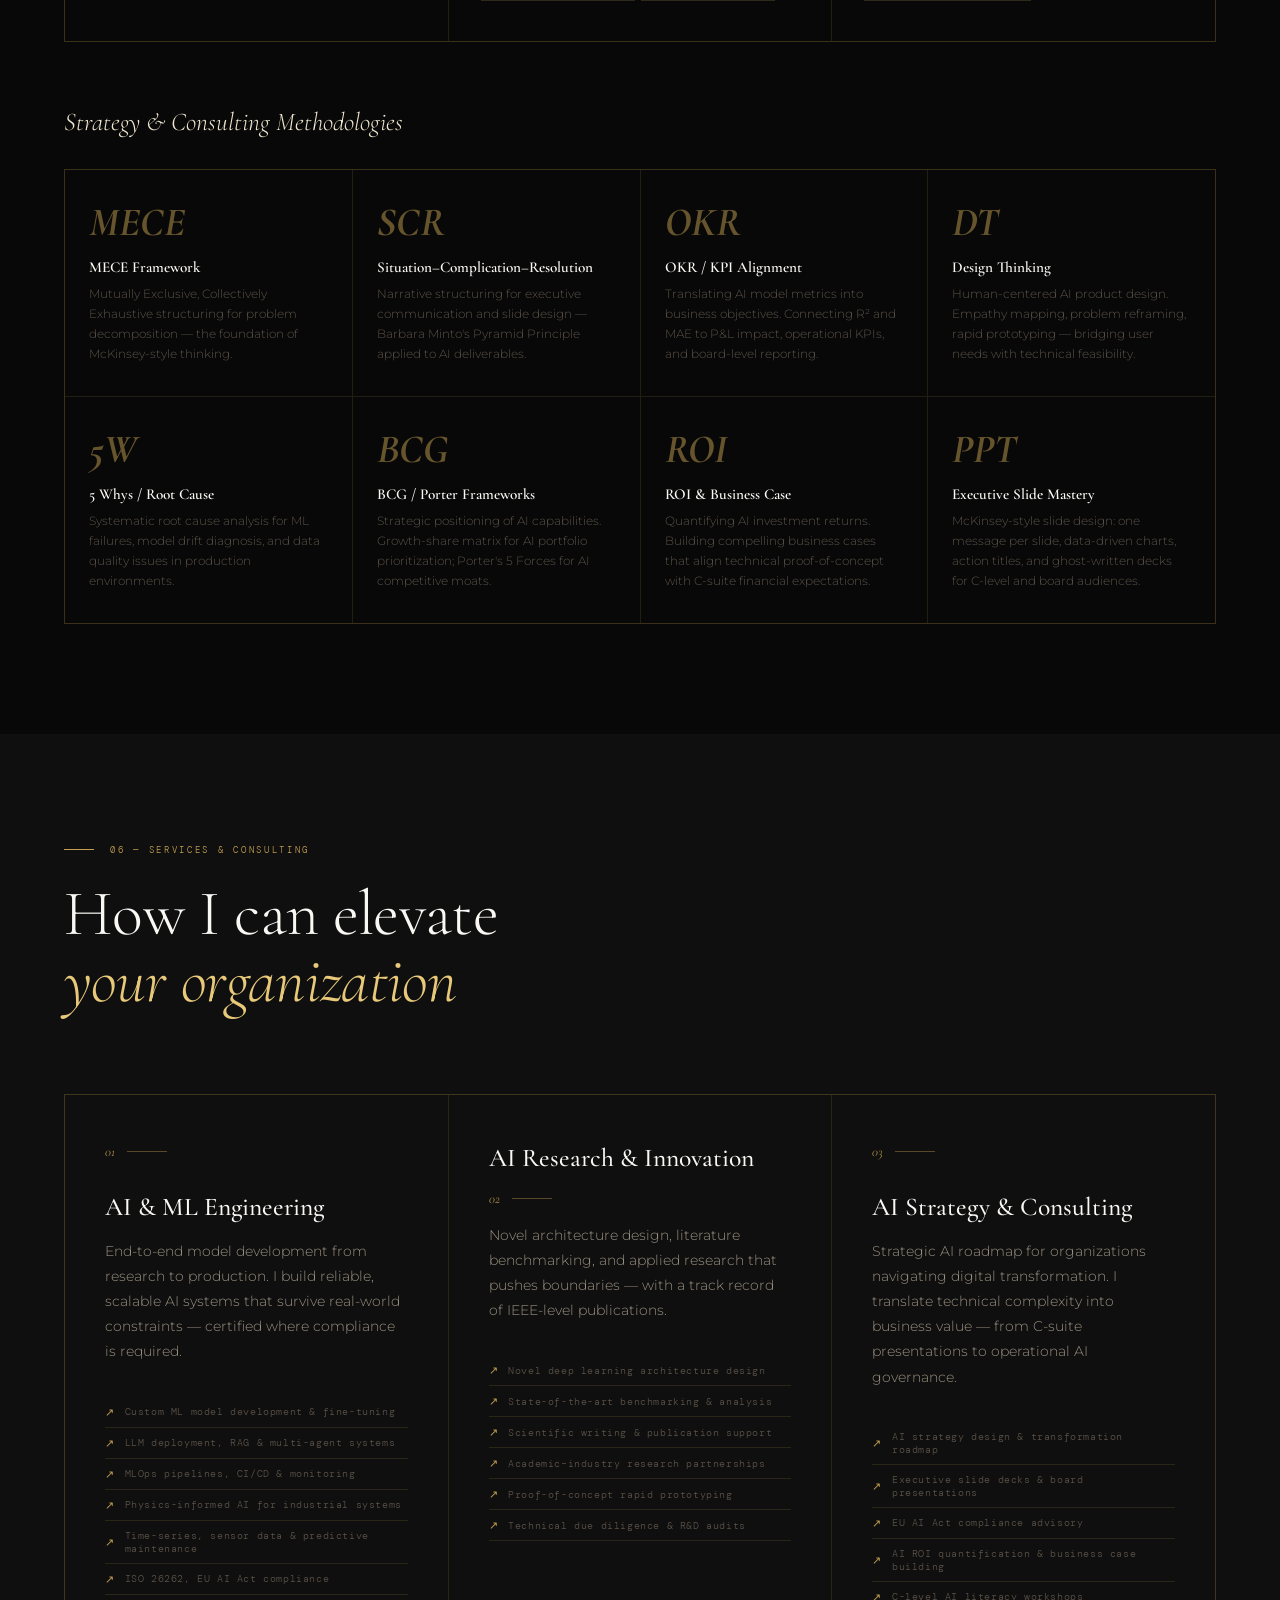
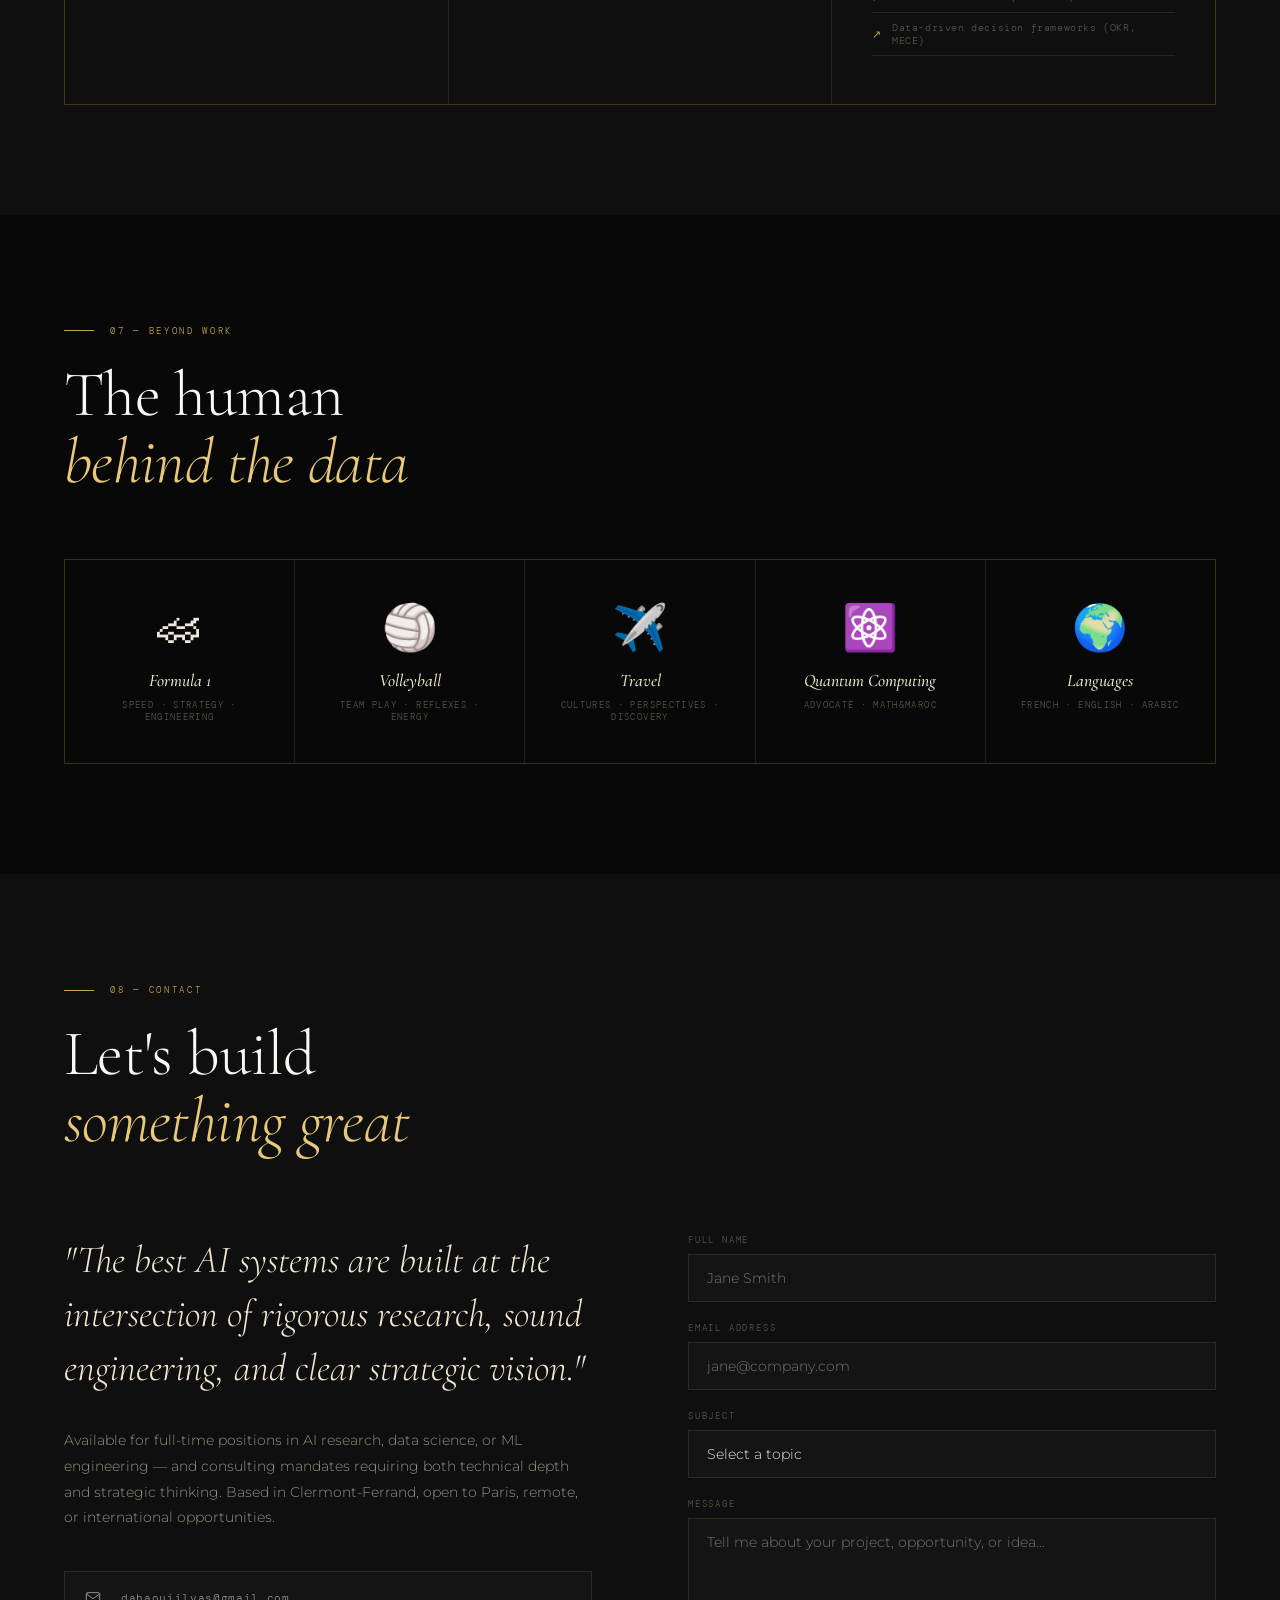
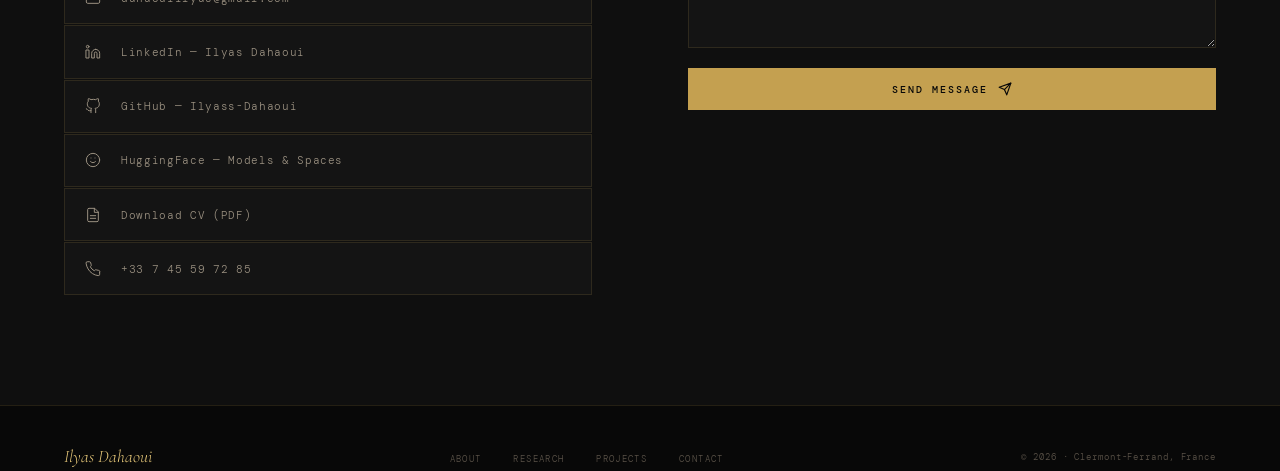
==== commit 22d864e3: "Update job title in index.html" ====
--- a/index.html
+++ b/index.html
@@ -42,7 +42,7 @@
     <p class="hero-title">Turning data into decisions — from lab to boardroom</p>
     <div class="hero-bottom">
       <p class="hero-desc">
-        <strong>Data scientist & AI researcher</strong> and full-stack AI engineer with experience at Michelin, Renault Group (Ampere), Nokia, and leading research institutions. I build systems that are <strong>rigorous by design</strong>, scalable by architecture, and impactful by intent.
+        <strong>Data Scientist R&D/Consulting </strong> and full-stack AI engineer with experience at Michelin, Renault Group (Ampere), Nokia, and leading research institutions. I build systems that are <strong>rigorous by design</strong>, scalable by architecture, and impactful by intent.
       </p>
       <div class="hero-actions">
         <a href="#contact" class="btn-gold">
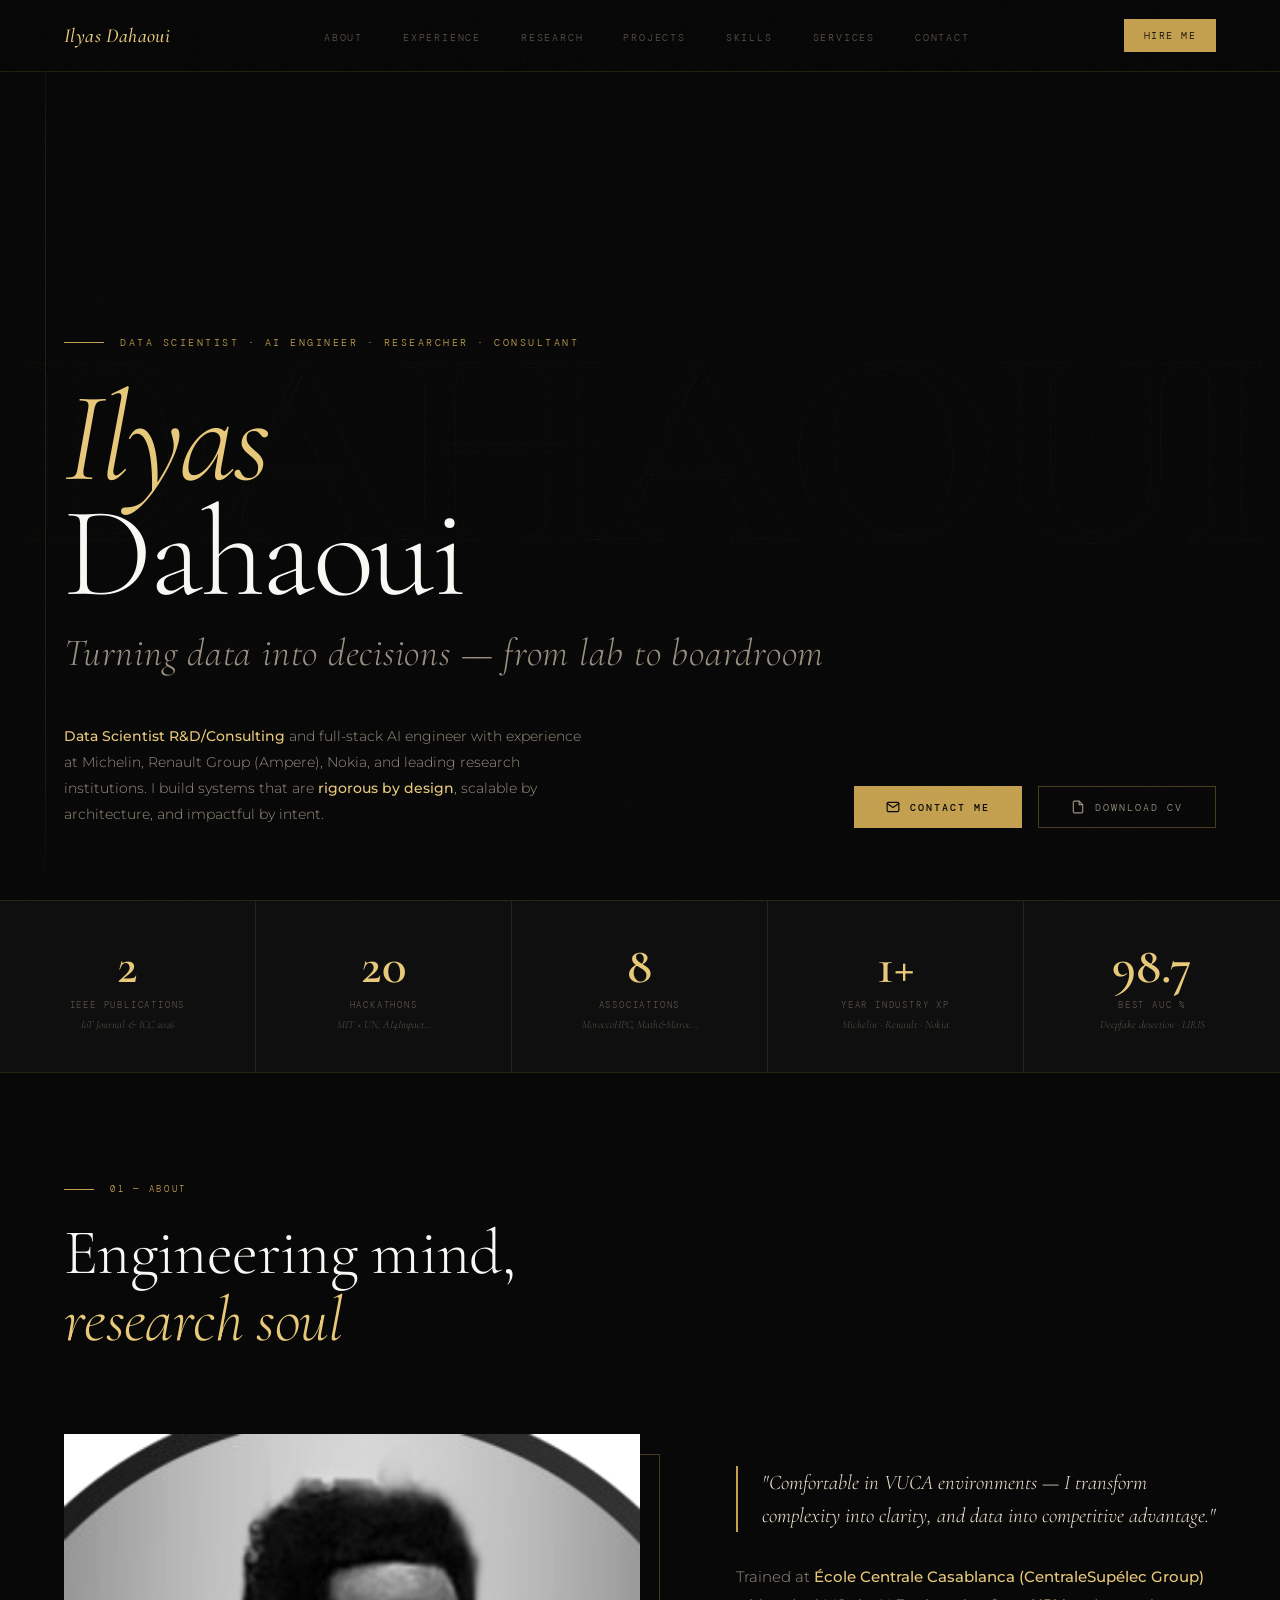
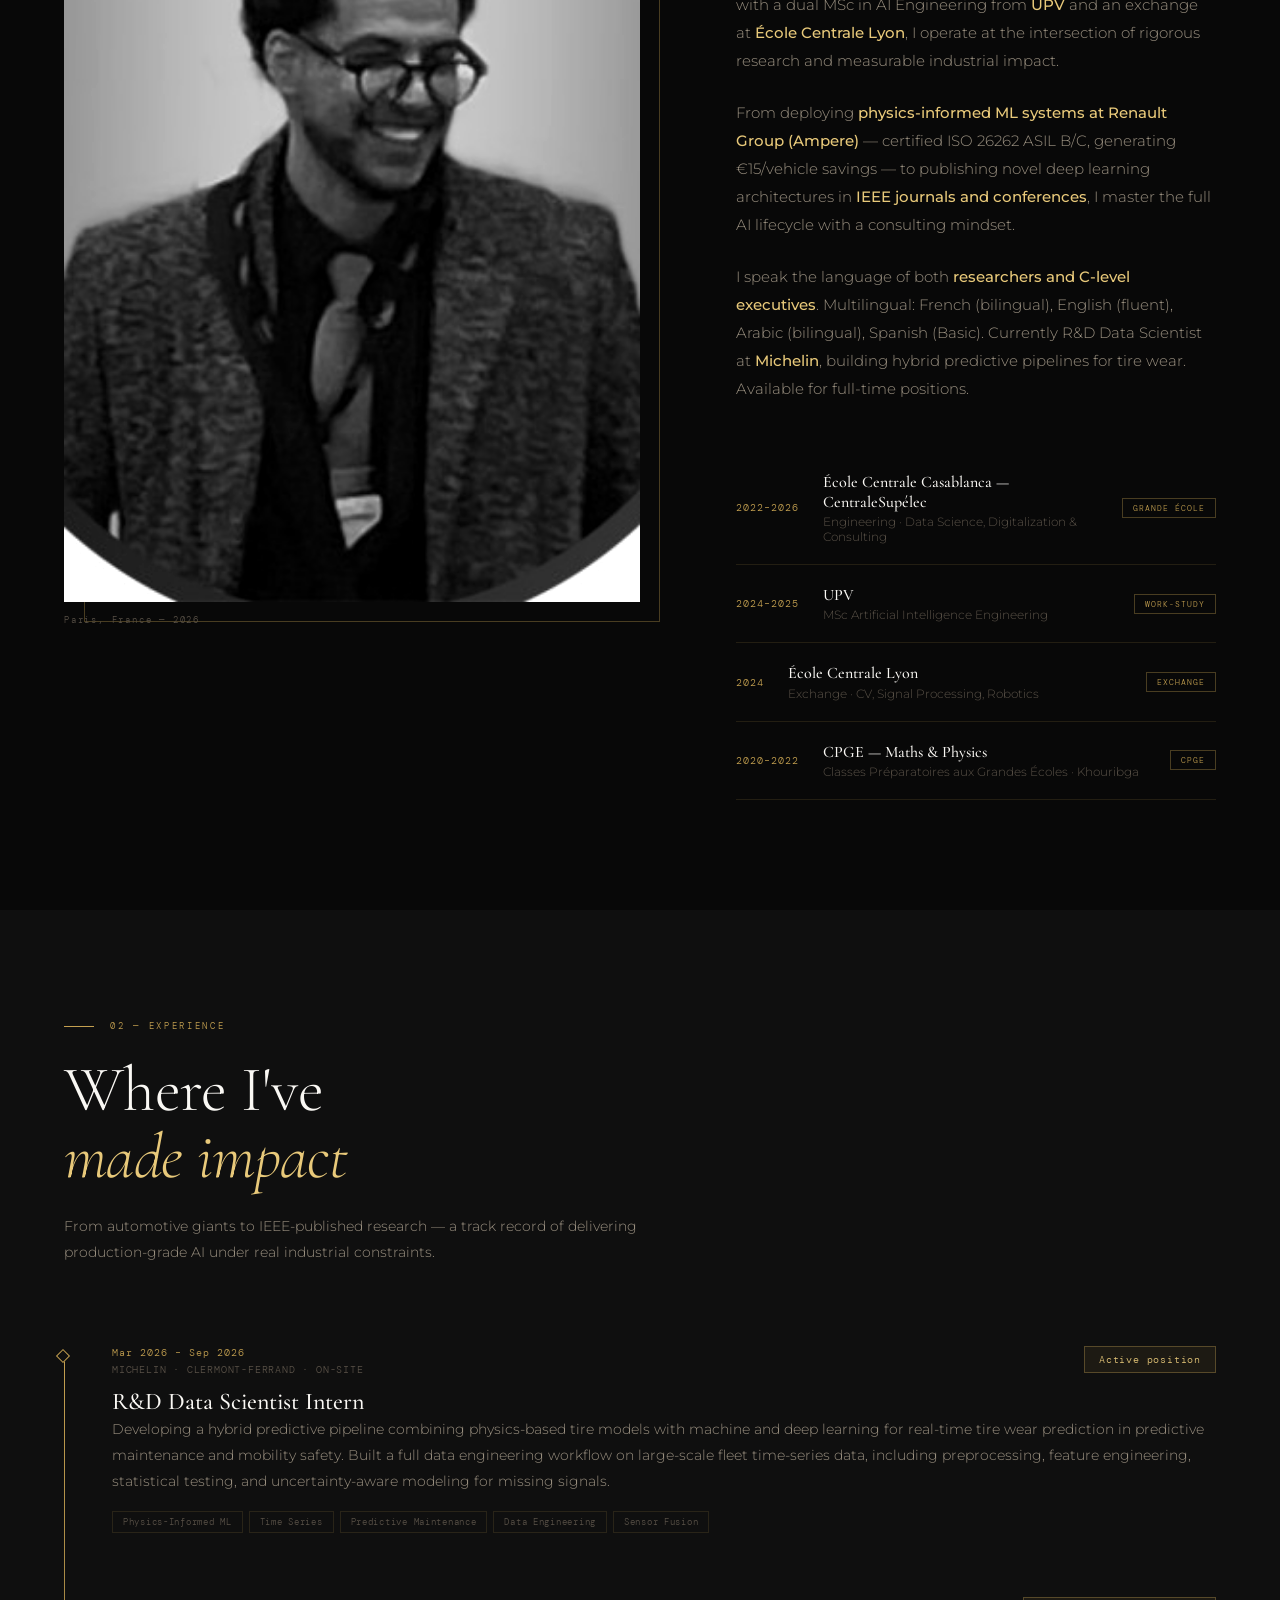
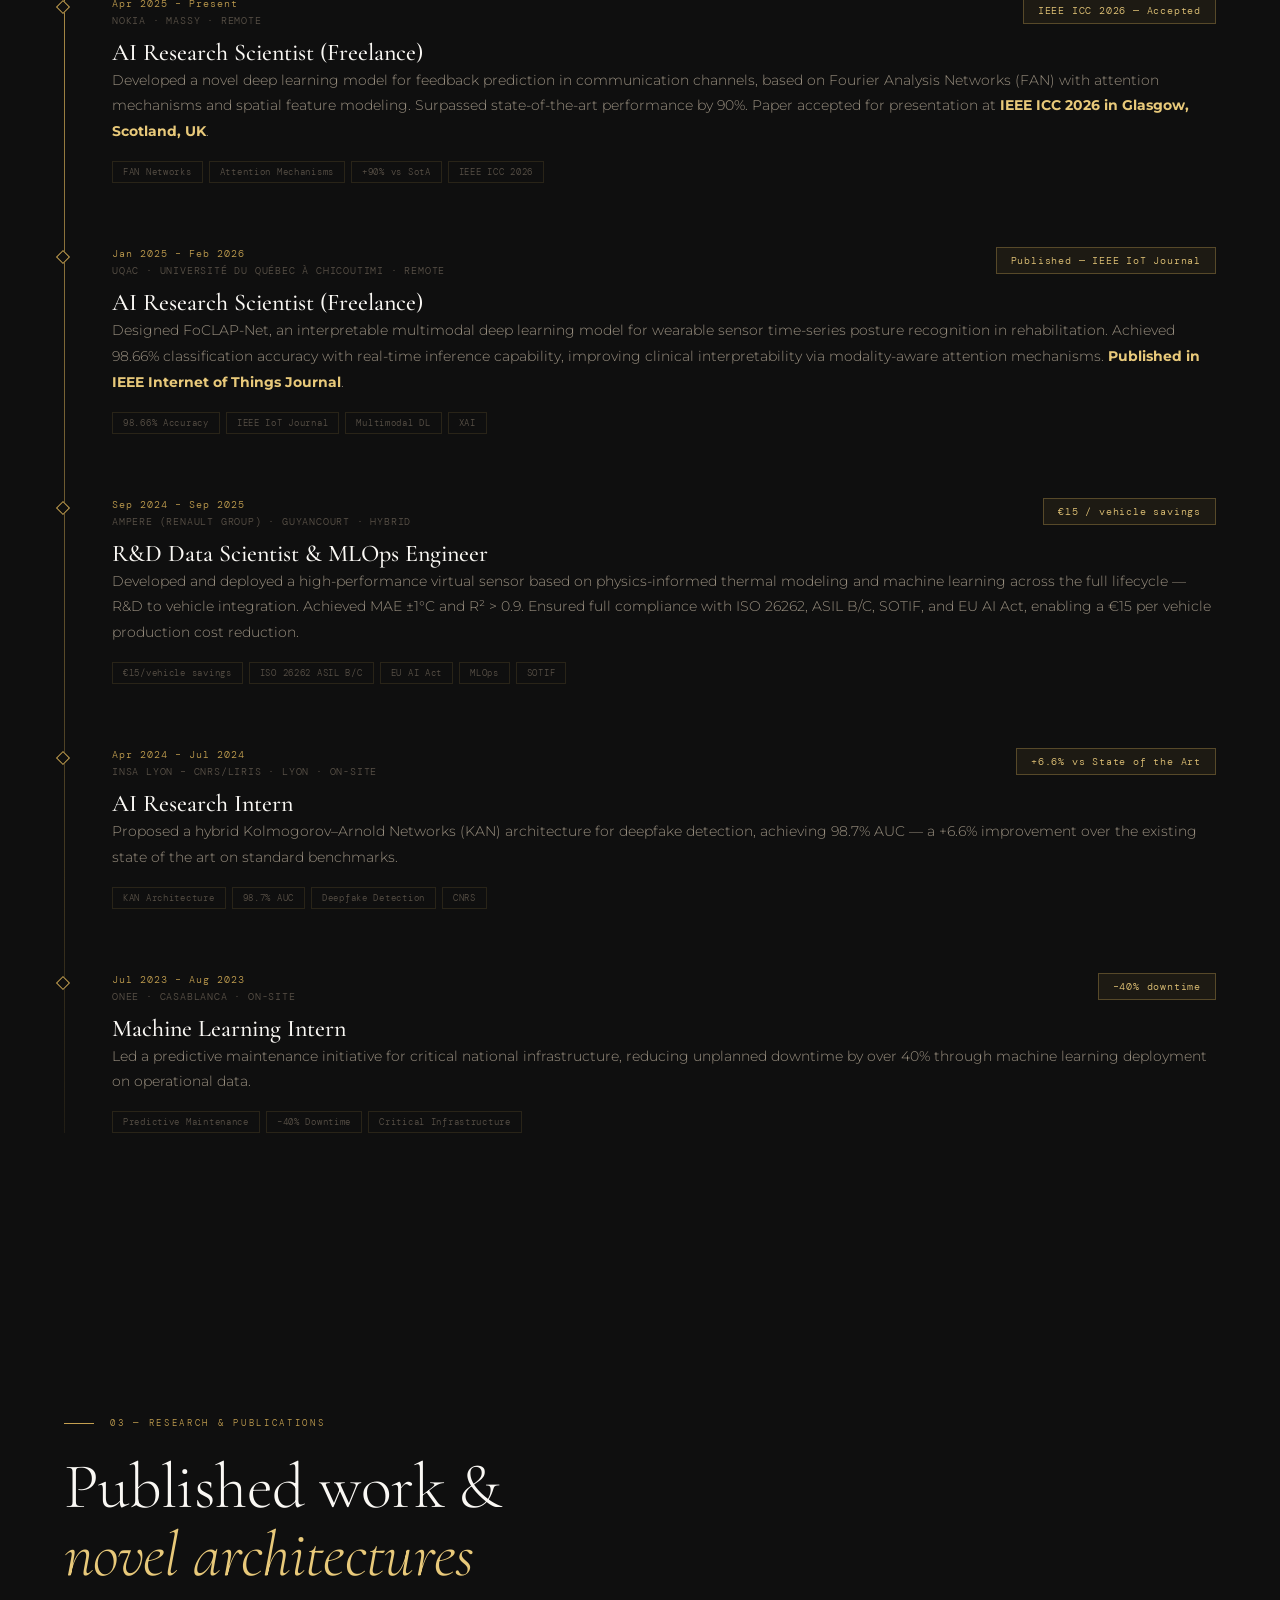
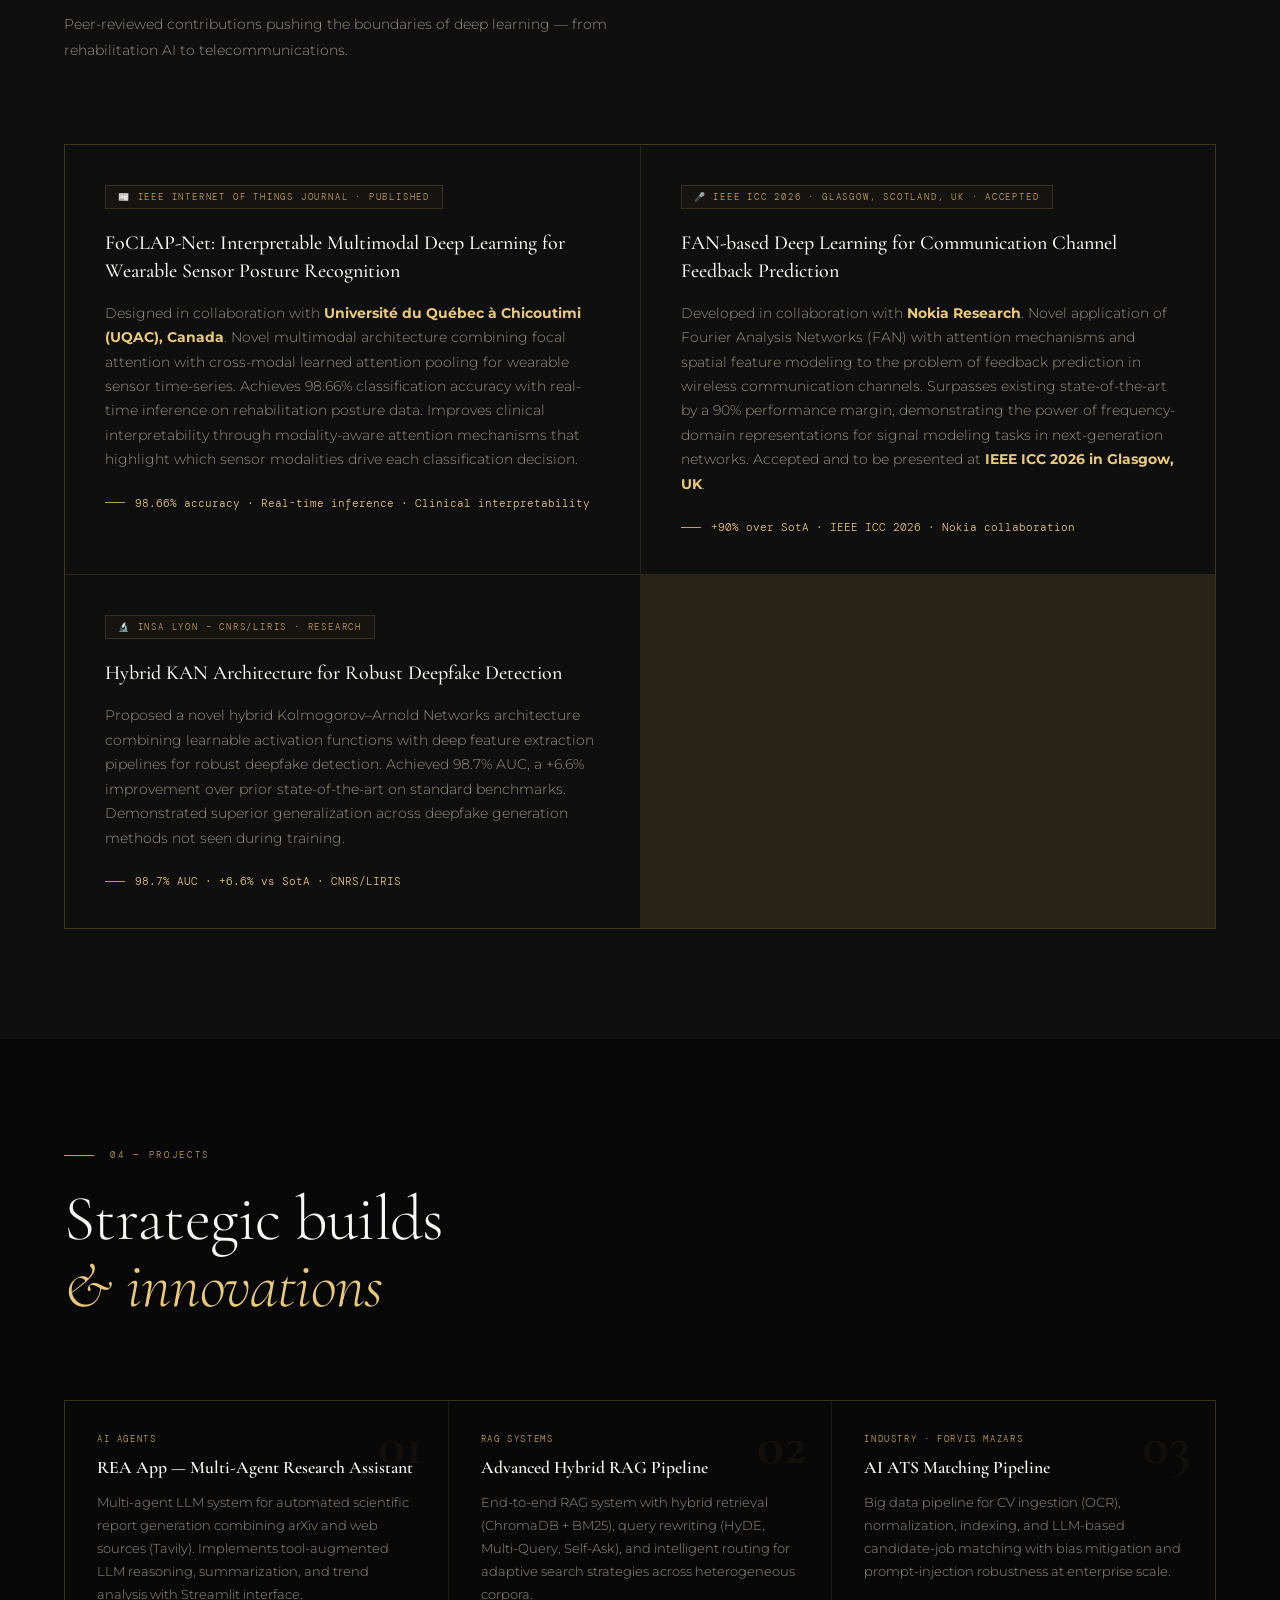
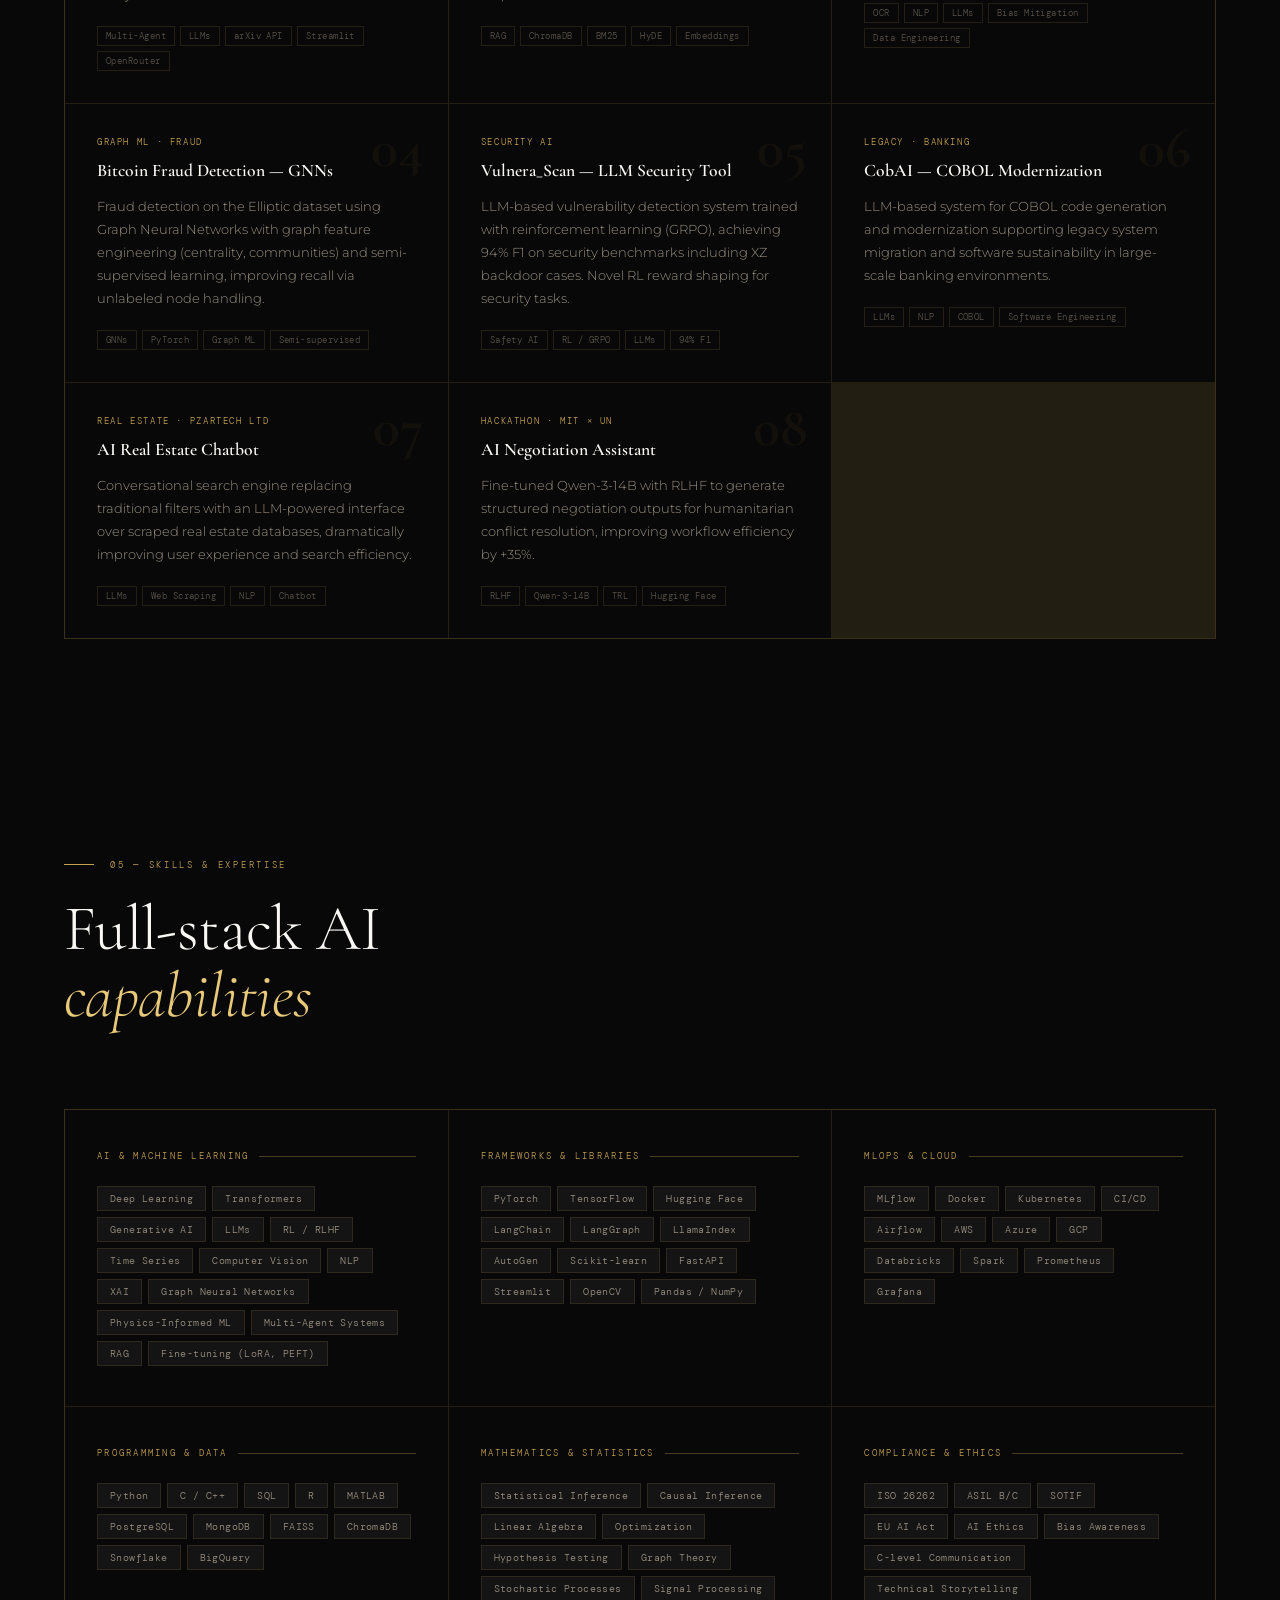
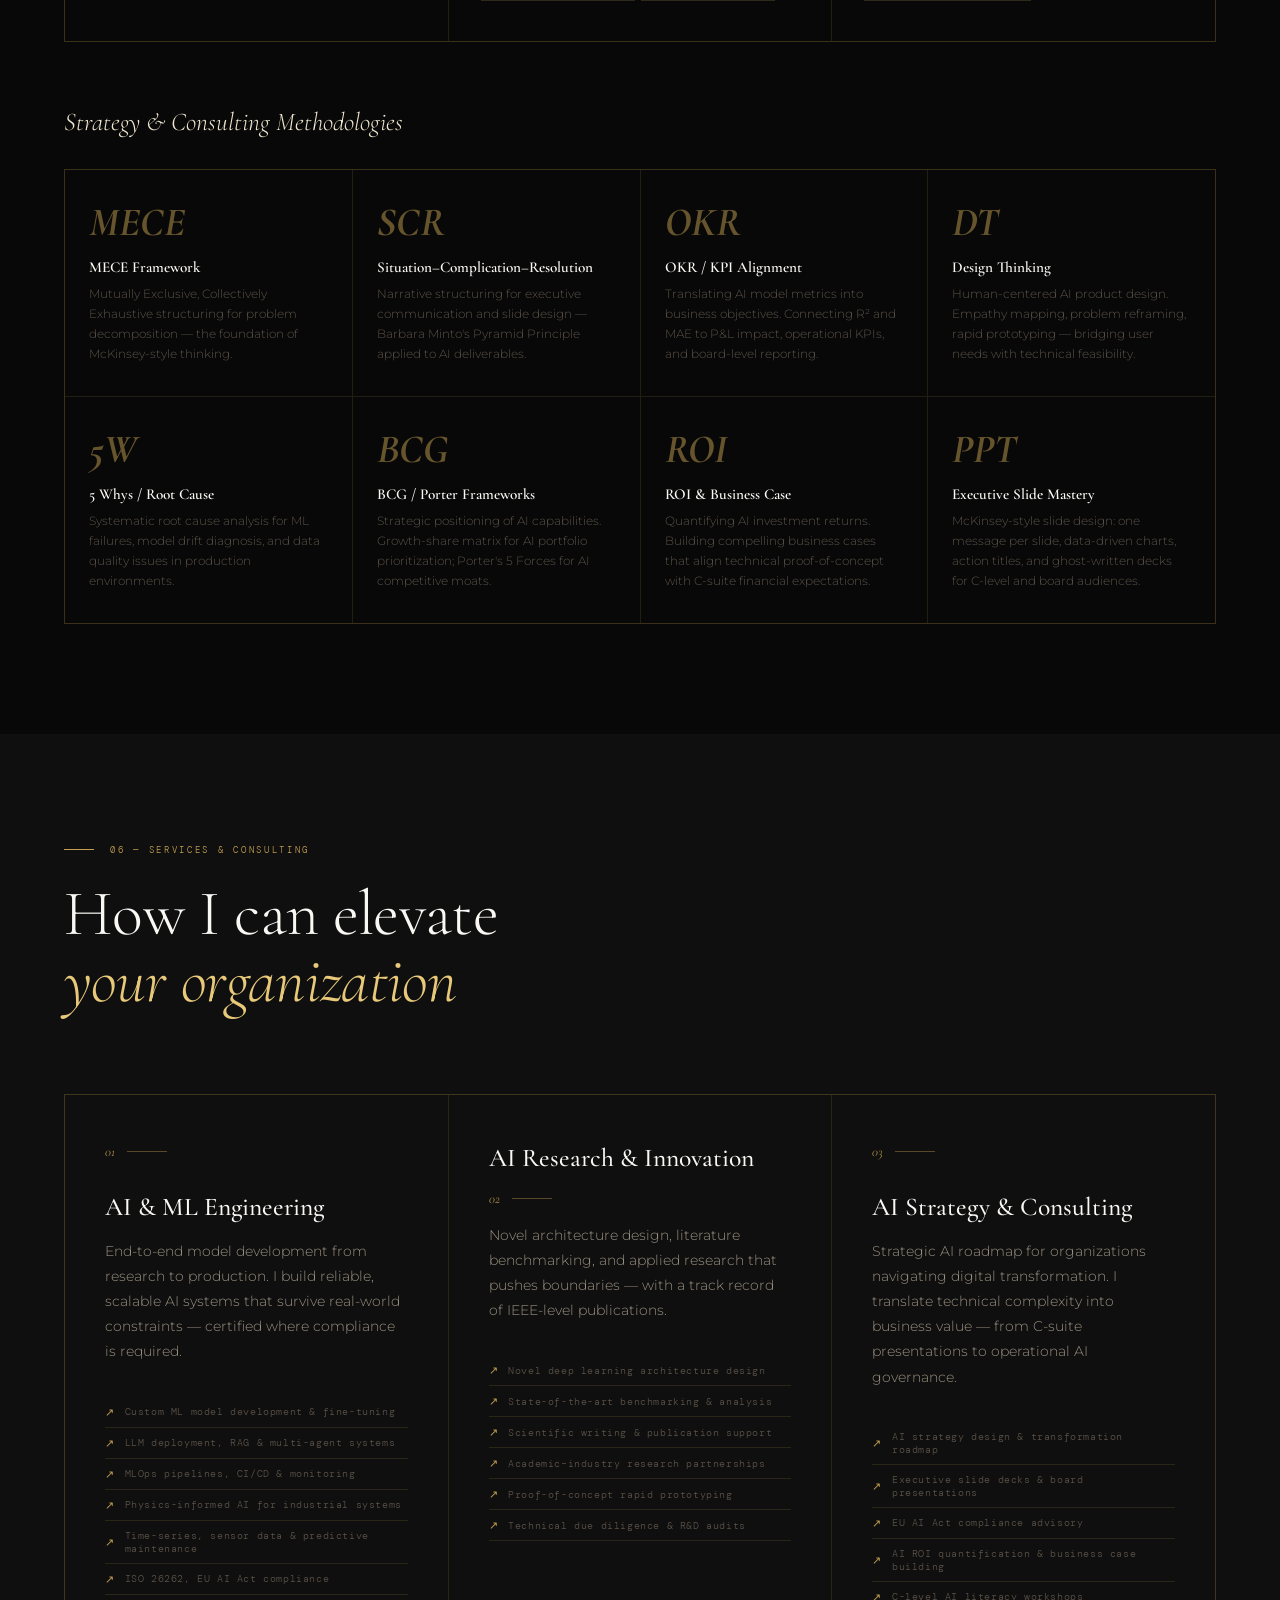
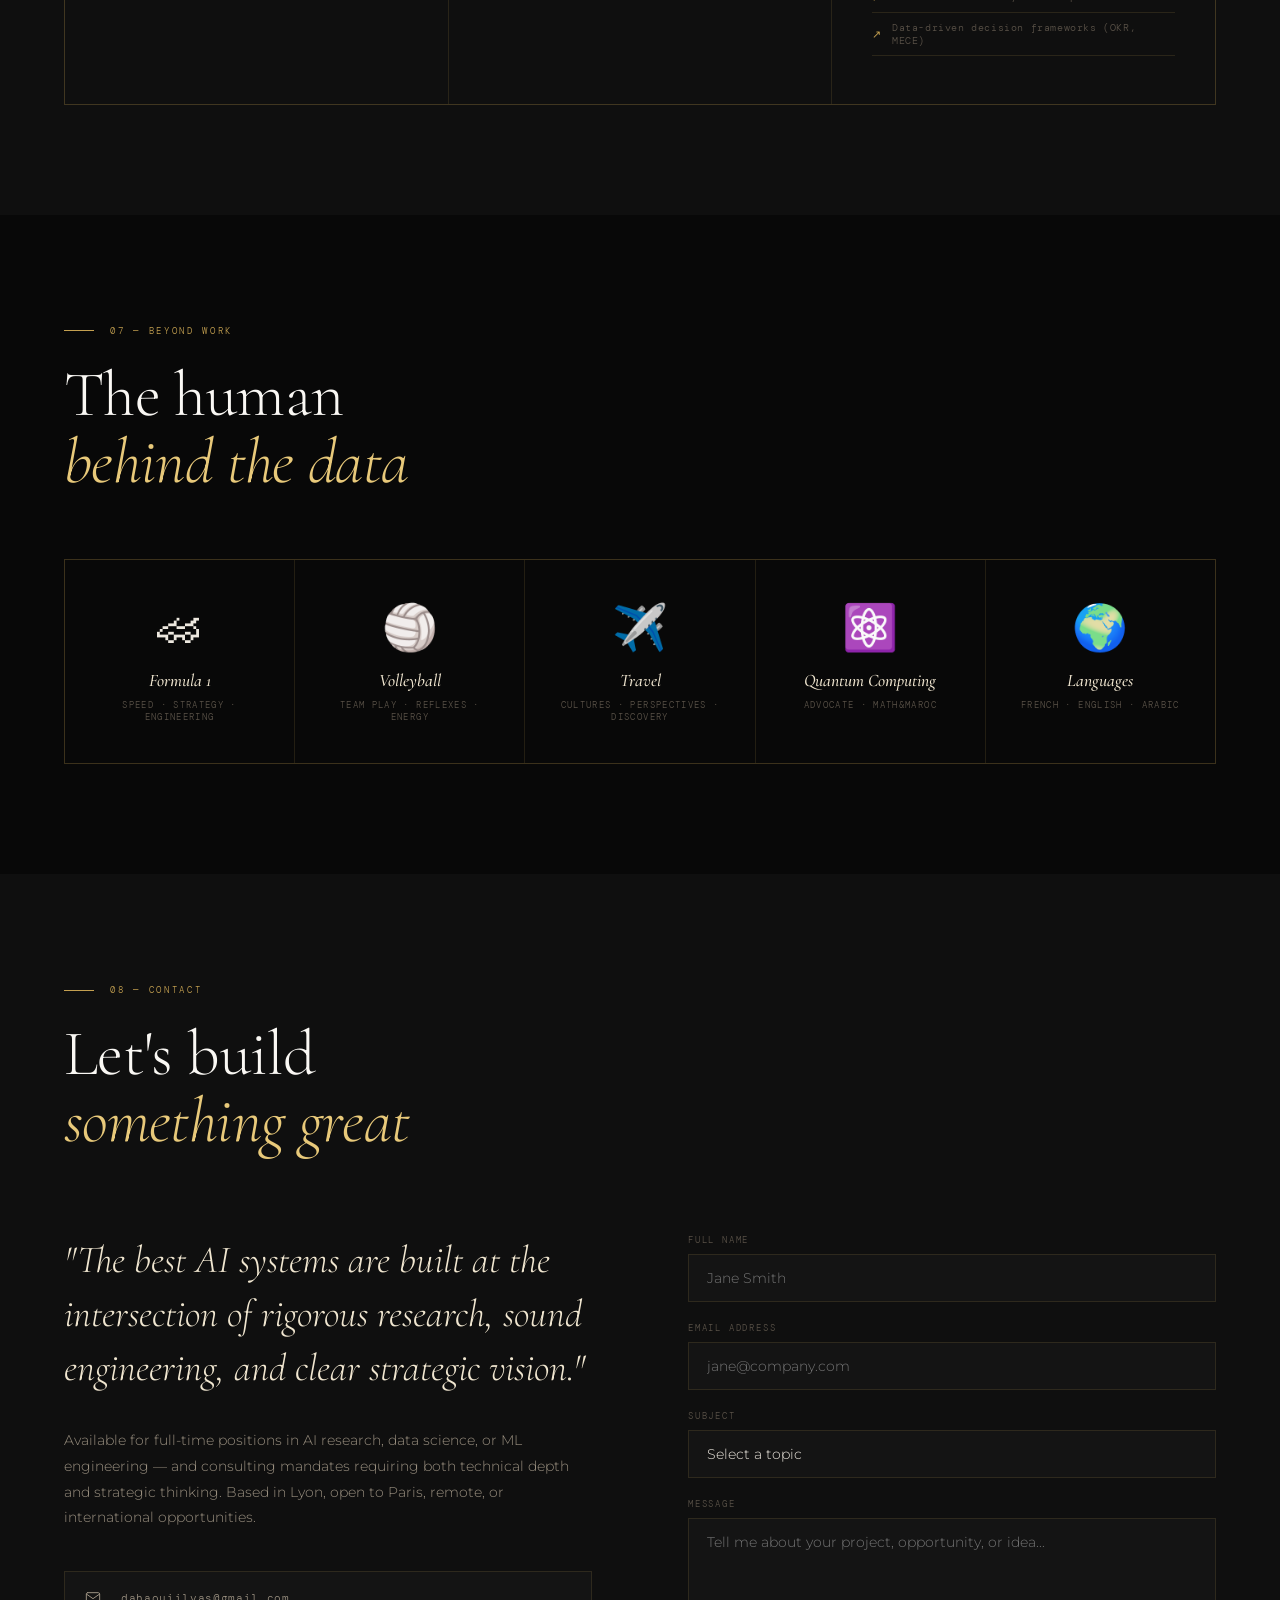
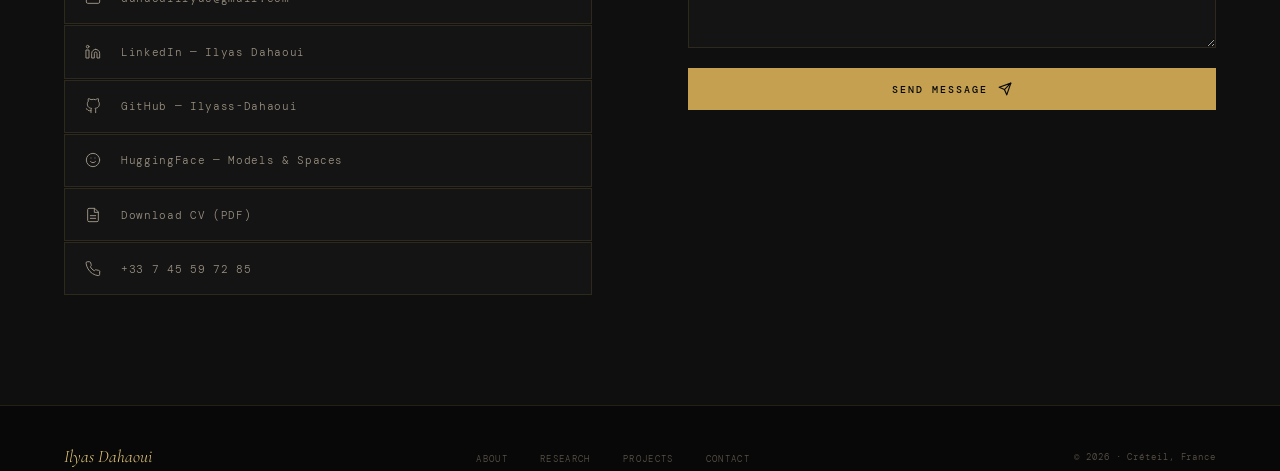
==== commit c7a33683: "Update location references in index.html" ====
--- a/index.html
+++ b/index.html
@@ -106,7 +106,7 @@
       <div class="about-photo-wrap reveal reveal-d1">
         <img src="ilyas_dahaoui_pic.jpg.jpeg" alt="Ilyas Dahaoui" class="about-photo">
         <div class="about-photo-frame"></div>
-        <span class="about-photo-label">Clermont-Ferrand, France — 2026</span>
+        <span class="about-photo-label">Paris, France — 2026</span>
       </div>
 
       <div class="about-text-block reveal reveal-d2">
@@ -633,14 +633,14 @@
       <div class="reveal">
         <p class="contact-lead">"The best AI systems are built at the intersection of rigorous research, sound engineering, and clear strategic vision."</p>
         <p class="contact-body">
-          Available for full-time positions in AI research, data science, or ML engineering — and consulting mandates requiring both technical depth and strategic thinking. Based in Clermont-Ferrand, open to Paris, remote, or international opportunities.
+          Available for full-time positions in AI research, data science, or ML engineering — and consulting mandates requiring both technical depth and strategic thinking. Based in Lyon, open to Paris, remote, or international opportunities.
         </p>
         <div class="contact-links-stack">
           <a href="mailto:dahaouiilyas@gmail.com" class="c-link">
             <svg viewBox="0 0 24 24"><path d="M4 4h16c1.1 0 2 .9 2 2v12c0 1.1-.9 2-2 2H4c-1.1 0-2-.9-2-2V6c0-1.1.9-2 2-2z"/><polyline points="22,6 12,13 2,6"/></svg>
             dahaouiilyas@gmail.com
           </a>
-          <a href="https://linkedin.com/in/ilyas-dahaoui" target="_blank" class="c-link">
+          <a href="https://www.linkedin.com/in/ilyass-dahaoui/" target="_blank" class="c-link">
             <svg viewBox="0 0 24 24"><path d="M16 8a6 6 0 0 1 6 6v7h-4v-7a2 2 0 0 0-2-2 2 2 0 0 0-2 2v7h-4v-7a6 6 0 0 1 6-6z"/><rect x="2" y="9" width="4" height="12"/><circle cx="4" cy="4" r="2"/></svg>
             LinkedIn — Ilyas Dahaoui
           </a>
@@ -648,7 +648,7 @@
             <svg viewBox="0 0 24 24"><path d="M9 19c-5 1.5-5-2.5-7-3m14 6v-3.87a3.37 3.37 0 0 0-.94-2.61c3.14-.35 6.44-1.54 6.44-7A5.44 5.44 0 0 0 20 4.77 5.07 5.07 0 0 0 19.91 1S18.73.65 16 2.48a13.38 13.38 0 0 0-7 0C6.27.65 5.09 1 5.09 1A5.07 5.07 0 0 0 5 4.77a5.44 5.44 0 0 0-1.5 3.78c0 5.42 3.3 6.61 6.44 7A3.37 3.37 0 0 0 9 18.13V22"/></svg>
             GitHub — Ilyass-Dahaoui
           </a>
-          <a href="https://huggingface.co" target="_blank" class="c-link">
+          <a href="https://huggingface.co/ilyass31" target="_blank" class="c-link">
             <svg viewBox="0 0 24 24"><circle cx="12" cy="12" r="10"/><path d="M8 14s1.5 2 4 2 4-2 4-2"/><line x1="9" y1="9" x2="9.01" y2="9"/><line x1="15" y1="9" x2="15.01" y2="9"/></svg>
             HuggingFace — Models & Spaces
           </a>
@@ -711,7 +711,7 @@
     <li><a href="#projects">Projects</a></li>
     <li><a href="#contact">Contact</a></li>
   </ul>
-  <span class="footer-copy">© 2026 · Clermont-Ferrand, France</span>
+  <span class="footer-copy">© 2026 · Créteil, France</span>
 </footer>
 
 <script>
